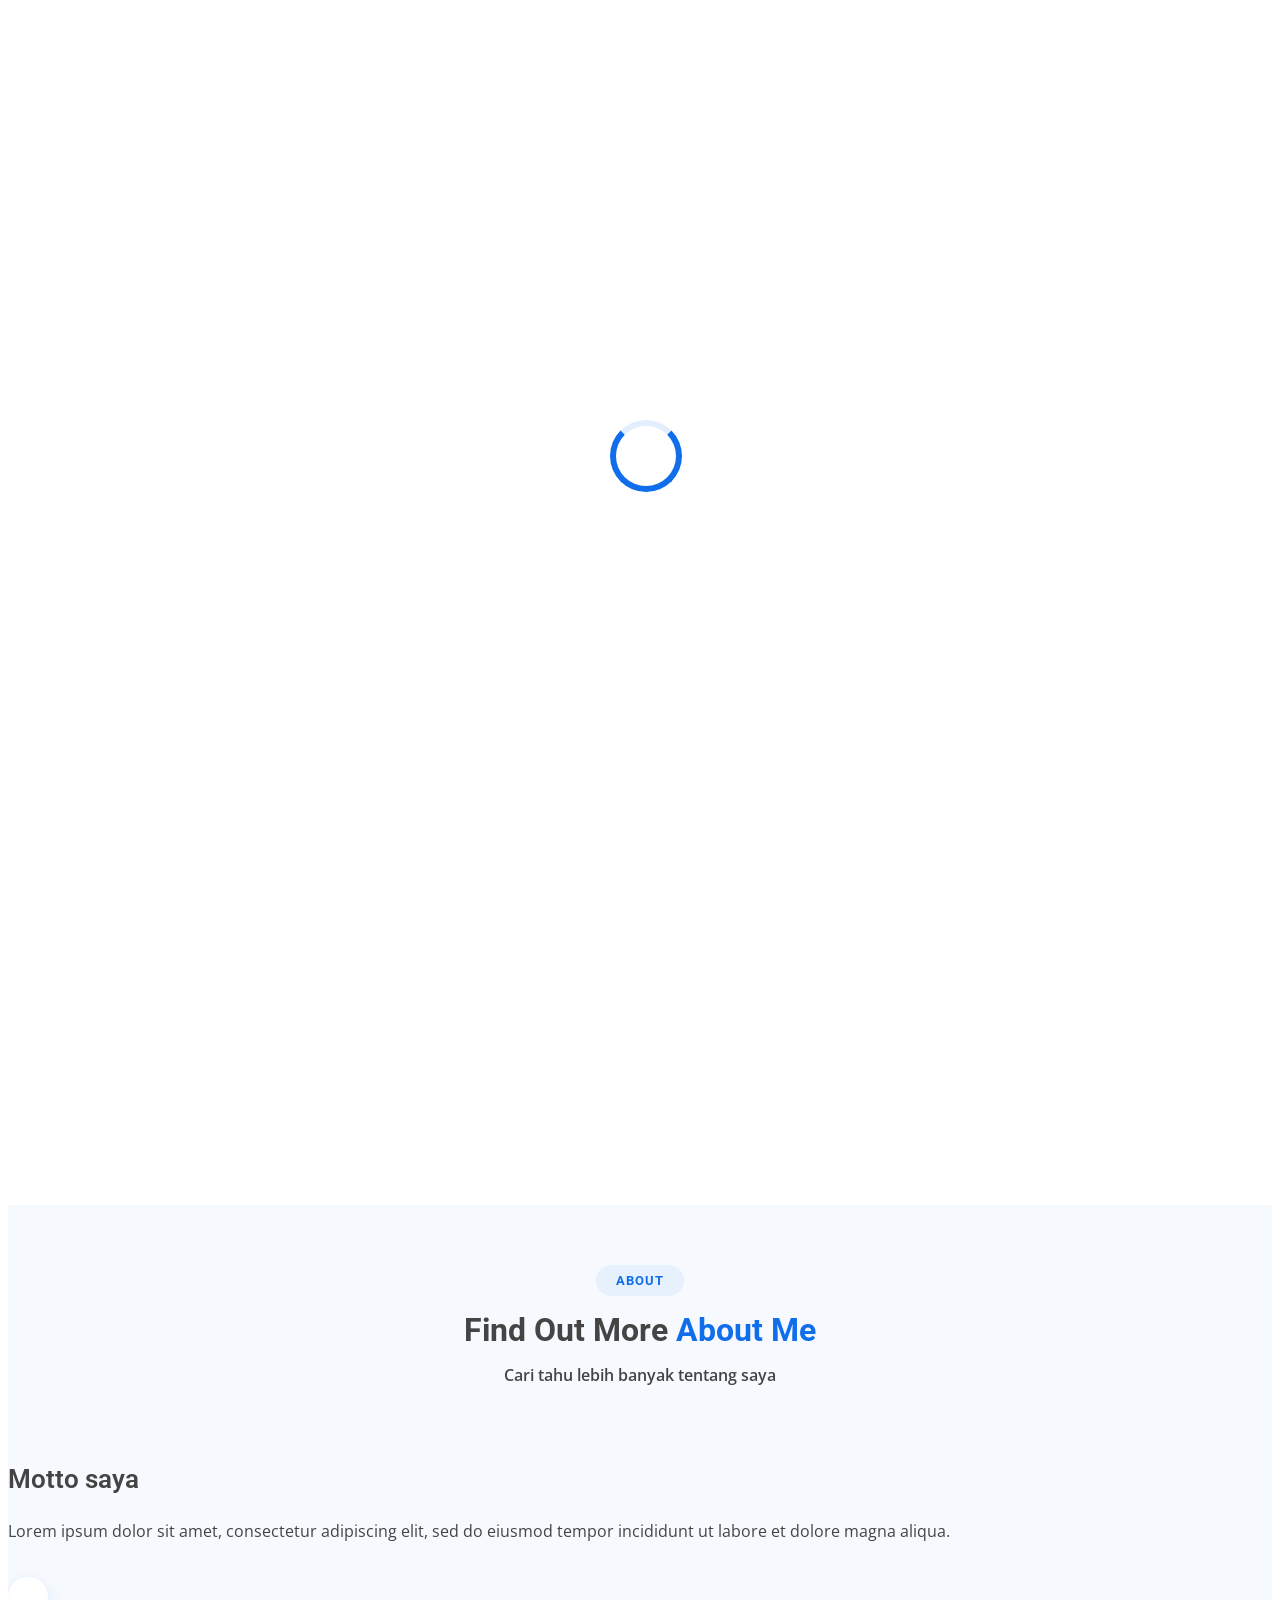
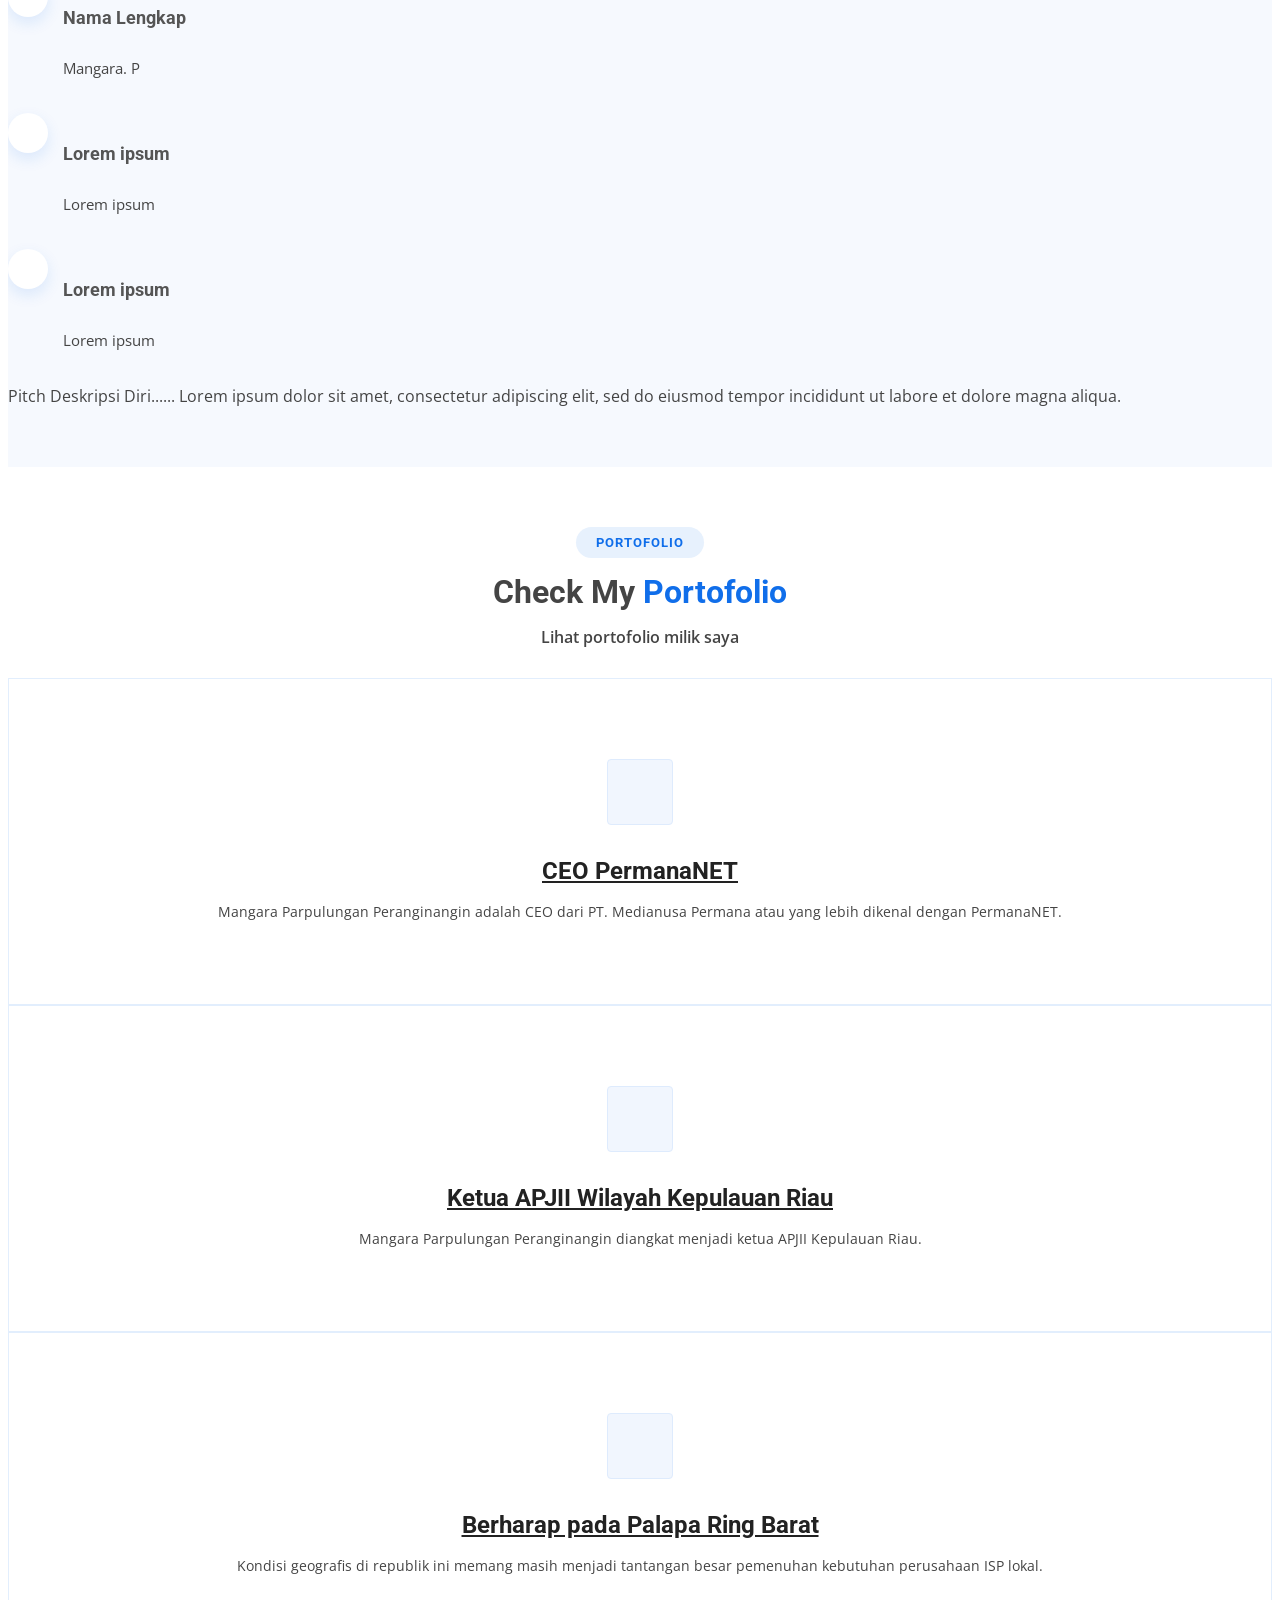
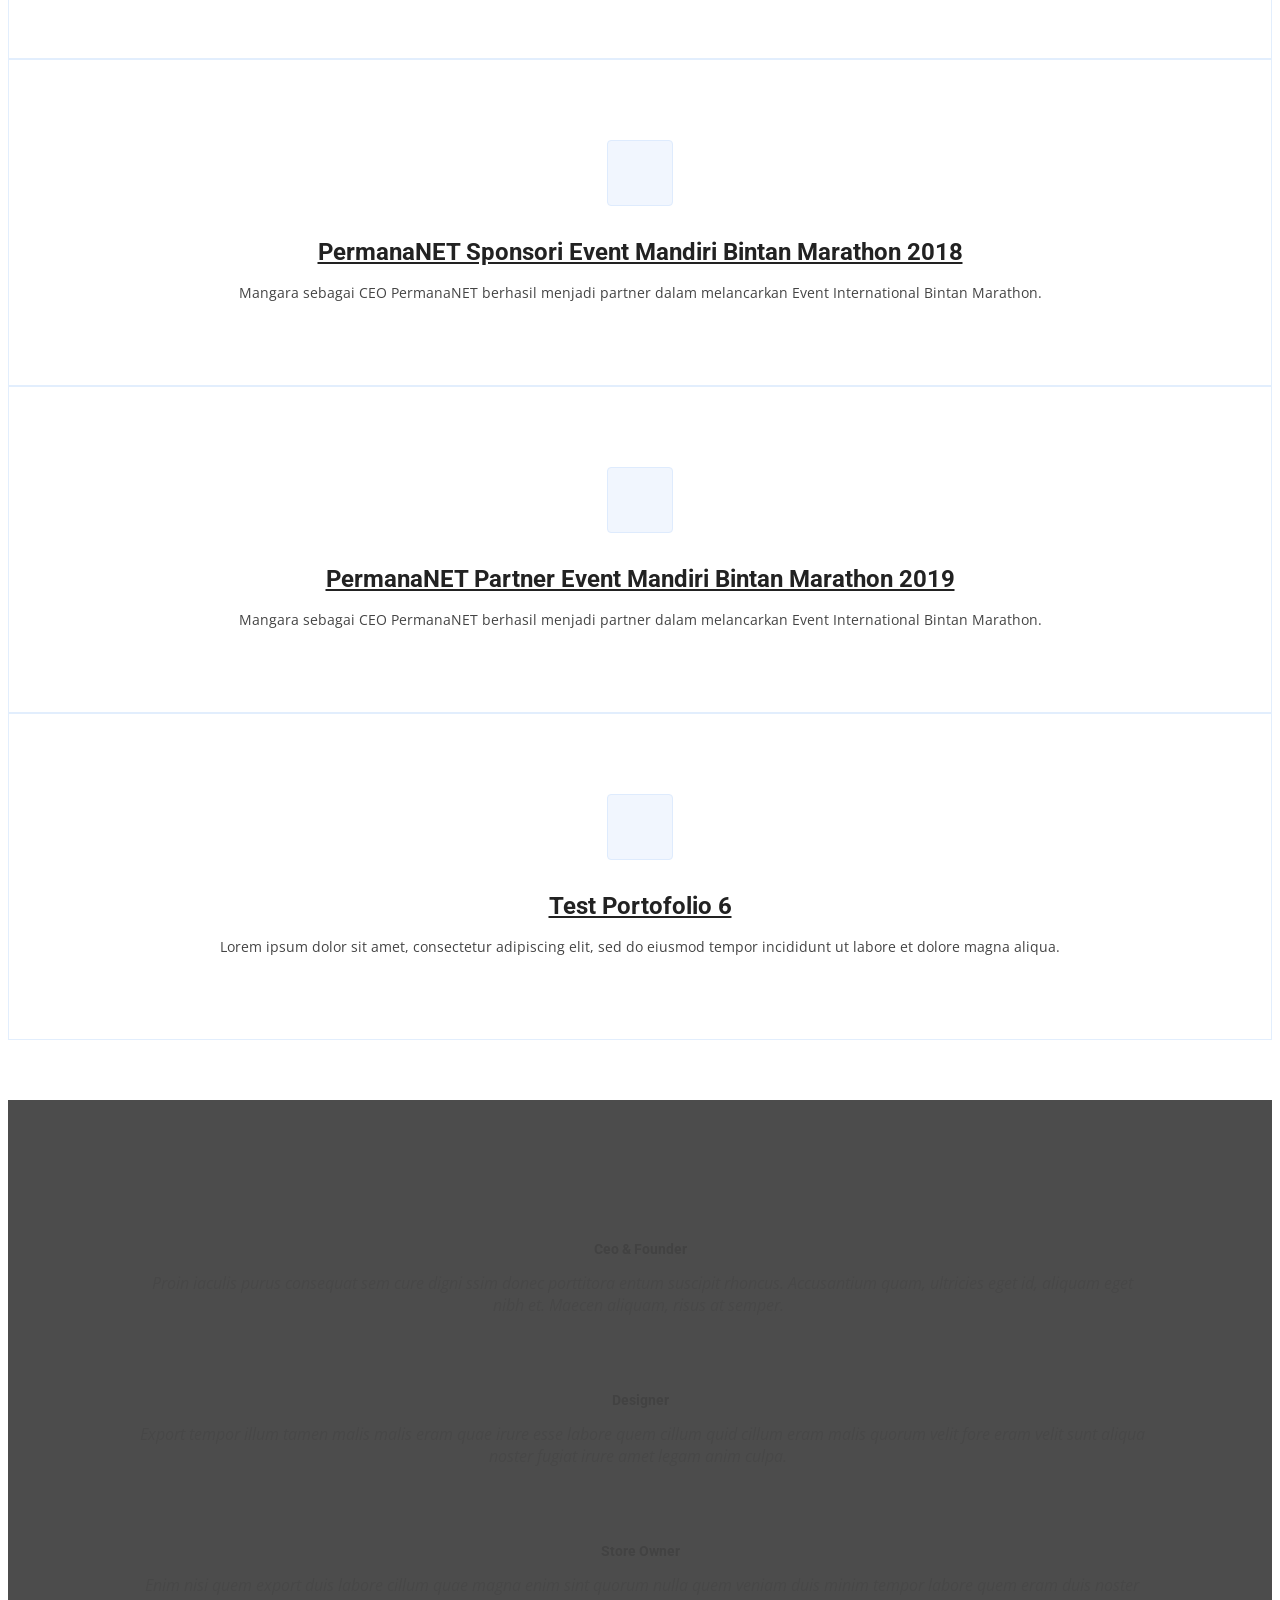
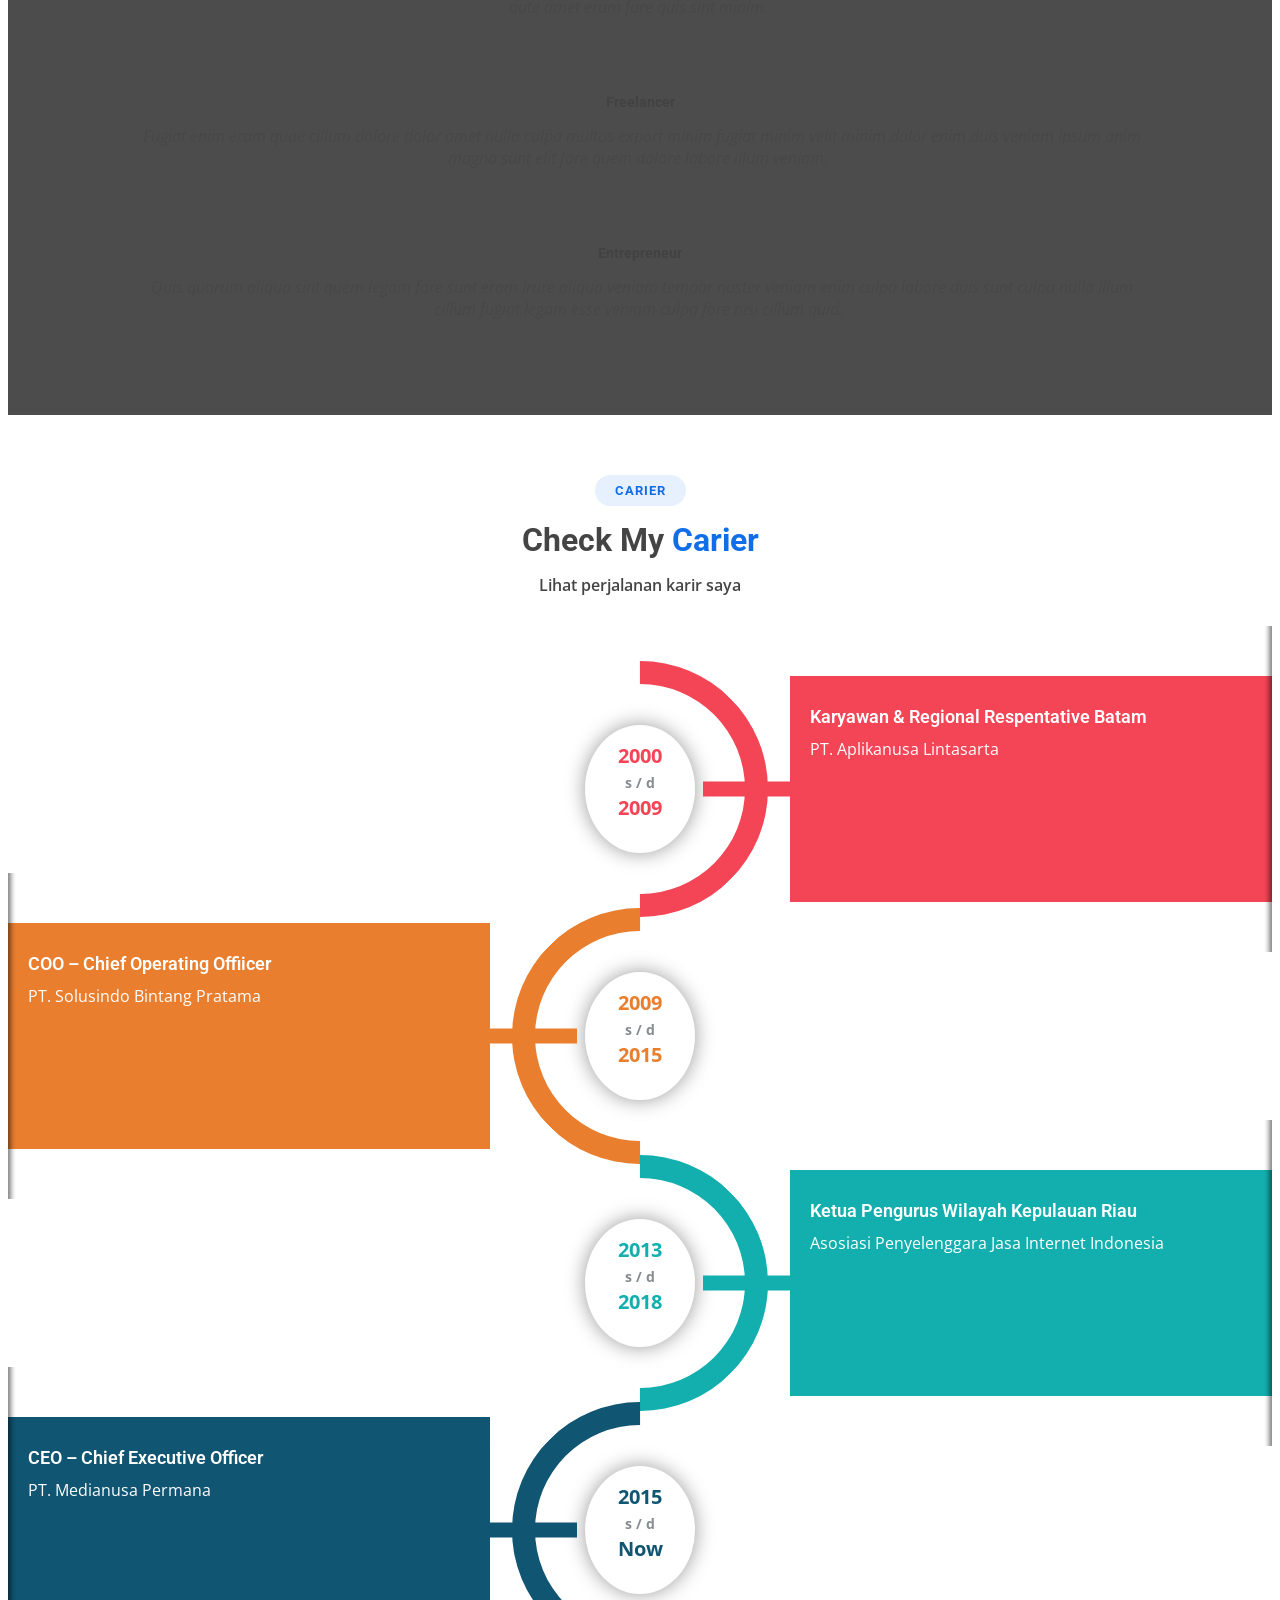
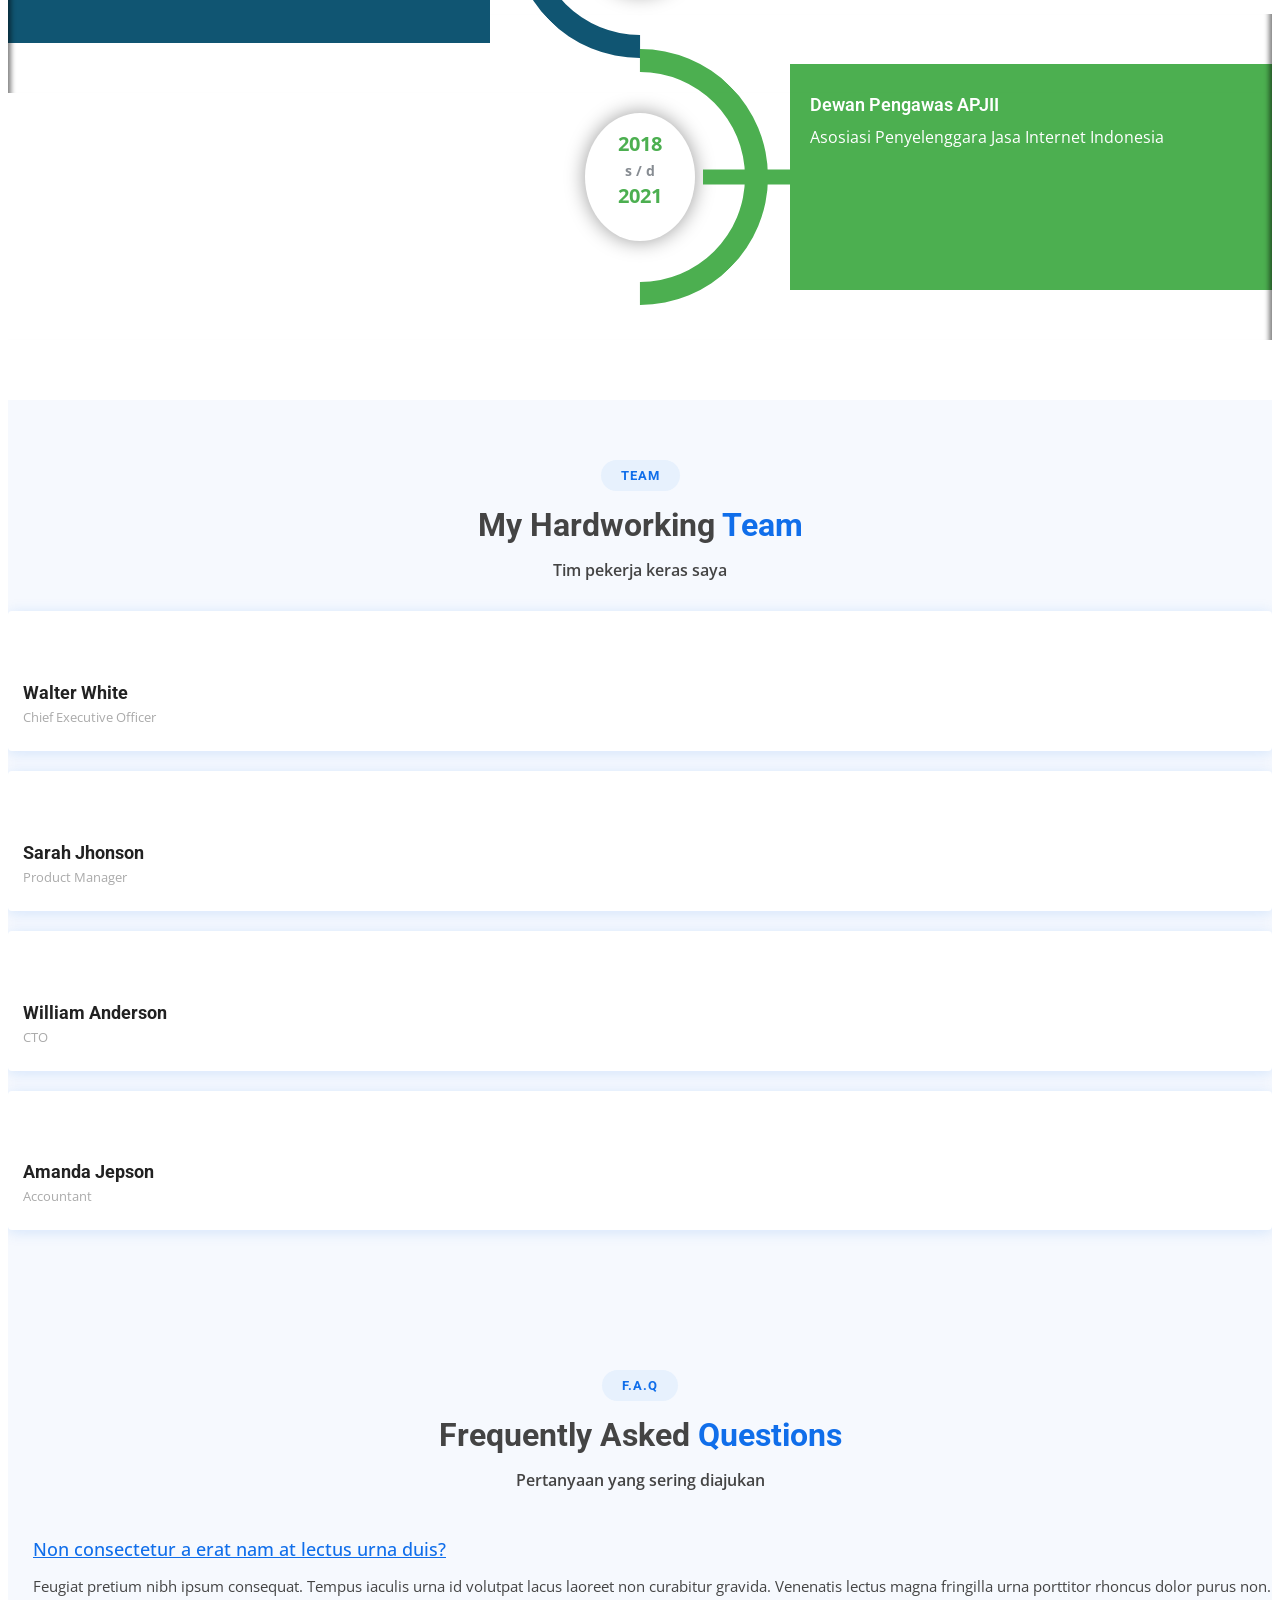
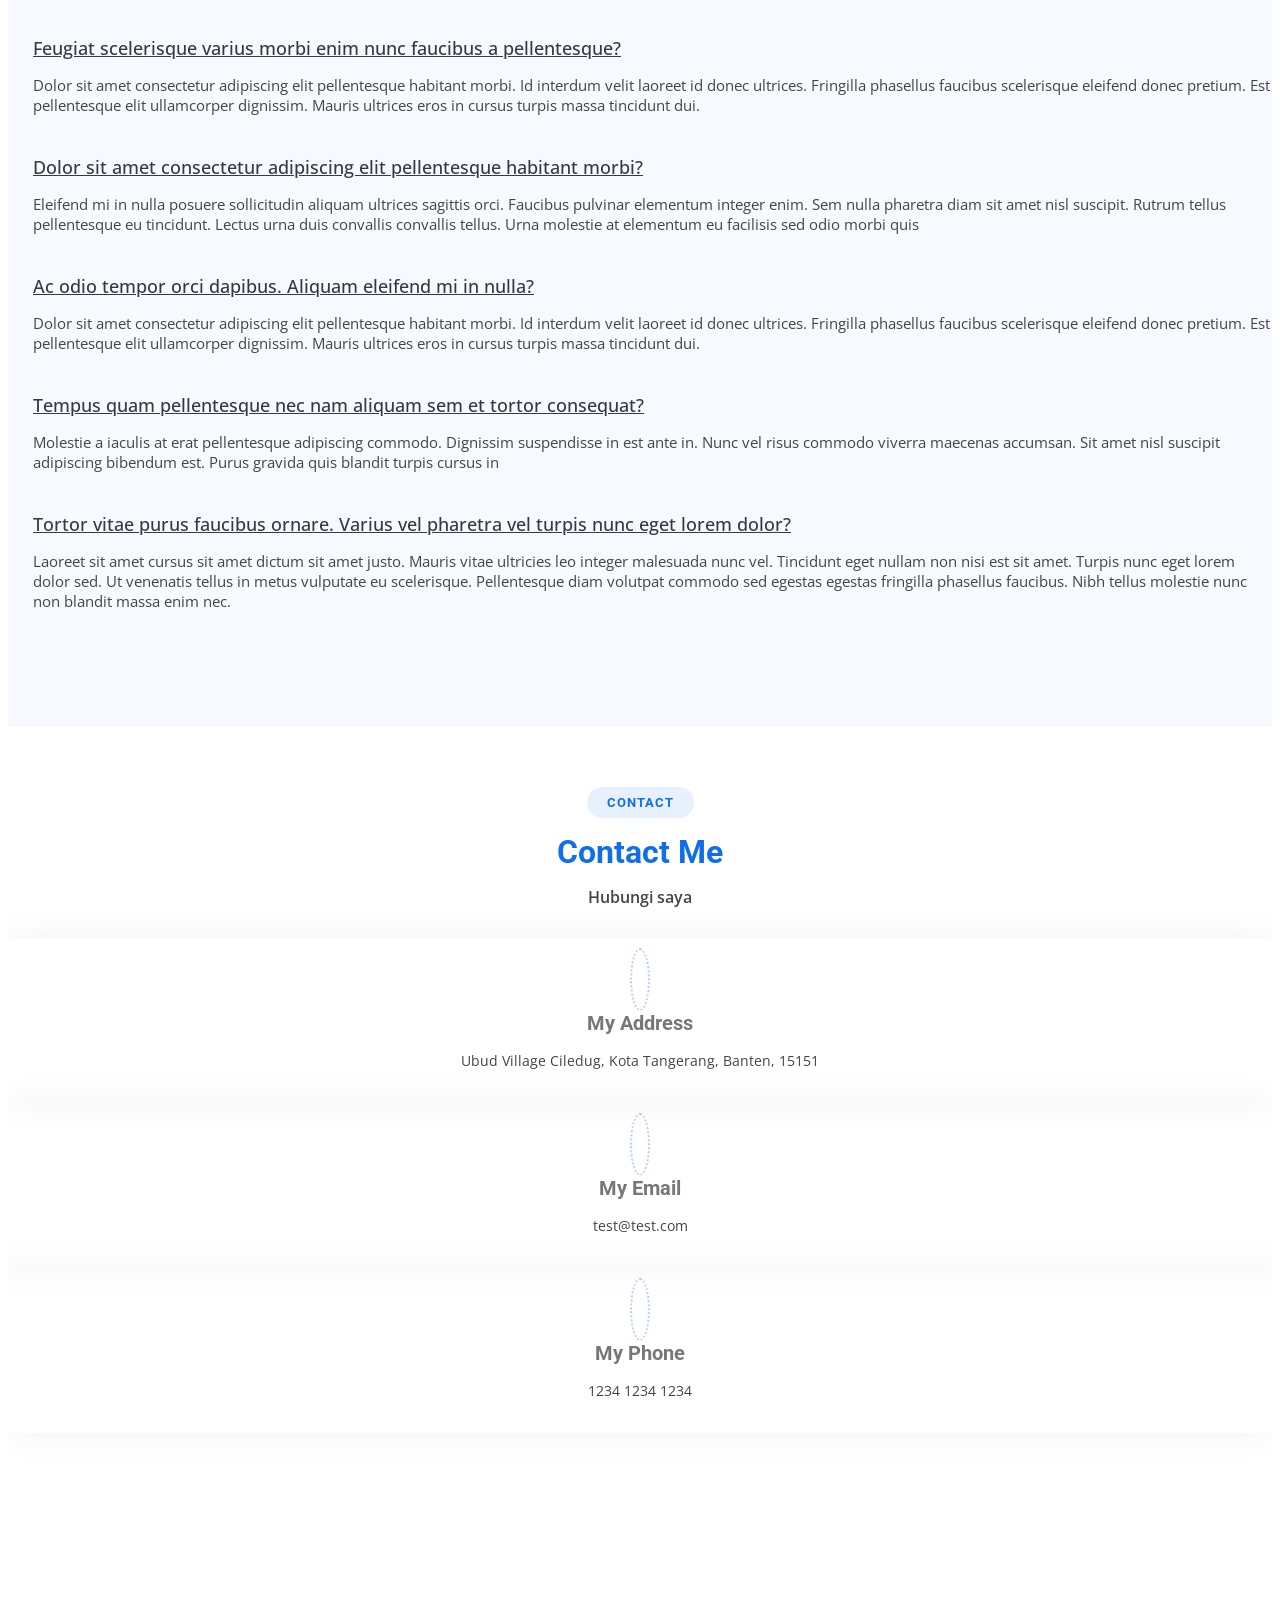
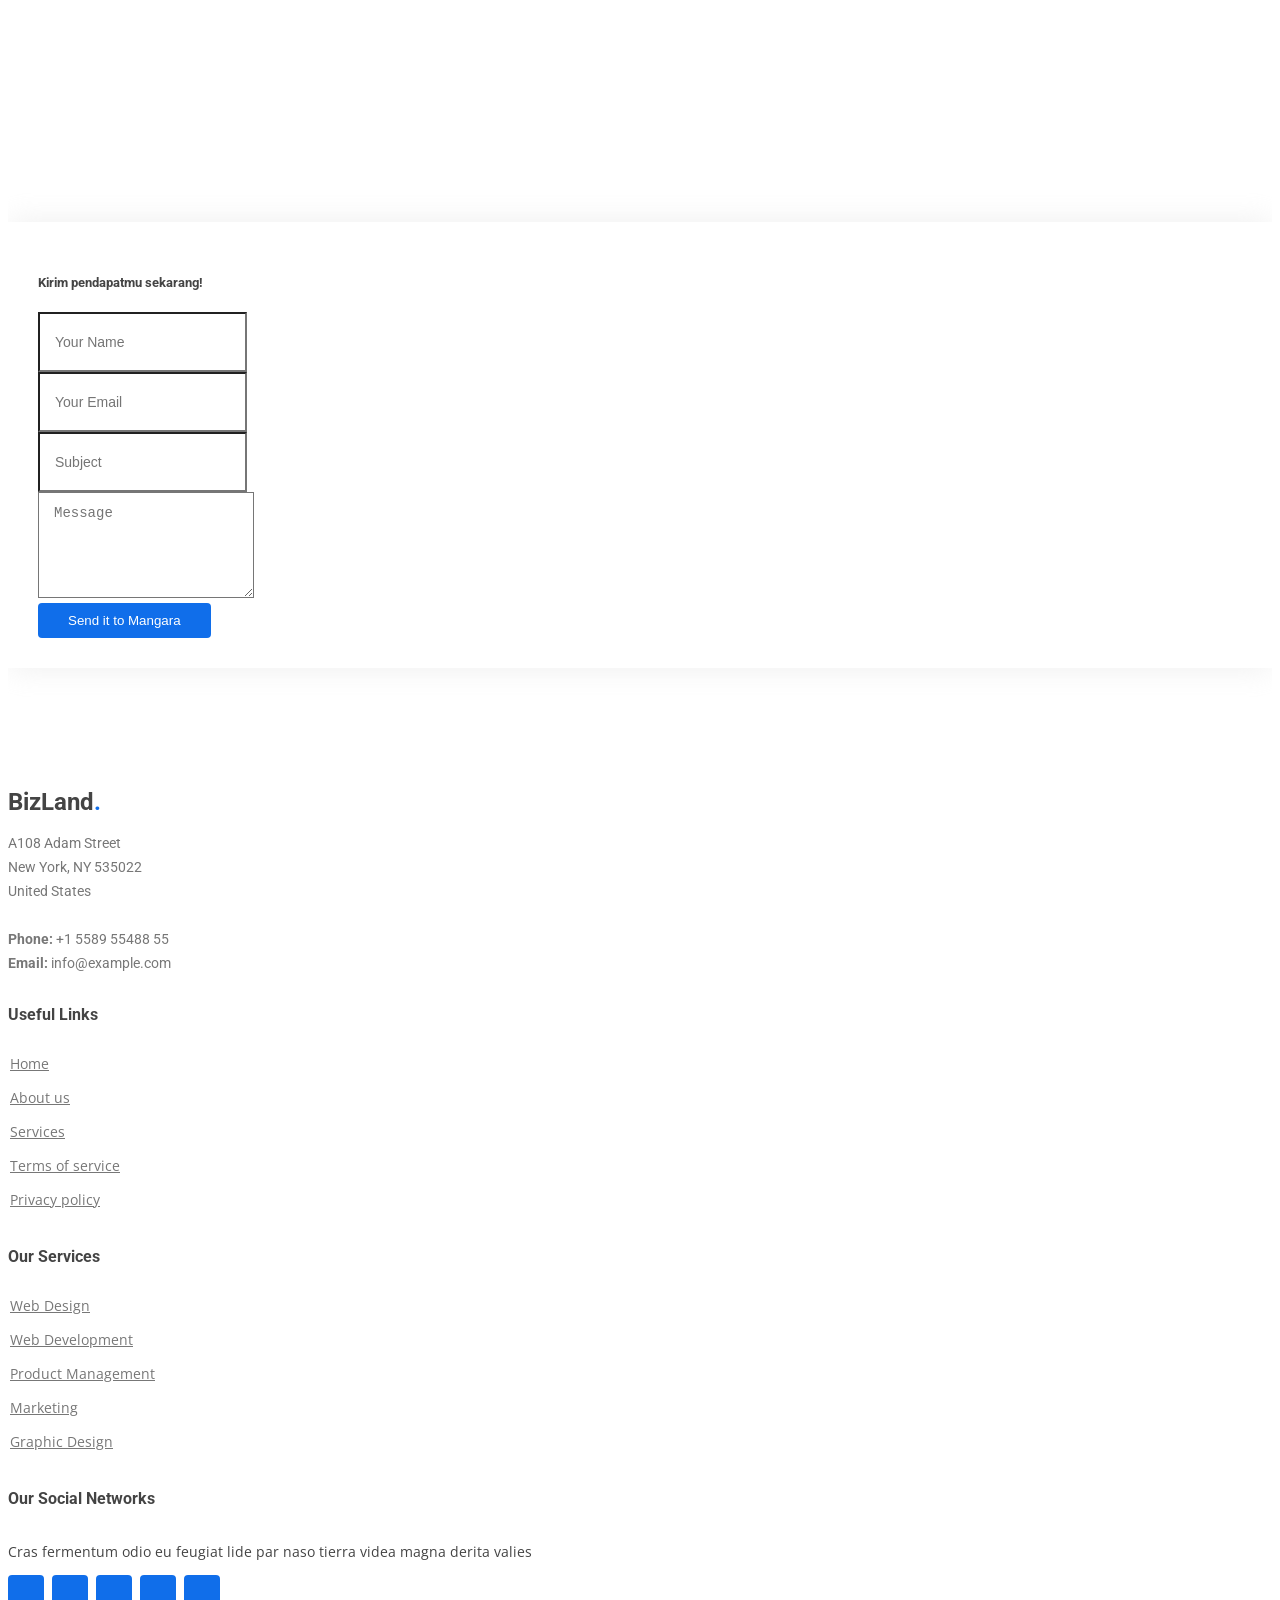
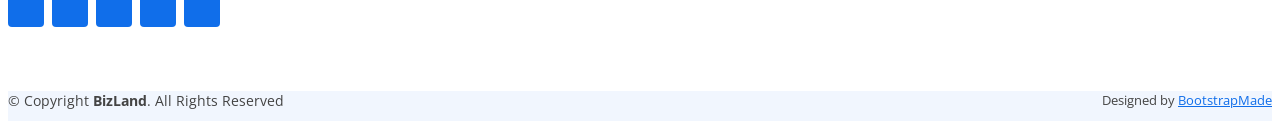
==== index.html @ 14d72b89 "first commit" ====
<!DOCTYPE html>
<html lang="en">

<head>
  <meta charset="utf-8">
  <meta content="width=device-width, initial-scale=1.0" name="viewport">

  <title>Bootstrap Template - Test</title>
  <meta content="" name="description">
  <meta content="" name="keywords">

  <!-- Favicons -->
  <link href="assets/img/favicon.png" rel="icon">
  <link href="assets/img/apple-touch-icon.png" rel="apple-touch-icon">

  <!-- Google Fonts -->
  <link href="https://fonts.googleapis.com/css?family=Open+Sans:300,300i,400,400i,600,600i,700,700i|Roboto:300,300i,400,400i,500,500i,600,600i,700,700i|Poppins:300,300i,400,400i,500,500i,600,600i,700,700i" rel="stylesheet">

  <!-- Vendor CSS Files -->
  <link href="assets/vendor/bootstrap/css/bootstrap.min.css" rel="stylesheet">
  <link href="assets/vendor/icofont/icofont.min.css" rel="stylesheet">
  <link href="assets/vendor/boxicons/css/boxicons.min.css" rel="stylesheet">
  <link href="assets/vendor/owl.carousel/assets/owl.carousel.min.css" rel="stylesheet">
  <link href="assets/vendor/venobox/venobox.css" rel="stylesheet">
  <link href="assets/vendor/aos/aos.css" rel="stylesheet">

  <!-- Template Main CSS File -->
  <link href="assets/css/style.css" rel="stylesheet">

  <!-- =======================================================
  * Template Name: BizLand - v1.2.1
  * Template URL: https://bootstrapmade.com/bizland-bootstrap-business-template/
  * Author: BootstrapMade.com
  * License: https://bootstrapmade.com/license/
  ======================================================== -->
</head>

<body>

  <!-- ======= Top Bar ======= -->
  <div id="topbar" class="d-none d-lg-flex align-items-center fixed-top">
    <div class="container d-flex">
      <div class="contact-info mr-auto">
        <i class="icofont-envelope"></i> <a href="#">test@test.test</a>
        <i class="icofont-phone"></i> 1234 1234 1234
      </div>
      <div class="social-links">
        <a href="#" class="twitter"><i class="icofont-twitter"></i></a>
        <a href="#" class="facebook"><i class="icofont-facebook"></i></a>
        <a href="#" class="instagram"><i class="icofont-instagram"></i></a>
        <a href="#" class="skype"><i class="icofont-skype"></i></a>
        <a href="#" class="linkedin"><i class="icofont-linkedin"></i></i></a>
      </div>
    </div>
  </div>

  <!-- ======= Header ======= -->
  <header id="header" class="fixed-top">
    <div class="container d-flex align-items-center">

      <h1 class="logo mr-auto"><a href="index.html">Mangara. <span>P</span></a></h1>
      <!-- Uncomment below if you prefer to use an image logo -->
      <!-- <a href="index.html" class="logo mr-auto"><img src="assets/img/logo.png" alt=""></a>-->

      <nav class="nav-menu d-none d-lg-block">
        <ul>
          <li class="active"><a href="#hero">Home</a></li>
          <li><a href="#about">About</a></li>
          <li><a href="#portofolio">Portfolio</a></li>
          <li><a href="#carier">Carier</a></li>
          <li><a href="#team">Team</a></li>
          <li><a href="#contact">Contact</a></li>

        </ul>
      </nav><!-- .nav-menu -->

    </div>
  </header><!-- End Header -->

  <!-- ======= Hero Section ======= -->
  <section id="hero" class="d-flex align-items-center">
    <div class="container text-right" data-aos="zoom-out" data-aos-delay="100">
      <h1>Mangara. <span>P</span></h1>
      <h2>Menuju Asosiasi penyelenggara Jasa Internet Indonesia (APJII) 2021</h2>
      <div class="d-flex justify-content-end">
        <a href="#" class="btn-get-started scrollto">VOTING</a>
        <a href="https://www.youtube.com/watch?v=jDDaplaOz7Q" class="venobox btn-watch-video" data-vbtype="video" data-autoplay="true"> Watch Video <i class="icofont-play-alt-2"></i></a>
      </div>
    </div>
  </section><!-- End Hero -->

  <main id="main">

    <!-- ======= Clients Section ======= -->
    <section id="clients" class="clients section-bg my-4" style="background-color: #fff;">
      <div class="container" data-aos="zoom-in">

        <div class="row">
          <div class="col-lg-2 col-md-4 col-6 d-flex align-items-center justify-content-center">
            <img src="assets/img/clients/client-1.png" class="img-fluid" alt="">
          </div>

          <div class="col-lg-2 col-md-4 col-6 d-flex align-items-center justify-content-center">
            <img src="assets/img/clients/client-2.png" class="img-fluid" alt="">
          </div>

          <div class="col-lg-2 col-md-4 col-6 d-flex align-items-center justify-content-center">
            <img src="assets/img/clients/client-3.png" class="img-fluid" alt="">
          </div>

          <div class="col-lg-2 col-md-4 col-6 d-flex align-items-center justify-content-center">
            <img src="assets/img/clients/client-4.png" class="img-fluid" alt="">
          </div>

          <div class="col-lg-2 col-md-4 col-6 d-flex align-items-center justify-content-center">
            <img src="assets/img/clients/client-5.png" class="img-fluid" alt="">
          </div>

          <div class="col-lg-2 col-md-4 col-6 d-flex align-items-center justify-content-center">
            <img src="assets/img/clients/client-6.png" class="img-fluid" alt="">
          </div>

        </div>

      </div>
    </section><!-- End Clients Section -->

    <!-- ======= About Section ======= -->
    <section id="about" class="about section-bg">
      <div class="container" data-aos="fade-up">

        <div class="section-title">
          <h2>About</h2>
          <h3>Find Out More <span>About Me</span></h3>
          <p class="mt-0">Cari tahu lebih banyak tentang saya</p>
        </div>

        <div class="row d-flex align-items-center">
          <div class="col-lg-6" data-aos="zoom-out" data-aos-delay="100">
            <img src="assets/img/about.jpg" class="img-fluid" alt="">
          </div>
          <div class="col-lg-6 pt-4 pt-lg-0 content d-flex flex-column justify-content-center" data-aos="fade-up" data-aos-delay="100">
            <h3>Motto saya</h3>
            <p class="font-italic">
              Lorem ipsum dolor sit amet, consectetur adipiscing elit, sed do eiusmod tempor incididunt ut labore et dolore magna aliqua.
            </p>
            <ul>
              <li class="d-flex align-items-center">
                <i class="bx bx-user"></i>
                <div>
                  <h5>Nama Lengkap</h5>
                  <p>Mangara. P</p>
                </div>
              </li>
              <li class="d-flex align-items-center">
                <i class="bx bx-images"></i>
                <div>
                  <h5>Lorem ipsum</h5>
                  <p>Lorem ipsum</p>
                </div>
              </li>
              <li class="d-flex align-items-center">
                <i class="bx bx-world"></i>
                <div>
                  <h5>Lorem ipsum</h5>
                  <p>Lorem ipsum</p>
                </div>
              </li>
            </ul>
            <p>
              Pitch Deskripsi Diri...... Lorem ipsum dolor sit amet, consectetur adipiscing elit, sed do eiusmod tempor incididunt ut labore et dolore magna aliqua.
            </p>
          </div>
        </div>

      </div>
    </section><!-- End About Section -->

    <!-- ======= Portofolio Section ======= -->
    <section id="portofolio" class="services">
      <div class="container" data-aos="fade-up">

        <div class="section-title">
          <h2>Portofolio</h2>
          <h3>Check My <span>Portofolio</span></h3>
          <p class="mt-0">Lihat portofolio milik saya</p>
        </div>

        <div class="row justify-content-center">
          <div class="col-lg-4 col-md-6 d-flex align-items-stretch" data-aos="zoom-in" data-aos-delay="100">
            <div class="icon-box p-5">
              <div class="icon"><i class="bx bxl-dribbble"></i></div>
              <h4><a href="#">CEO PermanaNET</a></h4>
              <p>Mangara Parpulungan Peranginangin adalah CEO dari PT. Medianusa Permana atau yang lebih dikenal dengan PermanaNET.</p>
            </div>
          </div>

          <div class="col-lg-4 col-md-6 d-flex align-items-stretch mt-4 mt-md-0" data-aos="zoom-in" data-aos-delay="200">
            <div class="icon-box p-5">
              <div class="icon"><i class="bx bx-file"></i></div>
              <h4><a href="#">Ketua APJII Wilayah Kepulauan Riau</a></h4>
              <p>Mangara Parpulungan Peranginangin diangkat menjadi ketua APJII Kepulauan Riau.</p>
            </div>
          </div>

          <div class="col-lg-4 col-md-6 d-flex align-items-stretch mt-4 mt-lg-0" data-aos="zoom-in" data-aos-delay="300">
            <div class="icon-box p-5">
              <div class="icon"><i class="bx bx-tachometer"></i></div>
              <h4><a href="#">Berharap pada Palapa Ring Barat</a></h4>
              <p>Kondisi geografis di republik ini memang masih menjadi tantangan besar pemenuhan kebutuhan perusahaan ISP lokal.</p>
            </div>
          </div>

          <div class="col-lg-4 col-md-6 d-flex align-items-stretch mt-4" data-aos="zoom-in" data-aos-delay="100">
            <div class="icon-box p-5">
              <div class="icon"><i class="bx bx-world"></i></div>
              <h4><a href="#">PermanaNET Sponsori Event Mandiri Bintan Marathon 2018</a></h4>
              <p>Mangara sebagai CEO PermanaNET berhasil menjadi partner dalam melancarkan Event International Bintan Marathon.</p>
            </div>
          </div>

          <div class="col-lg-4 col-md-6 d-flex align-items-stretch mt-4" data-aos="zoom-in" data-aos-delay="200">
            <div class="icon-box p-5">
              <div class="icon"><i class="bx bx-slideshow"></i></div>
              <h4><a href="#">PermanaNET Partner Event Mandiri Bintan Marathon 2019</a></h4>
              <p>Mangara sebagai CEO PermanaNET berhasil menjadi partner dalam melancarkan Event International Bintan Marathon.</p>
            </div>
          </div>

          <div class="col-lg-4 col-md-6 d-flex align-items-stretch mt-4" data-aos="zoom-in" data-aos-delay="200">
           <div class="icon-box p-5">
              <div class="icon"><i class="bx bx-search"></i></div>
              <h4><a href="#">Test Portofolio 6</a></h4>
              <p>Lorem ipsum dolor sit amet, consectetur adipiscing elit, sed do eiusmod tempor incididunt ut labore et dolore magna aliqua.</p>
            </div>
          </div>

        </div>

      </div>
    </section><!-- End Services Section -->

    <!-- ======= Testimonials Section ======= -->
    <section id="testimonials" class="testimonials">
      <div class="container" data-aos="zoom-in">

        <div class="owl-carousel testimonials-carousel">

          <div class="testimonial-item">
            <img src="assets/img/testimonials/testimonials-1.jpg" class="testimonial-img" alt="">
            <h3>Saul Goodman</h3>
            <h4>Ceo &amp; Founder</h4>
            <p>
              <i class="bx bxs-quote-alt-left quote-icon-left"></i>
              Proin iaculis purus consequat sem cure digni ssim donec porttitora entum suscipit rhoncus. Accusantium quam, ultricies eget id, aliquam eget nibh et. Maecen aliquam, risus at semper.
              <i class="bx bxs-quote-alt-right quote-icon-right"></i>
            </p>
          </div>

          <div class="testimonial-item">
            <img src="assets/img/testimonials/testimonials-2.jpg" class="testimonial-img" alt="">
            <h3>Sara Wilsson</h3>
            <h4>Designer</h4>
            <p>
              <i class="bx bxs-quote-alt-left quote-icon-left"></i>
              Export tempor illum tamen malis malis eram quae irure esse labore quem cillum quid cillum eram malis quorum velit fore eram velit sunt aliqua noster fugiat irure amet legam anim culpa.
              <i class="bx bxs-quote-alt-right quote-icon-right"></i>
            </p>
          </div>

          <div class="testimonial-item">
            <img src="assets/img/testimonials/testimonials-3.jpg" class="testimonial-img" alt="">
            <h3>Jena Karlis</h3>
            <h4>Store Owner</h4>
            <p>
              <i class="bx bxs-quote-alt-left quote-icon-left"></i>
              Enim nisi quem export duis labore cillum quae magna enim sint quorum nulla quem veniam duis minim tempor labore quem eram duis noster aute amet eram fore quis sint minim.
              <i class="bx bxs-quote-alt-right quote-icon-right"></i>
            </p>
          </div>

          <div class="testimonial-item">
            <img src="assets/img/testimonials/testimonials-4.jpg" class="testimonial-img" alt="">
            <h3>Matt Brandon</h3>
            <h4>Freelancer</h4>
            <p>
              <i class="bx bxs-quote-alt-left quote-icon-left"></i>
              Fugiat enim eram quae cillum dolore dolor amet nulla culpa multos export minim fugiat minim velit minim dolor enim duis veniam ipsum anim magna sunt elit fore quem dolore labore illum veniam.
              <i class="bx bxs-quote-alt-right quote-icon-right"></i>
            </p>
          </div>

          <div class="testimonial-item">
            <img src="assets/img/testimonials/testimonials-5.jpg" class="testimonial-img" alt="">
            <h3>John Larson</h3>
            <h4>Entrepreneur</h4>
            <p>
              <i class="bx bxs-quote-alt-left quote-icon-left"></i>
              Quis quorum aliqua sint quem legam fore sunt eram irure aliqua veniam tempor noster veniam enim culpa labore duis sunt culpa nulla illum cillum fugiat legam esse veniam culpa fore nisi cillum quid.
              <i class="bx bxs-quote-alt-right quote-icon-right"></i>
            </p>
          </div>

        </div>

      </div>
    </section><!-- End Testimonials Section -->

    <!-- ======= Carier Section ======= -->
    <section id="carier">
      <div class="container" data-aos="fade-up">

        <div class="section-title">
          <h2>Carier</h2>
          <h3>Check My <span>Carier</span></h3>
          <p class="mt-0">Lihat perjalanan karir saya</p>
        </div>

		<div class="custom-vertical-timeline">
			<div class="timeline">
				<div class="timeline-icon"><span class="year">2000<br><span class="separator">s / d</span><br>2009</span></div>
				<div class="timeline-content d-flex align-items-center">
					<div>
						<h4 class="title">Karyawan & Regional Respentative Batam</h4>
						<p class="description">
							PT. Aplikanusa Lintasarta
						</p>
					</div>
				</div>
			</div>
			<div class="timeline">
				<div class="timeline-icon"><span class="year">2009<br><span class="separator">s / d</span><br>2015</span></div>
				<div class="timeline-content d-flex align-items-center">
					<div>
						<h4 class="title">COO – Chief Operating Offiicer</h4>
						<p class="description">
							PT. Solusindo Bintang Pratama
						</p>
					</div>
				</div>
			</div>
			<div class="timeline">
				<div class="timeline-icon"><span class="year">2013<br><span class="separator">s / d</span><br>2018</span></div>
				<div class="timeline-content d-flex align-items-center">
					<div>
						<h4 class="title">Ketua Pengurus Wilayah Kepulauan Riau</h4>
						<p class="description">
							Asosiasi Penyelenggara Jasa Internet Indonesia
						</p>
					</div>
				</div>
			</div>
			<div class="timeline">
				<div class="timeline-icon"><span class="year">2015<br><span class="separator">s / d</span><br>Now</span></div>
				<div class="timeline-content d-flex align-items-center">
					<div>
						<h4 class="title">CEO – Chief Executive Officer</h4>
						<p class="description">
							PT. Medianusa Permana
						</p>
					</div>
				</div>
			</div>
			<div class="timeline">
				<div class="timeline-icon"><span class="year">2018<br><span class="separator">s / d</span><br>2021</span></div>
				<div class="timeline-content d-flex align-items-center">
					<div>
						<h4 class="title">Dewan Pengawas APJII</h4>
						<p class="description">
							Asosiasi Penyelenggara Jasa Internet Indonesia
						</p>
					</div>
				</div>
			</div>
		</div>
		
      </div>
    </section><!-- End Portfolio Section -->

    <!-- ======= Team Section ======= -->
    <section id="team" class="team section-bg">
      <div class="container" data-aos="fade-up">

        <div class="section-title">
          <h2>Team</h2>
          <h3>My Hardworking <span>Team</span></h3>
          <p class="mt-0">Tim pekerja keras saya</p>
        </div>

        <div class="row">

          <div class="col-lg-3 col-md-6 d-flex align-items-stretch" data-aos="fade-up" data-aos-delay="100">
            <div class="member">
              <div class="member-img">
                <img src="assets/img/team/team-1.jpg" class="img-fluid" alt="">
                <div class="social">
                  <a href=""><i class="icofont-twitter"></i></a>
                  <a href=""><i class="icofont-facebook"></i></a>
                  <a href=""><i class="icofont-instagram"></i></a>
                  <a href=""><i class="icofont-linkedin"></i></a>
                </div>
              </div>
              <div class="member-info">
                <h4>Walter White</h4>
                <span>Chief Executive Officer</span>
              </div>
            </div>
          </div>

          <div class="col-lg-3 col-md-6 d-flex align-items-stretch" data-aos="fade-up" data-aos-delay="200">
            <div class="member">
              <div class="member-img">
                <img src="assets/img/team/team-2.jpg" class="img-fluid" alt="">
                <div class="social">
                  <a href=""><i class="icofont-twitter"></i></a>
                  <a href=""><i class="icofont-facebook"></i></a>
                  <a href=""><i class="icofont-instagram"></i></a>
                  <a href=""><i class="icofont-linkedin"></i></a>
                </div>
              </div>
              <div class="member-info">
                <h4>Sarah Jhonson</h4>
                <span>Product Manager</span>
              </div>
            </div>
          </div>

          <div class="col-lg-3 col-md-6 d-flex align-items-stretch" data-aos="fade-up" data-aos-delay="300">
            <div class="member">
              <div class="member-img">
                <img src="assets/img/team/team-3.jpg" class="img-fluid" alt="">
                <div class="social">
                  <a href=""><i class="icofont-twitter"></i></a>
                  <a href=""><i class="icofont-facebook"></i></a>
                  <a href=""><i class="icofont-instagram"></i></a>
                  <a href=""><i class="icofont-linkedin"></i></a>
                </div>
              </div>
              <div class="member-info">
                <h4>William Anderson</h4>
                <span>CTO</span>
              </div>
            </div>
          </div>

          <div class="col-lg-3 col-md-6 d-flex align-items-stretch" data-aos="fade-up" data-aos-delay="400">
            <div class="member">
              <div class="member-img">
                <img src="assets/img/team/team-4.jpg" class="img-fluid" alt="">
                <div class="social">
                  <a href=""><i class="icofont-twitter"></i></a>
                  <a href=""><i class="icofont-facebook"></i></a>
                  <a href=""><i class="icofont-instagram"></i></a>
                  <a href=""><i class="icofont-linkedin"></i></a>
                </div>
              </div>
              <div class="member-info">
                <h4>Amanda Jepson</h4>
                <span>Accountant</span>
              </div>
            </div>
          </div>

        </div>

      </div>
    </section><!-- End Team Section -->

    <!-- ======= Frequently Asked Questions Section ======= -->
    <section id="faq" class="faq section-bg">
      <div class="container" data-aos="fade-up">

        <div class="section-title">
          <h2>F.A.Q</h2>
          <h3>Frequently Asked <span>Questions</span></h3>
          <p class="mt-0">Pertanyaan yang sering diajukan</p>
        </div>

        <ul class="faq-list" data-aos="fade-up" data-aos-delay="100">

          <li>
            <a data-toggle="collapse" class="" href="#faq1">Non consectetur a erat nam at lectus urna duis? <i class="icofont-simple-up"></i></a>
            <div id="faq1" class="collapse show" data-parent=".faq-list">
              <p>
                Feugiat pretium nibh ipsum consequat. Tempus iaculis urna id volutpat lacus laoreet non curabitur gravida. Venenatis lectus magna fringilla urna porttitor rhoncus dolor purus non.
              </p>
            </div>
          </li>

          <li>
            <a data-toggle="collapse" href="#faq2" class="collapsed">Feugiat scelerisque varius morbi enim nunc faucibus a pellentesque? <i class="icofont-simple-up"></i></a>
            <div id="faq2" class="collapse" data-parent=".faq-list">
              <p>
                Dolor sit amet consectetur adipiscing elit pellentesque habitant morbi. Id interdum velit laoreet id donec ultrices. Fringilla phasellus faucibus scelerisque eleifend donec pretium. Est pellentesque elit ullamcorper dignissim. Mauris ultrices eros in cursus turpis massa tincidunt dui.
              </p>
            </div>
          </li>

          <li>
            <a data-toggle="collapse" href="#faq3" class="collapsed">Dolor sit amet consectetur adipiscing elit pellentesque habitant morbi? <i class="icofont-simple-up"></i></a>
            <div id="faq3" class="collapse" data-parent=".faq-list">
              <p>
                Eleifend mi in nulla posuere sollicitudin aliquam ultrices sagittis orci. Faucibus pulvinar elementum integer enim. Sem nulla pharetra diam sit amet nisl suscipit. Rutrum tellus pellentesque eu tincidunt. Lectus urna duis convallis convallis tellus. Urna molestie at elementum eu facilisis sed odio morbi quis
              </p>
            </div>
          </li>

          <li>
            <a data-toggle="collapse" href="#faq4" class="collapsed">Ac odio tempor orci dapibus. Aliquam eleifend mi in nulla? <i class="icofont-simple-up"></i></a>
            <div id="faq4" class="collapse" data-parent=".faq-list">
              <p>
                Dolor sit amet consectetur adipiscing elit pellentesque habitant morbi. Id interdum velit laoreet id donec ultrices. Fringilla phasellus faucibus scelerisque eleifend donec pretium. Est pellentesque elit ullamcorper dignissim. Mauris ultrices eros in cursus turpis massa tincidunt dui.
              </p>
            </div>
          </li>

          <li>
            <a data-toggle="collapse" href="#faq5" class="collapsed">Tempus quam pellentesque nec nam aliquam sem et tortor consequat? <i class="icofont-simple-up"></i></a>
            <div id="faq5" class="collapse" data-parent=".faq-list">
              <p>
                Molestie a iaculis at erat pellentesque adipiscing commodo. Dignissim suspendisse in est ante in. Nunc vel risus commodo viverra maecenas accumsan. Sit amet nisl suscipit adipiscing bibendum est. Purus gravida quis blandit turpis cursus in
              </p>
            </div>
          </li>

          <li>
            <a data-toggle="collapse" href="#faq6" class="collapsed">Tortor vitae purus faucibus ornare. Varius vel pharetra vel turpis nunc eget lorem dolor? <i class="icofont-simple-up"></i></a>
            <div id="faq6" class="collapse" data-parent=".faq-list">
              <p>
                Laoreet sit amet cursus sit amet dictum sit amet justo. Mauris vitae ultricies leo integer malesuada nunc vel. Tincidunt eget nullam non nisi est sit amet. Turpis nunc eget lorem dolor sed. Ut venenatis tellus in metus vulputate eu scelerisque. Pellentesque diam volutpat commodo sed egestas egestas fringilla phasellus faucibus. Nibh tellus molestie nunc non blandit massa enim nec.
              </p>
            </div>
          </li>

        </ul>

      </div>
    </section><!-- End Frequently Asked Questions Section -->

    <!-- ======= Contact Section ======= -->
    <section id="contact" class="contact">
      <div class="container" data-aos="fade-up">

        <div class="section-title">
          <h2>Contact</h2>
          <h3><span>Contact Me</span></h3>
          <p class="mt-0">Hubungi saya</p>
        </div>

        <div class="row" data-aos="fade-up" data-aos-delay="100">
          <div class="col-lg-6">
            <div class="info-box mb-4">
              <i class="bx bx-map"></i>
              <h3>My Address</h3>
              <p>Ubud Village Ciledug, Kota Tangerang, Banten, 15151</p>
            </div>
          </div>

          <div class="col-lg-3 col-md-6">
            <div class="info-box  mb-4">
              <i class="bx bx-envelope"></i>
              <h3>My Email</h3>
              <p>test@test.com</p>
            </div>
          </div>

          <div class="col-lg-3 col-md-6">
            <div class="info-box  mb-4">
              <i class="bx bx-phone-call"></i>
              <h3>My Phone</h3>
              <p>1234 1234 1234</p>
            </div>
          </div>

        </div>

        <div class="row" data-aos="fade-up" data-aos-delay="100">

          <div class="col-lg-6 ">
            <iframe class="mb-4 mb-lg-0" src="https://maps.google.com/maps?width=100%25&amp;height=600&amp;hl=en&amp;q=Ubud%20Village,%20ciledug+(Ubud%20Village)&amp;t=&amp;z=17&amp;ie=UTF8&amp;iwloc=B&amp;output=embed" frameborder="0" style="border:0; width: 100%; height: 384px;" allowfullscreen></iframe>
          </div>

          <div class="col-lg-6">
            <form action="forms/contact.php" method="post" role="form" class="php-email-form">
				<h5 class="text-center mb-4">Kirim pendapatmu sekarang!</h5>
              <div class="form-row">
                <div class="col form-group">
                  <input type="text" name="name" class="form-control" id="name" placeholder="Your Name" data-rule="minlen:4" data-msg="Please enter at least 4 chars" />
                  <div class="validate"></div>
                </div>
                <div class="col form-group">
                  <input type="email" class="form-control" name="email" id="email" placeholder="Your Email" data-rule="email" data-msg="Please enter a valid email" />
                  <div class="validate"></div>
                </div>
              </div>
              <div class="form-group">
                <input type="text" class="form-control" name="subject" id="subject" placeholder="Subject" data-rule="minlen:4" data-msg="Please enter at least 8 chars of subject" />
                <div class="validate"></div>
              </div>
              <div class="form-group">
                <textarea class="form-control" name="message" rows="5" data-rule="required" data-msg="Please write something for us" placeholder="Message"></textarea>
                <div class="validate"></div>
              </div>
              <div class="mb-3">
                <div class="loading">Loading</div>
                <div class="error-message"></div>
                <div class="sent-message">Your message has been sent. Thank you!</div>
              </div>
              <div class="text-center"><button type="submit">Send it to Mangara</button></div>
            </form>
          </div>

        </div>

      </div>
    </section><!-- End Contact Section -->

  </main><!-- End #main -->

  <!-- ======= Footer ======= -->
  <footer id="footer">
    <div class="footer-top">
      <div class="container">
        <div class="row">

          <div class="col-lg-3 col-md-6 footer-contact">
            <h3>BizLand<span>.</span></h3>
            <p>
              A108 Adam Street <br>
              New York, NY 535022<br>
              United States <br><br>
              <strong>Phone:</strong> +1 5589 55488 55<br>
              <strong>Email:</strong> info@example.com<br>
            </p>
          </div>

          <div class="col-lg-3 col-md-6 footer-links">
            <h4>Useful Links</h4>
            <ul>
              <li><i class="bx bx-chevron-right"></i> <a href="#">Home</a></li>
              <li><i class="bx bx-chevron-right"></i> <a href="#">About us</a></li>
              <li><i class="bx bx-chevron-right"></i> <a href="#">Services</a></li>
              <li><i class="bx bx-chevron-right"></i> <a href="#">Terms of service</a></li>
              <li><i class="bx bx-chevron-right"></i> <a href="#">Privacy policy</a></li>
            </ul>
          </div>

          <div class="col-lg-3 col-md-6 footer-links">
            <h4>Our Services</h4>
            <ul>
              <li><i class="bx bx-chevron-right"></i> <a href="#">Web Design</a></li>
              <li><i class="bx bx-chevron-right"></i> <a href="#">Web Development</a></li>
              <li><i class="bx bx-chevron-right"></i> <a href="#">Product Management</a></li>
              <li><i class="bx bx-chevron-right"></i> <a href="#">Marketing</a></li>
              <li><i class="bx bx-chevron-right"></i> <a href="#">Graphic Design</a></li>
            </ul>
          </div>

          <div class="col-lg-3 col-md-6 footer-links">
            <h4>Our Social Networks</h4>
            <p>Cras fermentum odio eu feugiat lide par naso tierra videa magna derita valies</p>
            <div class="social-links mt-3">
              <a href="#" class="twitter"><i class="bx bxl-twitter"></i></a>
              <a href="#" class="facebook"><i class="bx bxl-facebook"></i></a>
              <a href="#" class="instagram"><i class="bx bxl-instagram"></i></a>
              <a href="#" class="google-plus"><i class="bx bxl-skype"></i></a>
              <a href="#" class="linkedin"><i class="bx bxl-linkedin"></i></a>
            </div>
          </div>

        </div>
      </div>
    </div>

    <div class="container py-4">
      <div class="copyright">
        &copy; Copyright <strong><span>BizLand</span></strong>. All Rights Reserved
      </div>
      <div class="credits">
        <!-- All the links in the footer should remain intact. -->
        <!-- You can delete the links only if you purchased the pro version. -->
        <!-- Licensing information: https://bootstrapmade.com/license/ -->
        <!-- Purchase the pro version with working PHP/AJAX contact form: https://bootstrapmade.com/bizland-bootstrap-business-template/ -->
        Designed by <a href="https://bootstrapmade.com/">BootstrapMade</a>
      </div>
    </div>
  </footer><!-- End Footer -->

  <div id="preloader"></div>
  <a href="#" class="back-to-top"><i class="icofont-simple-up"></i></a>

  <!-- Vendor JS Files -->
  <script src="assets/vendor/jquery/jquery.min.js"></script>
  <script src="assets/vendor/bootstrap/js/bootstrap.bundle.min.js"></script>
  <script src="assets/vendor/jquery.easing/jquery.easing.min.js"></script>
  <script src="assets/vendor/php-email-form/validate.js"></script>
  <script src="assets/vendor/waypoints/jquery.waypoints.min.js"></script>
  <script src="assets/vendor/counterup/counterup.min.js"></script>
  <script src="assets/vendor/owl.carousel/owl.carousel.min.js"></script>
  <script src="assets/vendor/isotope-layout/isotope.pkgd.min.js"></script>
  <script src="assets/vendor/venobox/venobox.min.js"></script>
  <script src="assets/vendor/aos/aos.js"></script>

  <!-- Template Main JS File -->
  <script src="assets/js/main.js"></script>

</body>

</html>
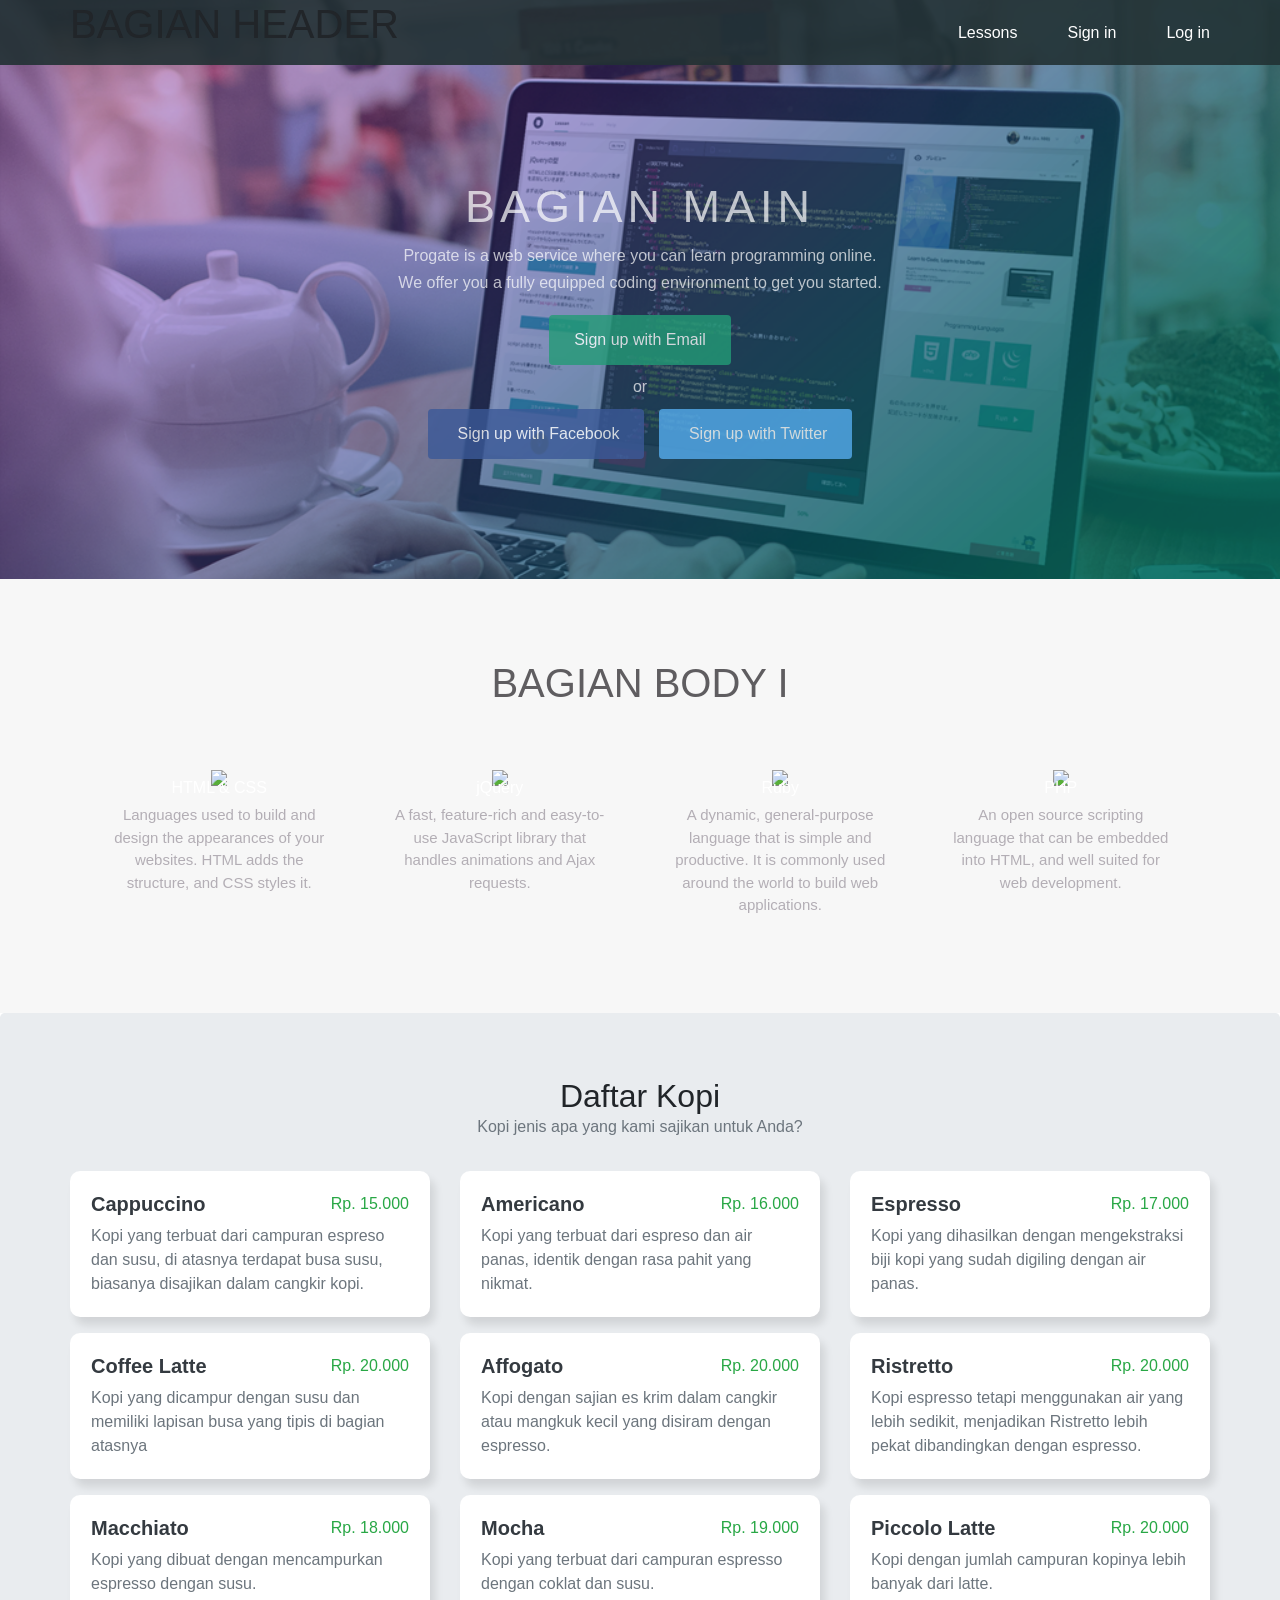
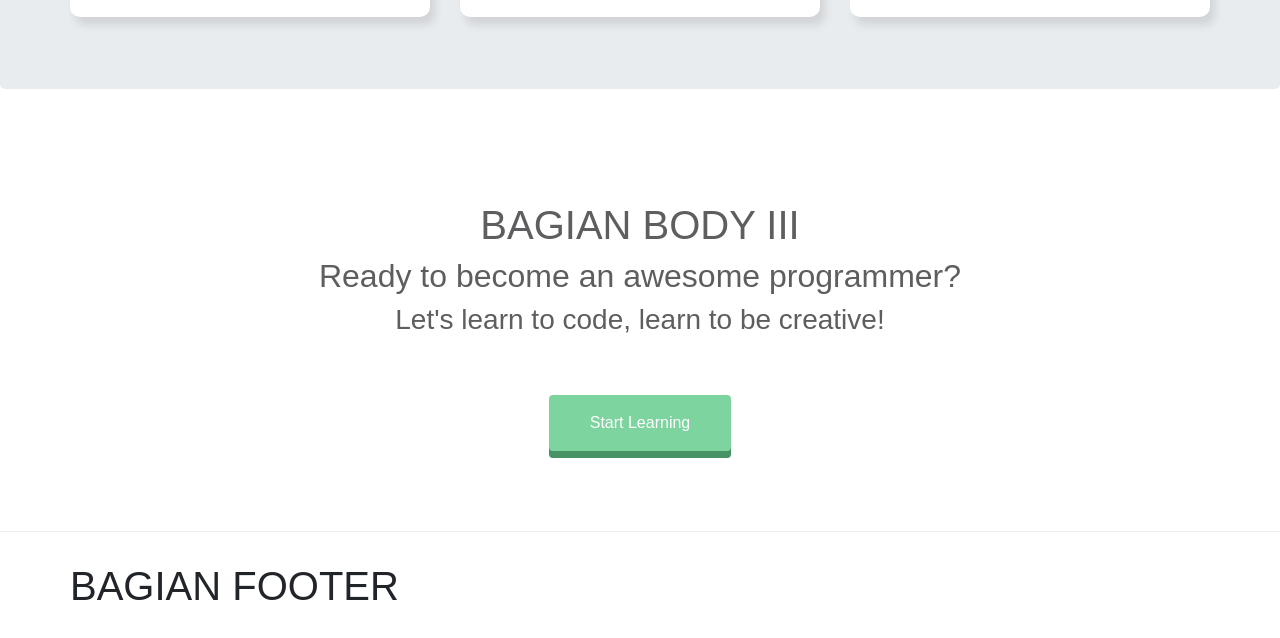
==== commit ff0490cc: "DTS PRO A" ====
--- a/index.html
+++ b/index.html
@@ -1,708 +1,232 @@
 <!DOCTYPE html>
-<html lang="en">
+<html>
 
 <head>
   <meta charset="utf-8">
-  <meta content="width=device-width, initial-scale=1.0" name="viewport">
-
-  <title>Bootstrap Template - Test</title>
-  <meta content="" name="description">
-  <meta content="" name="keywords">
-
-  <!-- Favicons -->
-  <link href="assets/img/favicon.png" rel="icon">
-  <link href="assets/img/apple-touch-icon.png" rel="apple-touch-icon">
-
-  <!-- Google Fonts -->
-  <link href="https://fonts.googleapis.com/css?family=Open+Sans:300,300i,400,400i,600,600i,700,700i|Roboto:300,300i,400,400i,500,500i,600,600i,700,700i|Poppins:300,300i,400,400i,500,500i,600,600i,700,700i" rel="stylesheet">
-
-  <!-- Vendor CSS Files -->
-  <link href="assets/vendor/bootstrap/css/bootstrap.min.css" rel="stylesheet">
-  <link href="assets/vendor/icofont/icofont.min.css" rel="stylesheet">
-  <link href="assets/vendor/boxicons/css/boxicons.min.css" rel="stylesheet">
-  <link href="assets/vendor/owl.carousel/assets/owl.carousel.min.css" rel="stylesheet">
-  <link href="assets/vendor/venobox/venobox.css" rel="stylesheet">
-  <link href="assets/vendor/aos/aos.css" rel="stylesheet">
-
-  <!-- Template Main CSS File -->
-  <link href="assets/css/style.css" rel="stylesheet">
-
-  <!-- =======================================================
-  * Template Name: BizLand - v1.2.1
-  * Template URL: https://bootstrapmade.com/bizland-bootstrap-business-template/
-  * Author: BootstrapMade.com
-  * License: https://bootstrapmade.com/license/
-  ======================================================== -->
+  <meta name="viewport" content="width=device-width, initial-scale=1.0">
+  <title>Coffe Shop</title>
+  
+  <!-- Bootstrap 4 [CDN] -->
+  <link rel="stylesheet" href="https://cdn.jsdelivr.net/npm/bootstrap@4.5.3/dist/css/bootstrap.min.css" integrity="sha384-TX8t27EcRE3e/ihU7zmQxVncDAy5uIKz4rEkgIXeMed4M0jlfIDPvg6uqKI2xXr2" crossorigin="anonymous">
+  
+  <!-- CUSTOM CSS OLEH Fahmi Rabiul -->
+  <link rel="stylesheet" type="text/css" href="css/stylesheet.css">
+  
+  <!-- CUSTOM CSS OLEH Mus Priandi -->
+  <link rel="stylesheet" type="text/css" href="css/style_mus.css">
 </head>
 
 <body>
 
-  <!-- ======= Top Bar ======= -->
-  <div id="topbar" class="d-none d-lg-flex align-items-center fixed-top">
-    <div class="container d-flex">
-      <div class="contact-info mr-auto">
-        <i class="icofont-envelope"></i> <a href="#">test@test.test</a>
-        <i class="icofont-phone"></i> 1234 1234 1234
-      </div>
-      <div class="social-links">
-        <a href="#" class="twitter"><i class="icofont-twitter"></i></a>
-        <a href="#" class="facebook"><i class="icofont-facebook"></i></a>
-        <a href="#" class="instagram"><i class="icofont-instagram"></i></a>
-        <a href="#" class="skype"><i class="icofont-skype"></i></a>
-        <a href="#" class="linkedin"><i class="icofont-linkedin"></i></i></a>
-      </div>
-    </div>
-  </div>
-
-  <!-- ======= Header ======= -->
-  <header id="header" class="fixed-top">
-    <div class="container d-flex align-items-center">
-
-      <h1 class="logo mr-auto"><a href="index.html">Mangara. <span>P</span></a></h1>
-      <!-- Uncomment below if you prefer to use an image logo -->
-      <!-- <a href="index.html" class="logo mr-auto"><img src="assets/img/logo.png" alt=""></a>-->
-
-      <nav class="nav-menu d-none d-lg-block">
-        <ul>
-          <li class="active"><a href="#hero">Home</a></li>
-          <li><a href="#about">About</a></li>
-          <li><a href="#portofolio">Portfolio</a></li>
-          <li><a href="#carier">Carier</a></li>
-          <li><a href="#team">Team</a></li>
-          <li><a href="#contact">Contact</a></li>
-
-        </ul>
-      </nav><!-- .nav-menu -->
-
-    </div>
-  </header><!-- End Header -->
-
-  <!-- ======= Hero Section ======= -->
-  <section id="hero" class="d-flex align-items-center">
-    <div class="container text-right" data-aos="zoom-out" data-aos-delay="100">
-      <h1>Mangara. <span>P</span></h1>
-      <h2>Menuju Asosiasi penyelenggara Jasa Internet Indonesia (APJII) 2021</h2>
-      <div class="d-flex justify-content-end">
-        <a href="#" class="btn-get-started scrollto">VOTING</a>
-        <a href="https://www.youtube.com/watch?v=jDDaplaOz7Q" class="venobox btn-watch-video" data-vbtype="video" data-autoplay="true"> Watch Video <i class="icofont-play-alt-2"></i></a>
-      </div>
-    </div>
-  </section><!-- End Hero -->
-
-  <main id="main">
-
-    <!-- ======= Clients Section ======= -->
-    <section id="clients" class="clients section-bg my-4" style="background-color: #fff;">
-      <div class="container" data-aos="zoom-in">
-
-        <div class="row">
-          <div class="col-lg-2 col-md-4 col-6 d-flex align-items-center justify-content-center">
-            <img src="assets/img/clients/client-1.png" class="img-fluid" alt="">
-          </div>
-
-          <div class="col-lg-2 col-md-4 col-6 d-flex align-items-center justify-content-center">
-            <img src="assets/img/clients/client-2.png" class="img-fluid" alt="">
-          </div>
-
-          <div class="col-lg-2 col-md-4 col-6 d-flex align-items-center justify-content-center">
-            <img src="assets/img/clients/client-3.png" class="img-fluid" alt="">
-          </div>
-
-          <div class="col-lg-2 col-md-4 col-6 d-flex align-items-center justify-content-center">
-            <img src="assets/img/clients/client-4.png" class="img-fluid" alt="">
-          </div>
-
-          <div class="col-lg-2 col-md-4 col-6 d-flex align-items-center justify-content-center">
-            <img src="assets/img/clients/client-5.png" class="img-fluid" alt="">
-          </div>
-
-          <div class="col-lg-2 col-md-4 col-6 d-flex align-items-center justify-content-center">
-            <img src="assets/img/clients/client-6.png" class="img-fluid" alt="">
-          </div>
-
-        </div>
-
-      </div>
-    </section><!-- End Clients Section -->
-
-    <!-- ======= About Section ======= -->
-    <section id="about" class="about section-bg">
-      <div class="container" data-aos="fade-up">
-
-        <div class="section-title">
-          <h2>About</h2>
-          <h3>Find Out More <span>About Me</span></h3>
-          <p class="mt-0">Cari tahu lebih banyak tentang saya</p>
-        </div>
-
-        <div class="row d-flex align-items-center">
-          <div class="col-lg-6" data-aos="zoom-out" data-aos-delay="100">
-            <img src="assets/img/about.jpg" class="img-fluid" alt="">
-          </div>
-          <div class="col-lg-6 pt-4 pt-lg-0 content d-flex flex-column justify-content-center" data-aos="fade-up" data-aos-delay="100">
-            <h3>Motto saya</h3>
-            <p class="font-italic">
-              Lorem ipsum dolor sit amet, consectetur adipiscing elit, sed do eiusmod tempor incididunt ut labore et dolore magna aliqua.
-            </p>
-            <ul>
-              <li class="d-flex align-items-center">
-                <i class="bx bx-user"></i>
-                <div>
-                  <h5>Nama Lengkap</h5>
-                  <p>Mangara. P</p>
-                </div>
-              </li>
-              <li class="d-flex align-items-center">
-                <i class="bx bx-images"></i>
-                <div>
-                  <h5>Lorem ipsum</h5>
-                  <p>Lorem ipsum</p>
-                </div>
-              </li>
-              <li class="d-flex align-items-center">
-                <i class="bx bx-world"></i>
-                <div>
-                  <h5>Lorem ipsum</h5>
-                  <p>Lorem ipsum</p>
-                </div>
-              </li>
-            </ul>
-            <p>
-              Pitch Deskripsi Diri...... Lorem ipsum dolor sit amet, consectetur adipiscing elit, sed do eiusmod tempor incididunt ut labore et dolore magna aliqua.
-            </p>
-          </div>
-        </div>
-
-      </div>
-    </section><!-- End About Section -->
-
-    <!-- ======= Portofolio Section ======= -->
-    <section id="portofolio" class="services">
-      <div class="container" data-aos="fade-up">
-
-        <div class="section-title">
-          <h2>Portofolio</h2>
-          <h3>Check My <span>Portofolio</span></h3>
-          <p class="mt-0">Lihat portofolio milik saya</p>
-        </div>
-
-        <div class="row justify-content-center">
-          <div class="col-lg-4 col-md-6 d-flex align-items-stretch" data-aos="zoom-in" data-aos-delay="100">
-            <div class="icon-box p-5">
-              <div class="icon"><i class="bx bxl-dribbble"></i></div>
-              <h4><a href="#">CEO PermanaNET</a></h4>
-              <p>Mangara Parpulungan Peranginangin adalah CEO dari PT. Medianusa Permana atau yang lebih dikenal dengan PermanaNET.</p>
-            </div>
-          </div>
-
-          <div class="col-lg-4 col-md-6 d-flex align-items-stretch mt-4 mt-md-0" data-aos="zoom-in" data-aos-delay="200">
-            <div class="icon-box p-5">
-              <div class="icon"><i class="bx bx-file"></i></div>
-              <h4><a href="#">Ketua APJII Wilayah Kepulauan Riau</a></h4>
-              <p>Mangara Parpulungan Peranginangin diangkat menjadi ketua APJII Kepulauan Riau.</p>
-            </div>
-          </div>
-
-          <div class="col-lg-4 col-md-6 d-flex align-items-stretch mt-4 mt-lg-0" data-aos="zoom-in" data-aos-delay="300">
-            <div class="icon-box p-5">
-              <div class="icon"><i class="bx bx-tachometer"></i></div>
-              <h4><a href="#">Berharap pada Palapa Ring Barat</a></h4>
-              <p>Kondisi geografis di republik ini memang masih menjadi tantangan besar pemenuhan kebutuhan perusahaan ISP lokal.</p>
-            </div>
-          </div>
-
-          <div class="col-lg-4 col-md-6 d-flex align-items-stretch mt-4" data-aos="zoom-in" data-aos-delay="100">
-            <div class="icon-box p-5">
-              <div class="icon"><i class="bx bx-world"></i></div>
-              <h4><a href="#">PermanaNET Sponsori Event Mandiri Bintan Marathon 2018</a></h4>
-              <p>Mangara sebagai CEO PermanaNET berhasil menjadi partner dalam melancarkan Event International Bintan Marathon.</p>
-            </div>
-          </div>
-
-          <div class="col-lg-4 col-md-6 d-flex align-items-stretch mt-4" data-aos="zoom-in" data-aos-delay="200">
-            <div class="icon-box p-5">
-              <div class="icon"><i class="bx bx-slideshow"></i></div>
-              <h4><a href="#">PermanaNET Partner Event Mandiri Bintan Marathon 2019</a></h4>
-              <p>Mangara sebagai CEO PermanaNET berhasil menjadi partner dalam melancarkan Event International Bintan Marathon.</p>
-            </div>
-          </div>
-
-          <div class="col-lg-4 col-md-6 d-flex align-items-stretch mt-4" data-aos="zoom-in" data-aos-delay="200">
-           <div class="icon-box p-5">
-              <div class="icon"><i class="bx bx-search"></i></div>
-              <h4><a href="#">Test Portofolio 6</a></h4>
-              <p>Lorem ipsum dolor sit amet, consectetur adipiscing elit, sed do eiusmod tempor incididunt ut labore et dolore magna aliqua.</p>
-            </div>
-          </div>
-
-        </div>
-
-      </div>
-    </section><!-- End Services Section -->
-
-    <!-- ======= Testimonials Section ======= -->
-    <section id="testimonials" class="testimonials">
-      <div class="container" data-aos="zoom-in">
-
-        <div class="owl-carousel testimonials-carousel">
-
-          <div class="testimonial-item">
-            <img src="assets/img/testimonials/testimonials-1.jpg" class="testimonial-img" alt="">
-            <h3>Saul Goodman</h3>
-            <h4>Ceo &amp; Founder</h4>
-            <p>
-              <i class="bx bxs-quote-alt-left quote-icon-left"></i>
-              Proin iaculis purus consequat sem cure digni ssim donec porttitora entum suscipit rhoncus. Accusantium quam, ultricies eget id, aliquam eget nibh et. Maecen aliquam, risus at semper.
-              <i class="bx bxs-quote-alt-right quote-icon-right"></i>
-            </p>
-          </div>
-
-          <div class="testimonial-item">
-            <img src="assets/img/testimonials/testimonials-2.jpg" class="testimonial-img" alt="">
-            <h3>Sara Wilsson</h3>
-            <h4>Designer</h4>
-            <p>
-              <i class="bx bxs-quote-alt-left quote-icon-left"></i>
-              Export tempor illum tamen malis malis eram quae irure esse labore quem cillum quid cillum eram malis quorum velit fore eram velit sunt aliqua noster fugiat irure amet legam anim culpa.
-              <i class="bx bxs-quote-alt-right quote-icon-right"></i>
-            </p>
-          </div>
-
-          <div class="testimonial-item">
-            <img src="assets/img/testimonials/testimonials-3.jpg" class="testimonial-img" alt="">
-            <h3>Jena Karlis</h3>
-            <h4>Store Owner</h4>
-            <p>
-              <i class="bx bxs-quote-alt-left quote-icon-left"></i>
-              Enim nisi quem export duis labore cillum quae magna enim sint quorum nulla quem veniam duis minim tempor labore quem eram duis noster aute amet eram fore quis sint minim.
-              <i class="bx bxs-quote-alt-right quote-icon-right"></i>
-            </p>
-          </div>
-
-          <div class="testimonial-item">
-            <img src="assets/img/testimonials/testimonials-4.jpg" class="testimonial-img" alt="">
-            <h3>Matt Brandon</h3>
-            <h4>Freelancer</h4>
-            <p>
-              <i class="bx bxs-quote-alt-left quote-icon-left"></i>
-              Fugiat enim eram quae cillum dolore dolor amet nulla culpa multos export minim fugiat minim velit minim dolor enim duis veniam ipsum anim magna sunt elit fore quem dolore labore illum veniam.
-              <i class="bx bxs-quote-alt-right quote-icon-right"></i>
-            </p>
-          </div>
-
-          <div class="testimonial-item">
-            <img src="assets/img/testimonials/testimonials-5.jpg" class="testimonial-img" alt="">
-            <h3>John Larson</h3>
-            <h4>Entrepreneur</h4>
-            <p>
-              <i class="bx bxs-quote-alt-left quote-icon-left"></i>
-              Quis quorum aliqua sint quem legam fore sunt eram irure aliqua veniam tempor noster veniam enim culpa labore duis sunt culpa nulla illum cillum fugiat legam esse veniam culpa fore nisi cillum quid.
-              <i class="bx bxs-quote-alt-right quote-icon-right"></i>
-            </p>
-          </div>
-
-        </div>
-
-      </div>
-    </section><!-- End Testimonials Section -->
-
-    <!-- ======= Carier Section ======= -->
-    <section id="carier">
-      <div class="container" data-aos="fade-up">
-
-        <div class="section-title">
-          <h2>Carier</h2>
-          <h3>Check My <span>Carier</span></h3>
-          <p class="mt-0">Lihat perjalanan karir saya</p>
-        </div>
-
-		<div class="custom-vertical-timeline">
-			<div class="timeline">
-				<div class="timeline-icon"><span class="year">2000<br><span class="separator">s / d</span><br>2009</span></div>
-				<div class="timeline-content d-flex align-items-center">
-					<div>
-						<h4 class="title">Karyawan & Regional Respentative Batam</h4>
-						<p class="description">
-							PT. Aplikanusa Lintasarta
-						</p>
-					</div>
-				</div>
-			</div>
-			<div class="timeline">
-				<div class="timeline-icon"><span class="year">2009<br><span class="separator">s / d</span><br>2015</span></div>
-				<div class="timeline-content d-flex align-items-center">
-					<div>
-						<h4 class="title">COO – Chief Operating Offiicer</h4>
-						<p class="description">
-							PT. Solusindo Bintang Pratama
-						</p>
-					</div>
-				</div>
-			</div>
-			<div class="timeline">
-				<div class="timeline-icon"><span class="year">2013<br><span class="separator">s / d</span><br>2018</span></div>
-				<div class="timeline-content d-flex align-items-center">
-					<div>
-						<h4 class="title">Ketua Pengurus Wilayah Kepulauan Riau</h4>
-						<p class="description">
-							Asosiasi Penyelenggara Jasa Internet Indonesia
-						</p>
-					</div>
-				</div>
-			</div>
-			<div class="timeline">
-				<div class="timeline-icon"><span class="year">2015<br><span class="separator">s / d</span><br>Now</span></div>
-				<div class="timeline-content d-flex align-items-center">
-					<div>
-						<h4 class="title">CEO – Chief Executive Officer</h4>
-						<p class="description">
-							PT. Medianusa Permana
-						</p>
-					</div>
-				</div>
-			</div>
-			<div class="timeline">
-				<div class="timeline-icon"><span class="year">2018<br><span class="separator">s / d</span><br>2021</span></div>
-				<div class="timeline-content d-flex align-items-center">
-					<div>
-						<h4 class="title">Dewan Pengawas APJII</h4>
-						<p class="description">
-							Asosiasi Penyelenggara Jasa Internet Indonesia
-						</p>
-					</div>
-				</div>
-			</div>
-		</div>
-		
-      </div>
-    </section><!-- End Portfolio Section -->
-
-    <!-- ======= Team Section ======= -->
-    <section id="team" class="team section-bg">
-      <div class="container" data-aos="fade-up">
-
-        <div class="section-title">
-          <h2>Team</h2>
-          <h3>My Hardworking <span>Team</span></h3>
-          <p class="mt-0">Tim pekerja keras saya</p>
-        </div>
-
-        <div class="row">
-
-          <div class="col-lg-3 col-md-6 d-flex align-items-stretch" data-aos="fade-up" data-aos-delay="100">
-            <div class="member">
-              <div class="member-img">
-                <img src="assets/img/team/team-1.jpg" class="img-fluid" alt="">
-                <div class="social">
-                  <a href=""><i class="icofont-twitter"></i></a>
-                  <a href=""><i class="icofont-facebook"></i></a>
-                  <a href=""><i class="icofont-instagram"></i></a>
-                  <a href=""><i class="icofont-linkedin"></i></a>
-                </div>
-              </div>
-              <div class="member-info">
-                <h4>Walter White</h4>
-                <span>Chief Executive Officer</span>
-              </div>
-            </div>
-          </div>
-
-          <div class="col-lg-3 col-md-6 d-flex align-items-stretch" data-aos="fade-up" data-aos-delay="200">
-            <div class="member">
-              <div class="member-img">
-                <img src="assets/img/team/team-2.jpg" class="img-fluid" alt="">
-                <div class="social">
-                  <a href=""><i class="icofont-twitter"></i></a>
-                  <a href=""><i class="icofont-facebook"></i></a>
-                  <a href=""><i class="icofont-instagram"></i></a>
-                  <a href=""><i class="icofont-linkedin"></i></a>
-                </div>
-              </div>
-              <div class="member-info">
-                <h4>Sarah Jhonson</h4>
-                <span>Product Manager</span>
-              </div>
-            </div>
-          </div>
-
-          <div class="col-lg-3 col-md-6 d-flex align-items-stretch" data-aos="fade-up" data-aos-delay="300">
-            <div class="member">
-              <div class="member-img">
-                <img src="assets/img/team/team-3.jpg" class="img-fluid" alt="">
-                <div class="social">
-                  <a href=""><i class="icofont-twitter"></i></a>
-                  <a href=""><i class="icofont-facebook"></i></a>
-                  <a href=""><i class="icofont-instagram"></i></a>
-                  <a href=""><i class="icofont-linkedin"></i></a>
-                </div>
-              </div>
-              <div class="member-info">
-                <h4>William Anderson</h4>
-                <span>CTO</span>
-              </div>
-            </div>
-          </div>
-
-          <div class="col-lg-3 col-md-6 d-flex align-items-stretch" data-aos="fade-up" data-aos-delay="400">
-            <div class="member">
-              <div class="member-img">
-                <img src="assets/img/team/team-4.jpg" class="img-fluid" alt="">
-                <div class="social">
-                  <a href=""><i class="icofont-twitter"></i></a>
-                  <a href=""><i class="icofont-facebook"></i></a>
-                  <a href=""><i class="icofont-instagram"></i></a>
-                  <a href=""><i class="icofont-linkedin"></i></a>
-                </div>
-              </div>
-              <div class="member-info">
-                <h4>Amanda Jepson</h4>
-                <span>Accountant</span>
-              </div>
-            </div>
-          </div>
-
-        </div>
-
-      </div>
-    </section><!-- End Team Section -->
-
-    <!-- ======= Frequently Asked Questions Section ======= -->
-    <section id="faq" class="faq section-bg">
-      <div class="container" data-aos="fade-up">
-
-        <div class="section-title">
-          <h2>F.A.Q</h2>
-          <h3>Frequently Asked <span>Questions</span></h3>
-          <p class="mt-0">Pertanyaan yang sering diajukan</p>
-        </div>
-
-        <ul class="faq-list" data-aos="fade-up" data-aos-delay="100">
-
-          <li>
-            <a data-toggle="collapse" class="" href="#faq1">Non consectetur a erat nam at lectus urna duis? <i class="icofont-simple-up"></i></a>
-            <div id="faq1" class="collapse show" data-parent=".faq-list">
-              <p>
-                Feugiat pretium nibh ipsum consequat. Tempus iaculis urna id volutpat lacus laoreet non curabitur gravida. Venenatis lectus magna fringilla urna porttitor rhoncus dolor purus non.
-              </p>
-            </div>
-          </li>
-
-          <li>
-            <a data-toggle="collapse" href="#faq2" class="collapsed">Feugiat scelerisque varius morbi enim nunc faucibus a pellentesque? <i class="icofont-simple-up"></i></a>
-            <div id="faq2" class="collapse" data-parent=".faq-list">
-              <p>
-                Dolor sit amet consectetur adipiscing elit pellentesque habitant morbi. Id interdum velit laoreet id donec ultrices. Fringilla phasellus faucibus scelerisque eleifend donec pretium. Est pellentesque elit ullamcorper dignissim. Mauris ultrices eros in cursus turpis massa tincidunt dui.
-              </p>
-            </div>
-          </li>
-
-          <li>
-            <a data-toggle="collapse" href="#faq3" class="collapsed">Dolor sit amet consectetur adipiscing elit pellentesque habitant morbi? <i class="icofont-simple-up"></i></a>
-            <div id="faq3" class="collapse" data-parent=".faq-list">
-              <p>
-                Eleifend mi in nulla posuere sollicitudin aliquam ultrices sagittis orci. Faucibus pulvinar elementum integer enim. Sem nulla pharetra diam sit amet nisl suscipit. Rutrum tellus pellentesque eu tincidunt. Lectus urna duis convallis convallis tellus. Urna molestie at elementum eu facilisis sed odio morbi quis
-              </p>
-            </div>
-          </li>
-
-          <li>
-            <a data-toggle="collapse" href="#faq4" class="collapsed">Ac odio tempor orci dapibus. Aliquam eleifend mi in nulla? <i class="icofont-simple-up"></i></a>
-            <div id="faq4" class="collapse" data-parent=".faq-list">
-              <p>
-                Dolor sit amet consectetur adipiscing elit pellentesque habitant morbi. Id interdum velit laoreet id donec ultrices. Fringilla phasellus faucibus scelerisque eleifend donec pretium. Est pellentesque elit ullamcorper dignissim. Mauris ultrices eros in cursus turpis massa tincidunt dui.
-              </p>
-            </div>
-          </li>
-
-          <li>
-            <a data-toggle="collapse" href="#faq5" class="collapsed">Tempus quam pellentesque nec nam aliquam sem et tortor consequat? <i class="icofont-simple-up"></i></a>
-            <div id="faq5" class="collapse" data-parent=".faq-list">
-              <p>
-                Molestie a iaculis at erat pellentesque adipiscing commodo. Dignissim suspendisse in est ante in. Nunc vel risus commodo viverra maecenas accumsan. Sit amet nisl suscipit adipiscing bibendum est. Purus gravida quis blandit turpis cursus in
-              </p>
-            </div>
-          </li>
-
-          <li>
-            <a data-toggle="collapse" href="#faq6" class="collapsed">Tortor vitae purus faucibus ornare. Varius vel pharetra vel turpis nunc eget lorem dolor? <i class="icofont-simple-up"></i></a>
-            <div id="faq6" class="collapse" data-parent=".faq-list">
-              <p>
-                Laoreet sit amet cursus sit amet dictum sit amet justo. Mauris vitae ultricies leo integer malesuada nunc vel. Tincidunt eget nullam non nisi est sit amet. Turpis nunc eget lorem dolor sed. Ut venenatis tellus in metus vulputate eu scelerisque. Pellentesque diam volutpat commodo sed egestas egestas fringilla phasellus faucibus. Nibh tellus molestie nunc non blandit massa enim nec.
-              </p>
-            </div>
-          </li>
-
-        </ul>
-
-      </div>
-    </section><!-- End Frequently Asked Questions Section -->
-
-    <!-- ======= Contact Section ======= -->
-    <section id="contact" class="contact">
-      <div class="container" data-aos="fade-up">
-
-        <div class="section-title">
-          <h2>Contact</h2>
-          <h3><span>Contact Me</span></h3>
-          <p class="mt-0">Hubungi saya</p>
-        </div>
-
-        <div class="row" data-aos="fade-up" data-aos-delay="100">
-          <div class="col-lg-6">
-            <div class="info-box mb-4">
-              <i class="bx bx-map"></i>
-              <h3>My Address</h3>
-              <p>Ubud Village Ciledug, Kota Tangerang, Banten, 15151</p>
-            </div>
-          </div>
-
-          <div class="col-lg-3 col-md-6">
-            <div class="info-box  mb-4">
-              <i class="bx bx-envelope"></i>
-              <h3>My Email</h3>
-              <p>test@test.com</p>
-            </div>
-          </div>
-
-          <div class="col-lg-3 col-md-6">
-            <div class="info-box  mb-4">
-              <i class="bx bx-phone-call"></i>
-              <h3>My Phone</h3>
-              <p>1234 1234 1234</p>
-            </div>
-          </div>
-
-        </div>
-
-        <div class="row" data-aos="fade-up" data-aos-delay="100">
-
-          <div class="col-lg-6 ">
-            <iframe class="mb-4 mb-lg-0" src="https://maps.google.com/maps?width=100%25&amp;height=600&amp;hl=en&amp;q=Ubud%20Village,%20ciledug+(Ubud%20Village)&amp;t=&amp;z=17&amp;ie=UTF8&amp;iwloc=B&amp;output=embed" frameborder="0" style="border:0; width: 100%; height: 384px;" allowfullscreen></iframe>
-          </div>
-
-          <div class="col-lg-6">
-            <form action="forms/contact.php" method="post" role="form" class="php-email-form">
-				<h5 class="text-center mb-4">Kirim pendapatmu sekarang!</h5>
-              <div class="form-row">
-                <div class="col form-group">
-                  <input type="text" name="name" class="form-control" id="name" placeholder="Your Name" data-rule="minlen:4" data-msg="Please enter at least 4 chars" />
-                  <div class="validate"></div>
-                </div>
-                <div class="col form-group">
-                  <input type="email" class="form-control" name="email" id="email" placeholder="Your Email" data-rule="email" data-msg="Please enter a valid email" />
-                  <div class="validate"></div>
-                </div>
-              </div>
-              <div class="form-group">
-                <input type="text" class="form-control" name="subject" id="subject" placeholder="Subject" data-rule="minlen:4" data-msg="Please enter at least 8 chars of subject" />
-                <div class="validate"></div>
-              </div>
-              <div class="form-group">
-                <textarea class="form-control" name="message" rows="5" data-rule="required" data-msg="Please write something for us" placeholder="Message"></textarea>
-                <div class="validate"></div>
-              </div>
-              <div class="mb-3">
-                <div class="loading">Loading</div>
-                <div class="error-message"></div>
-                <div class="sent-message">Your message has been sent. Thank you!</div>
-              </div>
-              <div class="text-center"><button type="submit">Send it to Mangara</button></div>
-            </form>
-          </div>
-
-        </div>
-
-      </div>
-    </section><!-- End Contact Section -->
-
-  </main><!-- End #main -->
-
-  <!-- ======= Footer ======= -->
-  <footer id="footer">
-    <div class="footer-top">
-      <div class="container">
-        <div class="row">
-
-          <div class="col-lg-3 col-md-6 footer-contact">
-            <h3>BizLand<span>.</span></h3>
-            <p>
-              A108 Adam Street <br>
-              New York, NY 535022<br>
-              United States <br><br>
-              <strong>Phone:</strong> +1 5589 55488 55<br>
-              <strong>Email:</strong> info@example.com<br>
-            </p>
-          </div>
-
-          <div class="col-lg-3 col-md-6 footer-links">
-            <h4>Useful Links</h4>
-            <ul>
-              <li><i class="bx bx-chevron-right"></i> <a href="#">Home</a></li>
-              <li><i class="bx bx-chevron-right"></i> <a href="#">About us</a></li>
-              <li><i class="bx bx-chevron-right"></i> <a href="#">Services</a></li>
-              <li><i class="bx bx-chevron-right"></i> <a href="#">Terms of service</a></li>
-              <li><i class="bx bx-chevron-right"></i> <a href="#">Privacy policy</a></li>
-            </ul>
-          </div>
-
-          <div class="col-lg-3 col-md-6 footer-links">
-            <h4>Our Services</h4>
-            <ul>
-              <li><i class="bx bx-chevron-right"></i> <a href="#">Web Design</a></li>
-              <li><i class="bx bx-chevron-right"></i> <a href="#">Web Development</a></li>
-              <li><i class="bx bx-chevron-right"></i> <a href="#">Product Management</a></li>
-              <li><i class="bx bx-chevron-right"></i> <a href="#">Marketing</a></li>
-              <li><i class="bx bx-chevron-right"></i> <a href="#">Graphic Design</a></li>
-            </ul>
-          </div>
-
-          <div class="col-lg-3 col-md-6 footer-links">
-            <h4>Our Social Networks</h4>
-            <p>Cras fermentum odio eu feugiat lide par naso tierra videa magna derita valies</p>
-            <div class="social-links mt-3">
-              <a href="#" class="twitter"><i class="bx bxl-twitter"></i></a>
-              <a href="#" class="facebook"><i class="bx bxl-facebook"></i></a>
-              <a href="#" class="instagram"><i class="bx bxl-instagram"></i></a>
-              <a href="#" class="google-plus"><i class="bx bxl-skype"></i></a>
-              <a href="#" class="linkedin"><i class="bx bxl-linkedin"></i></a>
-            </div>
-          </div>
-
-        </div>
-      </div>
-    </div>
-
-    <div class="container py-4">
-      <div class="copyright">
-        &copy; Copyright <strong><span>BizLand</span></strong>. All Rights Reserved
-      </div>
-      <div class="credits">
-        <!-- All the links in the footer should remain intact. -->
-        <!-- You can delete the links only if you purchased the pro version. -->
-        <!-- Licensing information: https://bootstrapmade.com/license/ -->
-        <!-- Purchase the pro version with working PHP/AJAX contact form: https://bootstrapmade.com/bizland-bootstrap-business-template/ -->
-        Designed by <a href="https://bootstrapmade.com/">BootstrapMade</a>
-      </div>
-    </div>
-  </footer><!-- End Footer -->
-
-  <div id="preloader"></div>
-  <a href="#" class="back-to-top"><i class="icofont-simple-up"></i></a>
-
-  <!-- Vendor JS Files -->
-  <script src="assets/vendor/jquery/jquery.min.js"></script>
-  <script src="assets/vendor/bootstrap/js/bootstrap.bundle.min.js"></script>
-  <script src="assets/vendor/jquery.easing/jquery.easing.min.js"></script>
-  <script src="assets/vendor/php-email-form/validate.js"></script>
-  <script src="assets/vendor/waypoints/jquery.waypoints.min.js"></script>
-  <script src="assets/vendor/counterup/counterup.min.js"></script>
-  <script src="assets/vendor/owl.carousel/owl.carousel.min.js"></script>
-  <script src="assets/vendor/isotope-layout/isotope.pkgd.min.js"></script>
-  <script src="assets/vendor/venobox/venobox.min.js"></script>
-  <script src="assets/vendor/aos/aos.js"></script>
-
-  <!-- Template Main JS File -->
-  <script src="assets/js/main.js"></script>
+  <!-- Bagian Header -->
+	<header>
+		<div class="container">
+			<div class="header-left">
+				<!-- <img class="logo" src="https://prog-8.com/images/html/advanced/main_logo.png"> -->
+				<h1>BAGIAN HEADER</h1>
+			</div>
+			<span class="fa fa-bars menu-icon"></span>
+			<div class="header-right">
+				<a href="#">Lessons</a>
+				<a href="#">Sign in</a>
+				<a href="#" class="login">Log in</a>
+			</div>
+		</div>
+	</header>
+	<!-- End of Bagian Header -->
+
+	<!-- Bagiann Main -->
+	<div class="top-wrapper">
+		<div class="container">
+			<h1>BAGIAN MAIN</h1>
+			<p>Progate is a web service where you can learn programming online.</p>
+			<p>We offer you a fully equipped coding environment to get you started.</p>
+			<div class="btn-wrapper">
+				<a href="#" class="btn signup">Sign up with Email</a>
+				<p>or</p>
+				<a href="#" class="btn facebook"><span class="fa fa-facebook"></span>Sign up with Facebook</a>
+				<a href="#" class="btn twitter"><span class="fa fa-twitter"></span>Sign up with Twitter</a>
+			</div>
+		</div>
+	</div>
+	<!-- End of Bagian Main-->
+
+	<!-- Bagian Body I -->
+	<div class="lesson-wrapper">
+		<div class="container">
+			<div class="heading">
+				<h1>BAGIAN BODY I</h1>
+			</div>
+			<div class="lessons">
+				<div class="lesson">
+					<div class="lesson-icon">
+						<img src="https://prog-8.com/images/html/advanced/html.png">
+						<p>HTML & CSS</p>
+					</div>
+					<p class="text-contents">Languages used to build and design the appearances of your websites. HTML adds the
+					structure, and CSS styles it.</p>
+				</div>
+				<div class="lesson">
+					<div class="lesson-icon">
+						<img src="https://prog-8.com/images/html/advanced/jQuery.png">
+						<p>jQuery</p>
+					</div>
+					<p class="text-contents">A fast, feature-rich and easy-to-use JavaScript library that handles animations and
+					Ajax requests.</p>
+				</div>
+				<div class="lesson">
+					<div class="lesson-icon">
+						<img src="https://prog-8.com/images/html/advanced/ruby.png">
+						<p>Ruby</p>
+					</div>
+					<p class="text-contents">A dynamic, general-purpose language that is simple and productive. It is commonly
+					used around the world to build web applications.</p>
+				</div>
+				<div class="lesson">
+					<div class="lesson-icon">
+						<img src="https://prog-8.com/images/html/advanced/php.png">
+						<p>PHP</p>
+					</div>
+					<p class="text-contents">An open source scripting language that can be embedded into HTML, and well suited for
+					web development.</p>
+				</div>
+				<div class="clear"></div>
+			</div>
+		</div>
+	</div>
+	<!-- End of Bagian Body I -->
+
+	<!-- [START] Bagian Body II OLEH Mus Priandi - DAFTAR MENU -->
+	<div class="jumbotron">
+		<div class="container text-center">
+			<h2 class="mb-0">Daftar Kopi</h2>
+			<p class="text-muted mb-0">Kopi jenis apa yang kami sajikan untuk Anda?</p>
+			<br>
+			<div class="row justify-content-center">
+				<div class="col-md-4 my-2">
+					<div class="card box-tumpul box-banyangan">
+						<div class="card-body">
+							<div class="d-flex justify-content-between align-items-center">
+								<h5 class="text-dark"><strong>Cappuccino</strong></h5>
+								<h6 class="text-success">Rp. 15.000</h6>
+							</div>
+							<p class="text-muted text-left mb-0">Kopi yang terbuat dari campuran espreso dan susu, di atasnya terdapat busa susu, biasanya disajikan dalam cangkir kopi.</p>
+						</div>
+					</div>
+				</div>
+				<div class="col-md-4 my-2">
+					<div class="card box-tumpul box-banyangan">
+						<div class="card-body">
+							<div class="d-flex justify-content-between align-items-center">
+								<h5 class="text-dark"><strong>Americano</strong></h5>
+								<h6 class="text-success">Rp. 16.000</h6>
+							</div>
+							<p class="text-muted text-left mb-0">Kopi yang terbuat dari espreso dan air panas, identik dengan rasa pahit yang nikmat.</p>
+						</div>
+					</div>
+				</div>
+				<div class="col-md-4 my-2">
+					<div class="card box-tumpul box-banyangan">
+						<div class="card-body">
+							<div class="d-flex justify-content-between align-items-center">
+								<h5 class="text-dark"><strong>Espresso</strong></h5>
+								<h6 class="text-success">Rp. 17.000</h6>
+							</div>
+							<p class="text-muted text-left mb-0">Kopi yang dihasilkan dengan mengekstraksi biji kopi yang sudah digiling dengan air panas.</p>
+						</div>
+					</div>
+				</div>
+				<div class="col-md-4 my-2">
+					<div class="card box-tumpul box-banyangan">
+						<div class="card-body">
+							<div class="d-flex justify-content-between align-items-center">
+								<h5 class="text-dark"><strong>Coffee Latte</strong></h5>
+								<h6 class="text-success">Rp. 20.000</h6>
+							</div>
+							<p class="text-muted text-left mb-0">Kopi yang dicampur dengan susu dan memiliki lapisan busa yang tipis di bagian atasnya</p>
+						</div>
+					</div>
+				</div>
+				<div class="col-md-4 my-2">
+					<div class="card box-tumpul box-banyangan">
+						<div class="card-body">
+							<div class="d-flex justify-content-between align-items-center">
+								<h5 class="text-dark"><strong>Affogato</strong></h5>
+								<h6 class="text-success">Rp. 20.000</h6>
+							</div>
+							<p class="text-muted text-left mb-0">Kopi dengan sajian es krim dalam cangkir atau mangkuk kecil yang disiram dengan espresso.</p>
+						</div>
+					</div>
+				</div>
+				<div class="col-md-4 my-2">
+					<div class="card box-tumpul box-banyangan">
+						<div class="card-body">
+							<div class="d-flex justify-content-between align-items-center">
+								<h5 class="text-dark"><strong>Ristretto</strong></h5>
+								<h6 class="text-success">Rp. 20.000</h6>
+							</div>
+							<p class="text-muted text-left mb-0">Kopi espresso tetapi menggunakan air yang lebih sedikit, menjadikan Ristretto lebih pekat dibandingkan dengan espresso.</p>
+						</div>
+					</div>
+				</div>
+				<div class="col-md-4 my-2">
+					<div class="card box-tumpul box-banyangan">
+						<div class="card-body">
+							<div class="d-flex justify-content-between align-items-center">
+								<h5 class="text-dark"><strong>Macchiato</strong></h5>
+								<h6 class="text-success">Rp. 18.000</h6>
+							</div>
+							<p class="text-muted text-left mb-0">Kopi yang dibuat dengan mencampurkan espresso dengan susu.</p>
+						</div>
+					</div>
+				</div>
+				<div class="col-md-4 my-2">
+					<div class="card box-tumpul box-banyangan">
+						<div class="card-body">
+							<div class="d-flex justify-content-between align-items-center">
+								<h5 class="text-dark"><strong>Mocha</strong></h5>
+								<h6 class="text-success">Rp. 19.000</h6>
+							</div>
+							<p class="text-muted text-left mb-0">Kopi yang terbuat dari campuran espresso dengan coklat dan susu.</p>
+						</div>
+					</div>
+				</div>
+				<div class="col-md-4 my-2">
+					<div class="card box-tumpul box-banyangan">
+						<div class="card-body">
+							<div class="d-flex justify-content-between align-items-center">
+								<h5 class="text-dark"><strong>Piccolo Latte</strong></h5>
+								<h6 class="text-success">Rp. 20.000</h6>
+							</div>
+							<p class="text-muted text-left mb-0">Kopi dengan jumlah campuran kopinya lebih banyak dari latte.</p>
+						</div>
+					</div>
+				</div>
+			</div>
+		</div>
+	</div>
+	<!-- [END] Bagian Body II OLEH Mus Priandi - DAFTAR MENU -->
+
+	<!-- Bagian Body III -->
+	<div class="message-wrapper">
+		<div class="container">
+			<div class="heading">
+				<h1>BAGIAN BODY III</h1>
+				<h2>Ready to become an awesome programmer?</h2>
+				<h3>Let's learn to code, learn to be creative!</h3>
+			</div>
+			<span class="btn message">Start Learning</span>
+		</div>
+	</div>
+	<!-- End of Bagian Body III-->
+
+	<!-- Bagian Footer -->
+	<footer>
+		<div class="container">
+			<h1>BAGIAN FOOTER</h1>
+		</div>
+	</footer>
+	<!-- End of Bagian Footer-->
 
 </body>
 
--- a/css/stylesheet.css
+++ b/css/stylesheet.css
@@ -0,0 +1,204 @@
+* {
+  box-sizing: border-box;
+}
+
+body {
+  margin: 0;
+  /*font-family: "Lucida Grande"; */
+}
+
+a {
+  text-decoration: none;
+}
+
+.clear {
+  clear: left;
+}
+
+.container {
+  max-width: 1170px;
+  padding: 0 15px;
+  margin: 0 auto;
+}
+
+.top-wrapper {
+  padding: 180px 0 100px 0;
+  background-image: url('../images/top.png');
+  background-size: cover;
+  color: white;
+  text-align: center;
+}
+
+.top-wrapper h1 {
+  opacity: 0.7;
+  font-size: 45px;
+  letter-spacing: 5px;
+  margin-bottom: 10px;
+}
+
+.top-wrapper p {
+  opacity: 0.7;
+  margin-bottom: 3px;
+}
+
+.btn-wrapper {
+  text-align: center;
+  margin: 20px 0;
+}
+
+.btn-wrapper p {
+  margin: 10px 0;
+}
+
+.signup {
+  background-color: #239b76;
+}
+
+.facebook {
+  background-color: #3b5998;
+  margin-right: 10px;
+}
+
+.twitter {
+  background-color: #55acee;
+}
+
+.btn {
+  padding: 12px 24px;
+  color: white;
+  display: inline-block;
+  opacity: 0.8;
+  border-radius: 4px;
+  text-align: center;
+}
+
+.btn:hover {
+  opacity: 1;
+}
+
+.fa {
+  margin-right: 5px;
+}
+
+header {
+  height: 65px;
+  width: 100%;
+  background-color: rgba(34, 49, 52, 0.9);
+  position :fixed;
+  top: 0;
+  z-index: 10;
+}
+
+.logo {
+  width: 124px;
+  margin-top: 20px;
+}
+
+.header-left {
+  float: left;
+}
+
+.header-right {
+  float: right;
+  margin-right: -25px;
+}
+
+.header-right a {
+  line-height: 65px;
+  padding: 0 25px;
+  color: white;
+  display: block;
+  float: left;
+  transition: all 0.5s;
+}
+
+.header-right a:hover {
+  background-color: rgba(255, 255, 255, 0.3);
+}
+
+.menu-icon{
+  color: white;
+  float: right;
+  font-size: 25px;
+  padding: 21px 0;
+  display: none;
+}
+
+.lesson-wrapper {
+  padding-bottom: 80px;
+  padding-left: 5%;
+  padding-right: 5%;
+  background-color: #f7f7f7;
+  text-align: center;
+}
+
+.heading {
+  padding-top: 80px;
+  padding-bottom: 50px;
+  color: #5f5d60;
+}
+
+.heading h2 {
+  font-weight: normal;
+}
+
+.lesson {
+  float: left;
+  width: 25%;
+}
+
+.lesson-icon {
+  position: relative;
+}
+
+.lesson-icon p {
+  position: absolute;
+  top: 44%;
+  width: 100%;
+  color: white;
+}
+
+.text-contents {
+  width: 80%;
+  display: inline-block;
+  margin-top: 15px;
+  font-size: 15px;
+  color: #b3aeb5;
+}
+
+.heading h3 {
+  font-weight: normal;
+}
+
+.message-wrapper {
+  border-bottom: 1px solid #eee;
+  padding-bottom: 80px;
+  text-align: center;
+}
+
+.message {
+  padding: 15px 40px;
+  background-color: #5dca88;
+  cursor: pointer;
+  box-shadow: 0 7px #1a7940;
+}
+
+.message:active {
+  position: relative;
+  top: 7px;
+  box-shadow: none;
+}
+
+footer img {
+  width: 125px;
+}
+
+footer p {
+  color: #b3aeb5;
+  font-size: 12px;
+}
+
+footer {
+  padding-top: 30px;
+  padding-bottom: 20px;
+}
--- a/css/style_mus.css
+++ b/css/style_mus.css
@@ -0,0 +1,16 @@
+.box-banyangan {
+	cursor: pointer;
+	transition: 0.5s;
+	border: 1.5px solid transparent;
+	box-shadow: 5px 8px 8px rgba(0,0,0,.1);
+}
+
+.box-banyangan:hover {
+	transition: 0.5s;
+	border: 1.5px solid #007bff;
+	box-shadow: 0 0 3px #007bff;
+}
+
+.box-tumpul {
+	border-radius: 10px;
+}
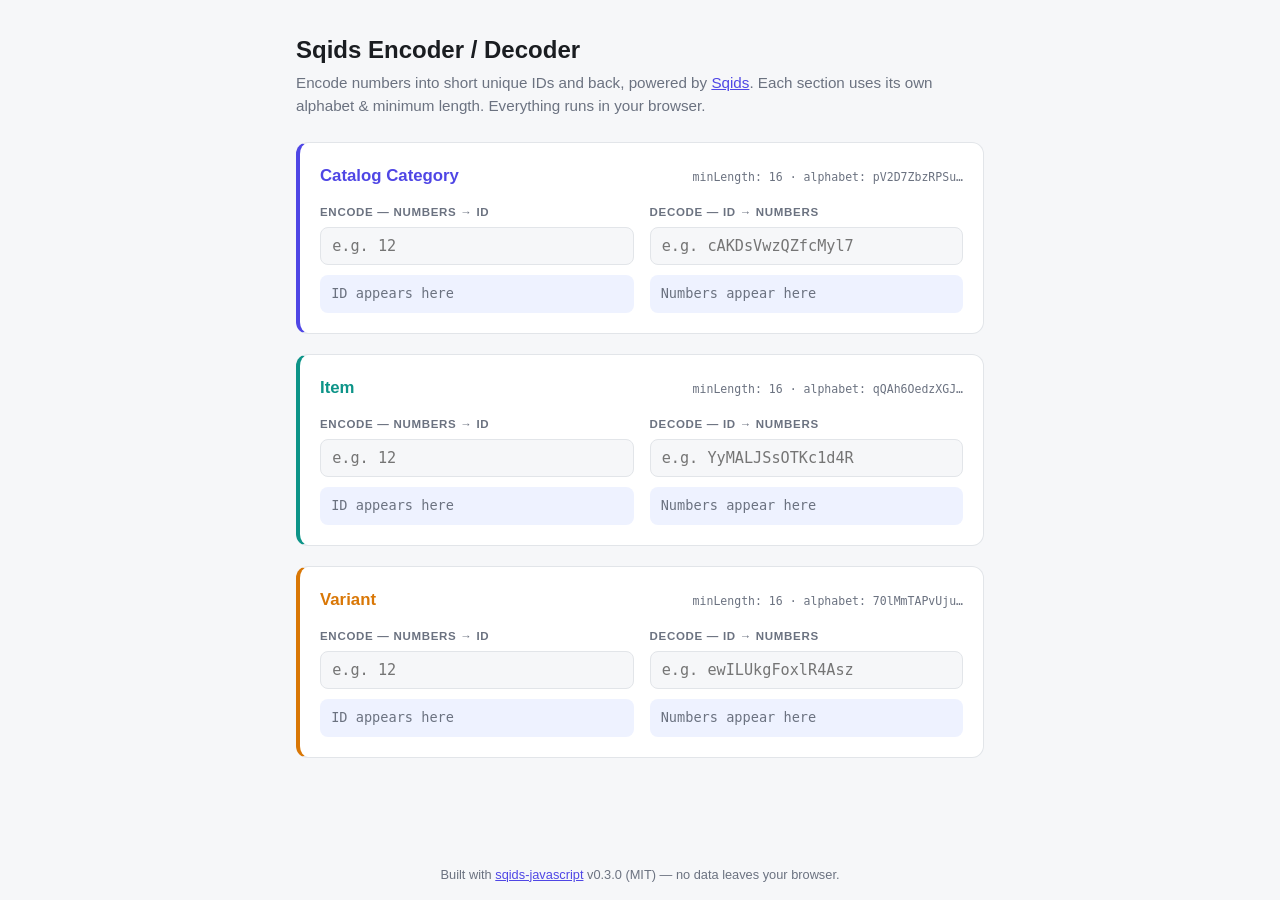
==== commit 8d3e168c: "squids enc-decr" ====
--- a/index.html
+++ b/index.html
@@ -1,233 +1,1063 @@
 <!DOCTYPE html>
-<html>
-
+<html lang="en">
 <head>
-  <meta charset="utf-8">
-  <meta name="viewport" content="width=device-width, initial-scale=1.0">
-  <title>Coffe Shop</title>
-  
-  <!-- Bootstrap 4 [CDN] -->
-  <link rel="stylesheet" href="https://cdn.jsdelivr.net/npm/bootstrap@4.5.3/dist/css/bootstrap.min.css" integrity="sha384-TX8t27EcRE3e/ihU7zmQxVncDAy5uIKz4rEkgIXeMed4M0jlfIDPvg6uqKI2xXr2" crossorigin="anonymous">
-  
-  <!-- CUSTOM CSS OLEH Fahmi Rabiul -->
-  <link rel="stylesheet" type="text/css" href="css/stylesheet.css">
-  
-  <!-- CUSTOM CSS OLEH Mus Priandi -->
-  <link rel="stylesheet" type="text/css" href="css/style_mus.css">
+<meta charset="UTF-8">
+<meta name="viewport" content="width=device-width, initial-scale=1.0">
+<title>Sqids Encoder / Decoder</title>
+<meta name="description" content="Encode numbers to short unique IDs and decode them back, using Sqids.">
+<style>
+  :root {
+    --bg: #f6f7f9;
+    --card: #ffffff;
+    --text: #1a1d21;
+    --muted: #6b7280;
+    --border: #e2e5e9;
+    --accent: #4f46e5;
+    --accent-soft: #eef2ff;
+    --error: #dc2626;
+    --ok: #16a34a;
+    --mono: ui-monospace, SFMono-Regular, Menlo, Consolas, monospace;
+  }
+  @media (prefers-color-scheme: dark) {
+    :root {
+      --bg: #101318;
+      --card: #1a1f27;
+      --text: #e8eaed;
+      --muted: #9aa2ad;
+      --border: #2c333d;
+      --accent: #818cf8;
+      --accent-soft: #23283f;
+      --error: #f87171;
+      --ok: #4ade80;
+    }
+  }
+  * { box-sizing: border-box; }
+  body {
+    margin: 0;
+    font-family: -apple-system, BlinkMacSystemFont, "Segoe UI", Roboto, sans-serif;
+    background: var(--bg);
+    color: var(--text);
+    line-height: 1.5;
+    min-height: 100vh;
+    display: flex;
+    flex-direction: column;
+  }
+  main {
+    width: 100%;
+    max-width: 720px;
+    margin: 0 auto;
+    padding: 2rem 1rem 3rem;
+    flex: 1;
+  }
+  h1 { font-size: 1.5rem; margin: 0 0 0.25rem; }
+  .subtitle { color: var(--muted); margin: 0 0 1.5rem; font-size: 0.95rem; }
+  .subtitle a { color: var(--accent); }
+  .card {
+    background: var(--card);
+    border: 1px solid var(--border);
+    border-left: 4px solid var(--section-color, var(--accent));
+    border-radius: 12px;
+    padding: 1.25rem;
+    margin-bottom: 1.25rem;
+  }
+  .section-header {
+    display: flex;
+    align-items: baseline;
+    justify-content: space-between;
+    flex-wrap: wrap;
+    gap: 0.25rem 0.75rem;
+    margin-bottom: 1rem;
+  }
+  .section-header h2 {
+    font-size: 1.05rem;
+    margin: 0;
+    color: var(--section-color, var(--text));
+  }
+  .section-config {
+    font-family: var(--mono);
+    font-size: 0.72rem;
+    color: var(--muted);
+    word-break: break-all;
+  }
+  .pane-label {
+    font-size: 0.72rem;
+    text-transform: uppercase;
+    letter-spacing: 0.06em;
+    color: var(--muted);
+    margin: 0 0 0.4rem;
+    font-weight: 600;
+  }
+  .panes { display: grid; grid-template-columns: 1fr 1fr; gap: 1rem; }
+  @media (max-width: 560px) { .panes { grid-template-columns: 1fr; } }
+  input[type="text"] {
+    width: 100%;
+    padding: 0.55rem 0.7rem;
+    font-size: 0.95rem;
+    font-family: var(--mono);
+    border: 1px solid var(--border);
+    border-radius: 8px;
+    background: var(--bg);
+    color: var(--text);
+    outline: none;
+  }
+  input:focus { border-color: var(--section-color, var(--accent)); }
+  .result-row {
+    display: flex;
+    align-items: center;
+    gap: 0.5rem;
+    margin-top: 0.6rem;
+  }
+  .result {
+    flex: 1;
+    font-family: var(--mono);
+    font-size: 0.95rem;
+    padding: 0.55rem 0.7rem;
+    background: var(--accent-soft);
+    border-radius: 8px;
+    word-break: break-all;
+    min-height: 2.35rem;
+    display: flex;
+    align-items: center;
+  }
+  .result.empty { color: var(--muted); font-size: 0.85rem; }
+  .result.error { background: transparent; color: var(--error); border: 1px dashed var(--error); font-size: 0.85rem; }
+  button.copy {
+    flex-shrink: 0;
+    padding: 0.5rem 0.8rem;
+    font-size: 0.8rem;
+    border: 1px solid var(--border);
+    border-radius: 8px;
+    background: var(--card);
+    color: var(--text);
+    cursor: pointer;
+  }
+  button.copy:hover { border-color: var(--section-color, var(--accent)); color: var(--section-color, var(--accent)); }
+  button.copy.copied { border-color: var(--ok); color: var(--ok); }
+  footer {
+    text-align: center;
+    font-size: 0.8rem;
+    color: var(--muted);
+    padding: 1rem;
+  }
+  footer a { color: var(--accent); }
+</style>
 </head>
-
 <body>
-
-  <!-- Bagian Header -->
-	<header>
-		<div class="container">
-			<div class="header-left">
-				<!-- <img class="logo" src="https://prog-8.com/images/html/advanced/main_logo.png"> -->
-				<h1>BAGIAN HEADER</h1>
-			</div>
-			<span class="fa fa-bars menu-icon"></span>
-			<div class="header-right">
-				<a href="#">Lessons</a>
-				<a href="#">Sign in</a>
-				<a href="#" class="login">Log in</a>
-			</div>
-		</div>
-	</header>
-	<!-- End of Bagian Header -->
-
-	<!-- Bagiann Main -->
-	<div class="top-wrapper">
-		<div class="container">
-			<h1>BAGIAN MAIN</h1>
-			<p>Progate is a web service where you can learn programming online.</p>
-			<p>We offer you a fully equipped coding environment to get you started.</p>
-			<div class="btn-wrapper">
-				<a href="#" class="btn signup">Sign up with Email</a>
-				<p>or</p>
-				<a href="#" class="btn facebook"><span class="fa fa-facebook"></span>Sign up with Facebook</a>
-				<a href="#" class="btn twitter"><span class="fa fa-twitter"></span>Sign up with Twitter</a>
-			</div>
-		</div>
-	</div>
-	<!-- End of Bagian Main-->
-
-	<!-- Bagian Body I -->
-	<div class="lesson-wrapper">
-		<div class="container">
-			<div class="heading">
-				<h1>BAGIAN BODY I</h1>
-			</div>
-			<div class="lessons">
-				<div class="lesson">
-					<div class="lesson-icon">
-						<img src="https://prog-8.com/images/html/advanced/html.png">
-						<p>HTML & CSS</p>
-					</div>
-					<p class="text-contents">Languages used to build and design the appearances of your websites. HTML adds the
-					structure, and CSS styles it.</p>
-				</div>
-				<div class="lesson">
-					<div class="lesson-icon">
-						<img src="https://prog-8.com/images/html/advanced/jQuery.png">
-						<p>jQuery</p>
-					</div>
-					<p class="text-contents">A fast, feature-rich and easy-to-use JavaScript library that handles animations and
-					Ajax requests.</p>
-				</div>
-				<div class="lesson">
-					<div class="lesson-icon">
-						<img src="https://prog-8.com/images/html/advanced/ruby.png">
-						<p>Ruby</p>
-					</div>
-					<p class="text-contents">A dynamic, general-purpose language that is simple and productive. It is commonly
-					used around the world to build web applications.</p>
-				</div>
-				<div class="lesson">
-					<div class="lesson-icon">
-						<img src="https://prog-8.com/images/html/advanced/php.png">
-						<p>PHP</p>
-					</div>
-					<p class="text-contents">An open source scripting language that can be embedded into HTML, and well suited for
-					web development.</p>
-				</div>
-				<div class="clear"></div>
-			</div>
-		</div>
-	</div>
-	<!-- End of Bagian Body I -->
-
-	<!-- [START] Bagian Body II OLEH Mus Priandi - DAFTAR MENU -->
-	<div class="jumbotron">
-		<div class="container text-center">
-			<h2 class="mb-0">Daftar Kopi</h2>
-			<p class="text-muted mb-0">Kopi jenis apa yang kami sajikan untuk Anda?</p>
-			<br>
-			<div class="row justify-content-center">
-				<div class="col-md-4 my-2">
-					<div class="card box-tumpul box-banyangan">
-						<div class="card-body">
-							<div class="d-flex justify-content-between align-items-center">
-								<h5 class="text-dark"><strong>Cappuccino</strong></h5>
-								<h6 class="text-success">Rp. 15.000</h6>
-							</div>
-							<p class="text-muted text-left mb-0">Kopi yang terbuat dari campuran espreso dan susu, di atasnya terdapat busa susu, biasanya disajikan dalam cangkir kopi.</p>
-						</div>
-					</div>
-				</div>
-				<div class="col-md-4 my-2">
-					<div class="card box-tumpul box-banyangan">
-						<div class="card-body">
-							<div class="d-flex justify-content-between align-items-center">
-								<h5 class="text-dark"><strong>Americano</strong></h5>
-								<h6 class="text-success">Rp. 16.000</h6>
-							</div>
-							<p class="text-muted text-left mb-0">Kopi yang terbuat dari espreso dan air panas, identik dengan rasa pahit yang nikmat.</p>
-						</div>
-					</div>
-				</div>
-				<div class="col-md-4 my-2">
-					<div class="card box-tumpul box-banyangan">
-						<div class="card-body">
-							<div class="d-flex justify-content-between align-items-center">
-								<h5 class="text-dark"><strong>Espresso</strong></h5>
-								<h6 class="text-success">Rp. 17.000</h6>
-							</div>
-							<p class="text-muted text-left mb-0">Kopi yang dihasilkan dengan mengekstraksi biji kopi yang sudah digiling dengan air panas.</p>
-						</div>
-					</div>
-				</div>
-				<div class="col-md-4 my-2">
-					<div class="card box-tumpul box-banyangan">
-						<div class="card-body">
-							<div class="d-flex justify-content-between align-items-center">
-								<h5 class="text-dark"><strong>Coffee Latte</strong></h5>
-								<h6 class="text-success">Rp. 20.000</h6>
-							</div>
-							<p class="text-muted text-left mb-0">Kopi yang dicampur dengan susu dan memiliki lapisan busa yang tipis di bagian atasnya</p>
-						</div>
-					</div>
-				</div>
-				<div class="col-md-4 my-2">
-					<div class="card box-tumpul box-banyangan">
-						<div class="card-body">
-							<div class="d-flex justify-content-between align-items-center">
-								<h5 class="text-dark"><strong>Affogato</strong></h5>
-								<h6 class="text-success">Rp. 20.000</h6>
-							</div>
-							<p class="text-muted text-left mb-0">Kopi dengan sajian es krim dalam cangkir atau mangkuk kecil yang disiram dengan espresso.</p>
-						</div>
-					</div>
-				</div>
-				<div class="col-md-4 my-2">
-					<div class="card box-tumpul box-banyangan">
-						<div class="card-body">
-							<div class="d-flex justify-content-between align-items-center">
-								<h5 class="text-dark"><strong>Ristretto</strong></h5>
-								<h6 class="text-success">Rp. 20.000</h6>
-							</div>
-							<p class="text-muted text-left mb-0">Kopi espresso tetapi menggunakan air yang lebih sedikit, menjadikan Ristretto lebih pekat dibandingkan dengan espresso.</p>
-						</div>
-					</div>
-				</div>
-				<div class="col-md-4 my-2">
-					<div class="card box-tumpul box-banyangan">
-						<div class="card-body">
-							<div class="d-flex justify-content-between align-items-center">
-								<h5 class="text-dark"><strong>Macchiato</strong></h5>
-								<h6 class="text-success">Rp. 18.000</h6>
-							</div>
-							<p class="text-muted text-left mb-0">Kopi yang dibuat dengan mencampurkan espresso dengan susu.</p>
-						</div>
-					</div>
-				</div>
-				<div class="col-md-4 my-2">
-					<div class="card box-tumpul box-banyangan">
-						<div class="card-body">
-							<div class="d-flex justify-content-between align-items-center">
-								<h5 class="text-dark"><strong>Mocha</strong></h5>
-								<h6 class="text-success">Rp. 19.000</h6>
-							</div>
-							<p class="text-muted text-left mb-0">Kopi yang terbuat dari campuran espresso dengan coklat dan susu.</p>
-						</div>
-					</div>
-				</div>
-				<div class="col-md-4 my-2">
-					<div class="card box-tumpul box-banyangan">
-						<div class="card-body">
-							<div class="d-flex justify-content-between align-items-center">
-								<h5 class="text-dark"><strong>Piccolo Latte</strong></h5>
-								<h6 class="text-success">Rp. 20.000</h6>
-							</div>
-							<p class="text-muted text-left mb-0">Kopi dengan jumlah campuran kopinya lebih banyak dari latte.</p>
-						</div>
-					</div>
-				</div>
-			</div>
-		</div>
-	</div>
-	<!-- [END] Bagian Body II OLEH Mus Priandi - DAFTAR MENU -->
-
-	<!-- Bagian Body III -->
-	<div class="message-wrapper">
-		<div class="container">
-			<div class="heading">
-				<h1>BAGIAN BODY III</h1>
-				<h2>Ready to become an awesome programmer?</h2>
-				<h3>Let's learn to code, learn to be creative!</h3>
-			</div>
-			<span class="btn message">Start Learning</span>
-		</div>
-	</div>
-	<!-- End of Bagian Body III-->
-
-	<!-- Bagian Footer -->
-	<footer>
-		<div class="container">
-			<h1>BAGIAN FOOTER</h1>
-		</div>
-	</footer>
-	<!-- End of Bagian Footer-->
-
+<main>
+  <h1>Sqids Encoder / Decoder</h1>
+  <p class="subtitle">Encode numbers into short unique IDs and back, powered by <a href="https://sqids.org" target="_blank" rel="noopener">Sqids</a>. Each section uses its own alphabet &amp; minimum length. Everything runs in your browser.</p>
+
+  <div id="sections"><!-- sections are rendered here from the SECTIONS config below --></div>
+</main>
+
+<footer>
+  Built with <a href="https://github.com/sqids/sqids-javascript" target="_blank" rel="noopener">sqids-javascript</a> v0.3.0 (MIT) — no data leaves your browser.
+</footer>
+
+<script>
+/* ============================================================
+ * Sqids library v0.3.0 — https://github.com/sqids/sqids-javascript
+ * MIT License. Inlined below unmodified except for removal of
+ * ESM export keywords so it runs as a plain script.
+ * ============================================================ */
+const defaultOptions = {
+    alphabet: 'abcdefghijklmnopqrstuvwxyzABCDEFGHIJKLMNOPQRSTUVWXYZ0123456789',
+    minLength: 0,
+    blocklist: new Set([
+        '0rgasm',
+        '1d10t',
+        '1d1ot',
+        '1di0t',
+        '1diot',
+        '1eccacu10',
+        '1eccacu1o',
+        '1eccacul0',
+        '1eccaculo',
+        '1mbec11e',
+        '1mbec1le',
+        '1mbeci1e',
+        '1mbecile',
+        'a11upat0',
+        'a11upato',
+        'a1lupat0',
+        'a1lupato',
+        'aand',
+        'ah01e',
+        'ah0le',
+        'aho1e',
+        'ahole',
+        'al1upat0',
+        'al1upato',
+        'allupat0',
+        'allupato',
+        'ana1',
+        'ana1e',
+        'anal',
+        'anale',
+        'anus',
+        'arrapat0',
+        'arrapato',
+        'arsch',
+        'arse',
+        'ass',
+        'b00b',
+        'b00be',
+        'b01ata',
+        'b0ceta',
+        'b0iata',
+        'b0ob',
+        'b0obe',
+        'b0sta',
+        'b1tch',
+        'b1te',
+        'b1tte',
+        'ba1atkar',
+        'balatkar',
+        'bastard0',
+        'bastardo',
+        'batt0na',
+        'battona',
+        'bitch',
+        'bite',
+        'bitte',
+        'bo0b',
+        'bo0be',
+        'bo1ata',
+        'boceta',
+        'boiata',
+        'boob',
+        'boobe',
+        'bosta',
+        'bran1age',
+        'bran1er',
+        'bran1ette',
+        'bran1eur',
+        'bran1euse',
+        'branlage',
+        'branler',
+        'branlette',
+        'branleur',
+        'branleuse',
+        'c0ck',
+        'c0g110ne',
+        'c0g11one',
+        'c0g1i0ne',
+        'c0g1ione',
+        'c0gl10ne',
+        'c0gl1one',
+        'c0gli0ne',
+        'c0glione',
+        'c0na',
+        'c0nnard',
+        'c0nnasse',
+        'c0nne',
+        'c0u111es',
+        'c0u11les',
+        'c0u1l1es',
+        'c0u1lles',
+        'c0ui11es',
+        'c0ui1les',
+        'c0uil1es',
+        'c0uilles',
+        'c11t',
+        'c11t0',
+        'c11to',
+        'c1it',
+        'c1it0',
+        'c1ito',
+        'cabr0n',
+        'cabra0',
+        'cabrao',
+        'cabron',
+        'caca',
+        'cacca',
+        'cacete',
+        'cagante',
+        'cagar',
+        'cagare',
+        'cagna',
+        'cara1h0',
+        'cara1ho',
+        'caracu10',
+        'caracu1o',
+        'caracul0',
+        'caraculo',
+        'caralh0',
+        'caralho',
+        'cazz0',
+        'cazz1mma',
+        'cazzata',
+        'cazzimma',
+        'cazzo',
+        'ch00t1a',
+        'ch00t1ya',
+        'ch00tia',
+        'ch00tiya',
+        'ch0d',
+        'ch0ot1a',
+        'ch0ot1ya',
+        'ch0otia',
+        'ch0otiya',
+        'ch1asse',
+        'ch1avata',
+        'ch1er',
+        'ch1ng0',
+        'ch1ngadaz0s',
+        'ch1ngadazos',
+        'ch1ngader1ta',
+        'ch1ngaderita',
+        'ch1ngar',
+        'ch1ngo',
+        'ch1ngues',
+        'ch1nk',
+        'chatte',
+        'chiasse',
+        'chiavata',
+        'chier',
+        'ching0',
+        'chingadaz0s',
+        'chingadazos',
+        'chingader1ta',
+        'chingaderita',
+        'chingar',
+        'chingo',
+        'chingues',
+        'chink',
+        'cho0t1a',
+        'cho0t1ya',
+        'cho0tia',
+        'cho0tiya',
+        'chod',
+        'choot1a',
+        'choot1ya',
+        'chootia',
+        'chootiya',
+        'cl1t',
+        'cl1t0',
+        'cl1to',
+        'clit',
+        'clit0',
+        'clito',
+        'cock',
+        'cog110ne',
+        'cog11one',
+        'cog1i0ne',
+        'cog1ione',
+        'cogl10ne',
+        'cogl1one',
+        'cogli0ne',
+        'coglione',
+        'cona',
+        'connard',
+        'connasse',
+        'conne',
+        'cou111es',
+        'cou11les',
+        'cou1l1es',
+        'cou1lles',
+        'coui11es',
+        'coui1les',
+        'couil1es',
+        'couilles',
+        'cracker',
+        'crap',
+        'cu10',
+        'cu1att0ne',
+        'cu1attone',
+        'cu1er0',
+        'cu1ero',
+        'cu1o',
+        'cul0',
+        'culatt0ne',
+        'culattone',
+        'culer0',
+        'culero',
+        'culo',
+        'cum',
+        'cunt',
+        'd11d0',
+        'd11do',
+        'd1ck',
+        'd1ld0',
+        'd1ldo',
+        'damn',
+        'de1ch',
+        'deich',
+        'depp',
+        'di1d0',
+        'di1do',
+        'dick',
+        'dild0',
+        'dildo',
+        'dyke',
+        'encu1e',
+        'encule',
+        'enema',
+        'enf01re',
+        'enf0ire',
+        'enfo1re',
+        'enfoire',
+        'estup1d0',
+        'estup1do',
+        'estupid0',
+        'estupido',
+        'etr0n',
+        'etron',
+        'f0da',
+        'f0der',
+        'f0ttere',
+        'f0tters1',
+        'f0ttersi',
+        'f0tze',
+        'f0utre',
+        'f1ca',
+        'f1cker',
+        'f1ga',
+        'fag',
+        'fica',
+        'ficker',
+        'figa',
+        'foda',
+        'foder',
+        'fottere',
+        'fotters1',
+        'fottersi',
+        'fotze',
+        'foutre',
+        'fr0c10',
+        'fr0c1o',
+        'fr0ci0',
+        'fr0cio',
+        'fr0sc10',
+        'fr0sc1o',
+        'fr0sci0',
+        'fr0scio',
+        'froc10',
+        'froc1o',
+        'froci0',
+        'frocio',
+        'frosc10',
+        'frosc1o',
+        'frosci0',
+        'froscio',
+        'fuck',
+        'g00',
+        'g0o',
+        'g0u1ne',
+        'g0uine',
+        'gandu',
+        'go0',
+        'goo',
+        'gou1ne',
+        'gouine',
+        'gr0gnasse',
+        'grognasse',
+        'haram1',
+        'harami',
+        'haramzade',
+        'hund1n',
+        'hundin',
+        'id10t',
+        'id1ot',
+        'idi0t',
+        'idiot',
+        'imbec11e',
+        'imbec1le',
+        'imbeci1e',
+        'imbecile',
+        'j1zz',
+        'jerk',
+        'jizz',
+        'k1ke',
+        'kam1ne',
+        'kamine',
+        'kike',
+        'leccacu10',
+        'leccacu1o',
+        'leccacul0',
+        'leccaculo',
+        'm1erda',
+        'm1gn0tta',
+        'm1gnotta',
+        'm1nch1a',
+        'm1nchia',
+        'm1st',
+        'mam0n',
+        'mamahuev0',
+        'mamahuevo',
+        'mamon',
+        'masturbat10n',
+        'masturbat1on',
+        'masturbate',
+        'masturbati0n',
+        'masturbation',
+        'merd0s0',
+        'merd0so',
+        'merda',
+        'merde',
+        'merdos0',
+        'merdoso',
+        'mierda',
+        'mign0tta',
+        'mignotta',
+        'minch1a',
+        'minchia',
+        'mist',
+        'musch1',
+        'muschi',
+        'n1gger',
+        'neger',
+        'negr0',
+        'negre',
+        'negro',
+        'nerch1a',
+        'nerchia',
+        'nigger',
+        'orgasm',
+        'p00p',
+        'p011a',
+        'p01la',
+        'p0l1a',
+        'p0lla',
+        'p0mp1n0',
+        'p0mp1no',
+        'p0mpin0',
+        'p0mpino',
+        'p0op',
+        'p0rca',
+        'p0rn',
+        'p0rra',
+        'p0uff1asse',
+        'p0uffiasse',
+        'p1p1',
+        'p1pi',
+        'p1r1a',
+        'p1rla',
+        'p1sc10',
+        'p1sc1o',
+        'p1sci0',
+        'p1scio',
+        'p1sser',
+        'pa11e',
+        'pa1le',
+        'pal1e',
+        'palle',
+        'pane1e1r0',
+        'pane1e1ro',
+        'pane1eir0',
+        'pane1eiro',
+        'panele1r0',
+        'panele1ro',
+        'paneleir0',
+        'paneleiro',
+        'patakha',
+        'pec0r1na',
+        'pec0rina',
+        'pecor1na',
+        'pecorina',
+        'pen1s',
+        'pendej0',
+        'pendejo',
+        'penis',
+        'pip1',
+        'pipi',
+        'pir1a',
+        'pirla',
+        'pisc10',
+        'pisc1o',
+        'pisci0',
+        'piscio',
+        'pisser',
+        'po0p',
+        'po11a',
+        'po1la',
+        'pol1a',
+        'polla',
+        'pomp1n0',
+        'pomp1no',
+        'pompin0',
+        'pompino',
+        'poop',
+        'porca',
+        'porn',
+        'porra',
+        'pouff1asse',
+        'pouffiasse',
+        'pr1ck',
+        'prick',
+        'pussy',
+        'put1za',
+        'puta',
+        'puta1n',
+        'putain',
+        'pute',
+        'putiza',
+        'puttana',
+        'queca',
+        'r0mp1ba11e',
+        'r0mp1ba1le',
+        'r0mp1bal1e',
+        'r0mp1balle',
+        'r0mpiba11e',
+        'r0mpiba1le',
+        'r0mpibal1e',
+        'r0mpiballe',
+        'rand1',
+        'randi',
+        'rape',
+        'recch10ne',
+        'recch1one',
+        'recchi0ne',
+        'recchione',
+        'retard',
+        'romp1ba11e',
+        'romp1ba1le',
+        'romp1bal1e',
+        'romp1balle',
+        'rompiba11e',
+        'rompiba1le',
+        'rompibal1e',
+        'rompiballe',
+        'ruff1an0',
+        'ruff1ano',
+        'ruffian0',
+        'ruffiano',
+        's1ut',
+        'sa10pe',
+        'sa1aud',
+        'sa1ope',
+        'sacanagem',
+        'sal0pe',
+        'salaud',
+        'salope',
+        'saugnapf',
+        'sb0rr0ne',
+        'sb0rra',
+        'sb0rrone',
+        'sbattere',
+        'sbatters1',
+        'sbattersi',
+        'sborr0ne',
+        'sborra',
+        'sborrone',
+        'sc0pare',
+        'sc0pata',
+        'sch1ampe',
+        'sche1se',
+        'sche1sse',
+        'scheise',
+        'scheisse',
+        'schlampe',
+        'schwachs1nn1g',
+        'schwachs1nnig',
+        'schwachsinn1g',
+        'schwachsinnig',
+        'schwanz',
+        'scopare',
+        'scopata',
+        'sexy',
+        'sh1t',
+        'shit',
+        'slut',
+        'sp0mp1nare',
+        'sp0mpinare',
+        'spomp1nare',
+        'spompinare',
+        'str0nz0',
+        'str0nza',
+        'str0nzo',
+        'stronz0',
+        'stronza',
+        'stronzo',
+        'stup1d',
+        'stupid',
+        'succh1am1',
+        'succh1ami',
+        'succhiam1',
+        'succhiami',
+        'sucker',
+        't0pa',
+        'tapette',
+        'test1c1e',
+        'test1cle',
+        'testic1e',
+        'testicle',
+        'tette',
+        'topa',
+        'tr01a',
+        'tr0ia',
+        'tr0mbare',
+        'tr1ng1er',
+        'tr1ngler',
+        'tring1er',
+        'tringler',
+        'tro1a',
+        'troia',
+        'trombare',
+        'turd',
+        'twat',
+        'vaffancu10',
+        'vaffancu1o',
+        'vaffancul0',
+        'vaffanculo',
+        'vag1na',
+        'vagina',
+        'verdammt',
+        'verga',
+        'w1chsen',
+        'wank',
+        'wichsen',
+        'x0ch0ta',
+        'x0chota',
+        'xana',
+        'xoch0ta',
+        'xochota',
+        'z0cc01a',
+        'z0cc0la',
+        'z0cco1a',
+        'z0ccola',
+        'z1z1',
+        'z1zi',
+        'ziz1',
+        'zizi',
+        'zocc01a',
+        'zocc0la',
+        'zocco1a',
+        'zoccola',
+    ]),
+};
+class Sqids {
+    constructor(options) {
+        var _a, _b, _c;
+        const alphabet = (_a = options === null || options === void 0 ? void 0 : options.alphabet) !== null && _a !== void 0 ? _a : defaultOptions.alphabet;
+        const minLength = (_b = options === null || options === void 0 ? void 0 : options.minLength) !== null && _b !== void 0 ? _b : defaultOptions.minLength;
+        const blocklist = (_c = options === null || options === void 0 ? void 0 : options.blocklist) !== null && _c !== void 0 ? _c : defaultOptions.blocklist;
+        if (new Blob([alphabet]).size !== alphabet.length) {
+            throw new Error('Alphabet cannot contain multibyte characters');
+        }
+        const minAlphabetLength = 3;
+        if (alphabet.length < minAlphabetLength) {
+            throw new Error(`Alphabet length must be at least ${minAlphabetLength}`);
+        }
+        if (new Set(alphabet).size !== alphabet.length) {
+            throw new Error('Alphabet must contain unique characters');
+        }
+        const minLengthLimit = 255;
+        if (typeof minLength !== 'number' ||
+            minLength < 0 ||
+            minLength > minLengthLimit) {
+            throw new Error(`Minimum length has to be between 0 and ${minLengthLimit}`);
+        }
+        const filteredBlocklist = new Set();
+        const alphabetChars = alphabet.toLowerCase().split('');
+        for (const word of blocklist) {
+            if (word.length >= 3) {
+                const wordLowercased = word.toLowerCase();
+                const wordChars = wordLowercased.split('');
+                const intersection = wordChars.filter((c) => alphabetChars.includes(c));
+                if (intersection.length === wordChars.length) {
+                    filteredBlocklist.add(wordLowercased);
+                }
+            }
+        }
+        this.alphabet = this.shuffle(alphabet);
+        this.minLength = minLength;
+        this.blocklist = filteredBlocklist;
+    }
+    encode(numbers) {
+        if (numbers.length === 0) {
+            return '';
+        }
+        const inRangeNumbers = numbers.filter((n) => n >= 0 && n <= this.maxValue());
+        if (inRangeNumbers.length !== numbers.length) {
+            throw new Error(`Encoding supports numbers between 0 and ${this.maxValue()}`);
+        }
+        return this.encodeNumbers(numbers);
+    }
+    decode(id) {
+        const ret = [];
+        if (id === '') {
+            return ret;
+        }
+        const alphabetChars = this.alphabet.split('');
+        for (const c of id.split('')) {
+            if (!alphabetChars.includes(c)) {
+                return ret;
+            }
+        }
+        const prefix = id.charAt(0);
+        const offset = this.alphabet.indexOf(prefix);
+        let alphabet = this.alphabet.slice(offset) + this.alphabet.slice(0, offset);
+        alphabet = alphabet.split('').reverse().join('');
+        let slicedId = id.slice(1);
+        while (slicedId.length > 0) {
+            const separator = alphabet.slice(0, 1);
+            const chunks = slicedId.split(separator);
+            if (chunks.length > 0) {
+                if (chunks[0] === '') {
+                    return ret;
+                }
+                ret.push(this.toNumber(chunks[0], alphabet.slice(1)));
+                if (chunks.length > 1) {
+                    alphabet = this.shuffle(alphabet);
+                }
+            }
+            slicedId = chunks.slice(1).join(separator);
+        }
+        return ret;
+    }
+    encodeNumbers(numbers, increment = 0) {
+        if (increment > this.alphabet.length) {
+            throw new Error('Reached max attempts to re-generate the ID');
+        }
+        let offset = numbers.reduce((a, v, i) => this.alphabet[v % this.alphabet.length].codePointAt(0) + i + a, numbers.length) % this.alphabet.length;
+        offset = (offset + increment) % this.alphabet.length;
+        let alphabet = this.alphabet.slice(offset) + this.alphabet.slice(0, offset);
+        const prefix = alphabet.charAt(0);
+        alphabet = alphabet.split('').reverse().join('');
+        const ret = [prefix];
+        for (let i = 0; i !== numbers.length; i++) {
+            const num = numbers[i];
+            ret.push(this.toId(num, alphabet.slice(1)));
+            if (i < numbers.length - 1) {
+                ret.push(alphabet.slice(0, 1));
+                alphabet = this.shuffle(alphabet);
+            }
+        }
+        let id = ret.join('');
+        if (this.minLength > id.length) {
+            id += alphabet.slice(0, 1);
+            while (this.minLength - id.length > 0) {
+                alphabet = this.shuffle(alphabet);
+                id += alphabet.slice(0, Math.min(this.minLength - id.length, alphabet.length));
+            }
+        }
+        if (this.isBlockedId(id)) {
+            id = this.encodeNumbers(numbers, increment + 1);
+        }
+        return id;
+    }
+    shuffle(alphabet) {
+        const chars = alphabet.split('');
+        for (let i = 0, j = chars.length - 1; j > 0; i++, j--) {
+            const r = (i * j + chars[i].codePointAt(0) + chars[j].codePointAt(0)) %
+                chars.length;
+            [chars[i], chars[r]] = [chars[r], chars[i]];
+        }
+        return chars.join('');
+    }
+    toId(num, alphabet) {
+        const id = [];
+        const chars = alphabet.split('');
+        let result = num;
+        do {
+            id.unshift(chars[result % chars.length]);
+            result = Math.floor(result / chars.length);
+        } while (result > 0);
+        return id.join('');
+    }
+    toNumber(id, alphabet) {
+        const chars = alphabet.split('');
+        return id.split('').reduce((a, v) => a * chars.length + chars.indexOf(v), 0);
+    }
+    isBlockedId(id) {
+        const lowercaseId = id.toLowerCase();
+        for (const word of this.blocklist) {
+            if (word.length <= lowercaseId.length) {
+                if (lowercaseId.length <= 3 || word.length <= 3) {
+                    if (lowercaseId === word) {
+                        return true;
+                    }
+                }
+                else if (/\d/.test(word)) {
+                    if (lowercaseId.startsWith(word) || lowercaseId.endsWith(word)) {
+                        return true;
+                    }
+                }
+                else if (lowercaseId.includes(word)) {
+                    return true;
+                }
+            }
+        }
+        return false;
+    }
+    maxValue() {
+        return Number.MAX_SAFE_INTEGER;
+    }
+}
+
+/* ============================================================
+ * ✏️  EDIT ME — section configuration
+ *
+ * Each section gets its own Sqids alphabet and minimum ID
+ * length. The alphabets below are DUMMY placeholders — replace
+ * them with your real ones. Rules:
+ *   - at least 3 characters, all unique
+ *   - encode & decode only match when the alphabet is the same
+ * ============================================================ */
+var SECTIONS = [
+  {
+    name: 'Catalog Category',
+    color: '#4f46e5', // indigo
+    alphabet: 'pV2D7ZbzRPSulJdgNctvFq1KGhfH54wsUETn6oQr8Bi3mMACa09exYOkLyXjWI',
+    minLength: 16,
+  },
+  {
+    name: 'Item',
+    color: '#0d9488', // teal
+    alphabet: 'qQAh6OedzXGJHiTn3WE0vK7yNCtl8c5UmfsLoxgjYPDIuMS1kwF492aVRpZrbB',
+    minLength: 16,
+  },
+  {
+    name: 'Variant',
+    color: '#d97706', // amber
+    alphabet: '70lMmTAPvUjuGLrORNeHS84ca9hsgynDkxJVpCwfKEZib1qXdz3t52Q6FoYIWB',
+    minLength: 16,
+  },
+];
+
+/* ============================================================
+ * App logic — renders one encode/decode card per section
+ * ============================================================ */
+(function () {
+  var container = document.getElementById('sections');
+
+  function setResult(el, copyBtn, text, state) {
+    el.textContent = text;
+    el.classList.toggle('empty', state === 'empty');
+    el.classList.toggle('error', state === 'error');
+    copyBtn.hidden = state !== 'ok';
+  }
+
+  function parseNumbers(raw) {
+    var parts = raw.split(/[\s,;]+/).filter(Boolean);
+    var numbers = [];
+    for (var i = 0; i < parts.length; i++) {
+      if (!/^\d+$/.test(parts[i])) {
+        throw new Error('"' + parts[i] + '" is not a non-negative integer');
+      }
+      var n = Number(parts[i]);
+      if (!Number.isSafeInteger(n)) {
+        throw new Error('"' + parts[i] + '" exceeds the maximum safe integer (' + Number.MAX_SAFE_INTEGER + ')');
+      }
+      numbers.push(n);
+    }
+    return numbers;
+  }
+
+  function bindCopy(button, resultEl) {
+    button.addEventListener('click', function () {
+      var text = resultEl.textContent.split('  (non-canonical')[0];
+      navigator.clipboard.writeText(text).then(function () {
+        button.textContent = 'Copied!';
+        button.classList.add('copied');
+        setTimeout(function () {
+          button.textContent = 'Copy';
+          button.classList.remove('copied');
+        }, 1500);
+      });
+    });
+  }
+
+  function el(tag, className, text) {
+    var node = document.createElement(tag);
+    if (className) node.className = className;
+    if (text) node.textContent = text;
+    return node;
+  }
+
+  function buildPane(labelText, placeholder, resultPlaceholder) {
+    var pane = el('div');
+    pane.appendChild(el('p', 'pane-label', labelText));
+    var input = document.createElement('input');
+    input.type = 'text';
+    input.spellcheck = false;
+    input.autocomplete = 'off';
+    input.placeholder = placeholder;
+    pane.appendChild(input);
+    var row = el('div', 'result-row');
+    var result = el('div', 'result empty', resultPlaceholder);
+    var copy = el('button', 'copy', 'Copy');
+    copy.hidden = true;
+    row.appendChild(result);
+    row.appendChild(copy);
+    pane.appendChild(row);
+    bindCopy(copy, result);
+    return { pane: pane, input: input, result: result, copy: copy };
+  }
+
+  SECTIONS.forEach(function (section) {
+    var sqids;
+    var configError = null;
+    try {
+      sqids = new Sqids({ alphabet: section.alphabet, minLength: section.minLength });
+    } catch (e) {
+      configError = e.message;
+    }
+
+    var card = el('div', 'card');
+    card.style.setProperty('--section-color', section.color);
+
+    var header = el('div', 'section-header');
+    header.appendChild(el('h2', null, section.name));
+    header.appendChild(el('span', 'section-config',
+      'minLength: ' + section.minLength + ' · alphabet: ' + section.alphabet.slice(0, 12) + '…'));
+    card.appendChild(header);
+
+    if (configError) {
+      var err = el('div', 'result error', 'Invalid config for this section: ' + configError);
+      card.appendChild(err);
+      container.appendChild(card);
+      return;
+    }
+
+    var panes = el('div', 'panes');
+    var enc = buildPane('Encode — numbers → ID', 'e.g. 12', 'ID appears here');
+    var dec = buildPane('Decode — ID → numbers', 'e.g. ' + sqids.encode([12]), 'Numbers appear here');
+    panes.appendChild(enc.pane);
+    panes.appendChild(dec.pane);
+    card.appendChild(panes);
+    container.appendChild(card);
+
+    enc.input.addEventListener('input', function () {
+      var raw = enc.input.value.trim();
+      if (!raw) {
+        setResult(enc.result, enc.copy, 'ID appears here', 'empty');
+        return;
+      }
+      try {
+        var id = sqids.encode(parseNumbers(raw));
+        setResult(enc.result, enc.copy, id, 'ok');
+      } catch (e) {
+        setResult(enc.result, enc.copy, e.message, 'error');
+      }
+    });
+
+    dec.input.addEventListener('input', function () {
+      var raw = dec.input.value.trim();
+      if (!raw) {
+        setResult(dec.result, dec.copy, 'Numbers appear here', 'empty');
+        return;
+      }
+      try {
+        var numbers = sqids.decode(raw);
+        if (numbers.length === 0) {
+          setResult(dec.result, dec.copy, 'Not a valid ID for this section’s alphabet', 'error');
+          return;
+        }
+        // Round-trip check: a canonical ID re-encodes to itself
+        var canonical = sqids.encode(numbers);
+        var text = numbers.join(', ');
+        if (canonical !== raw) {
+          text += '  (non-canonical: re-encodes to "' + canonical + '")';
+        }
+        setResult(dec.result, dec.copy, text, 'ok');
+      } catch (e) {
+        setResult(dec.result, dec.copy, e.message, 'error');
+      }
+    });
+  });
+})();
+</script>
 </body>
-
-</html>+</html>
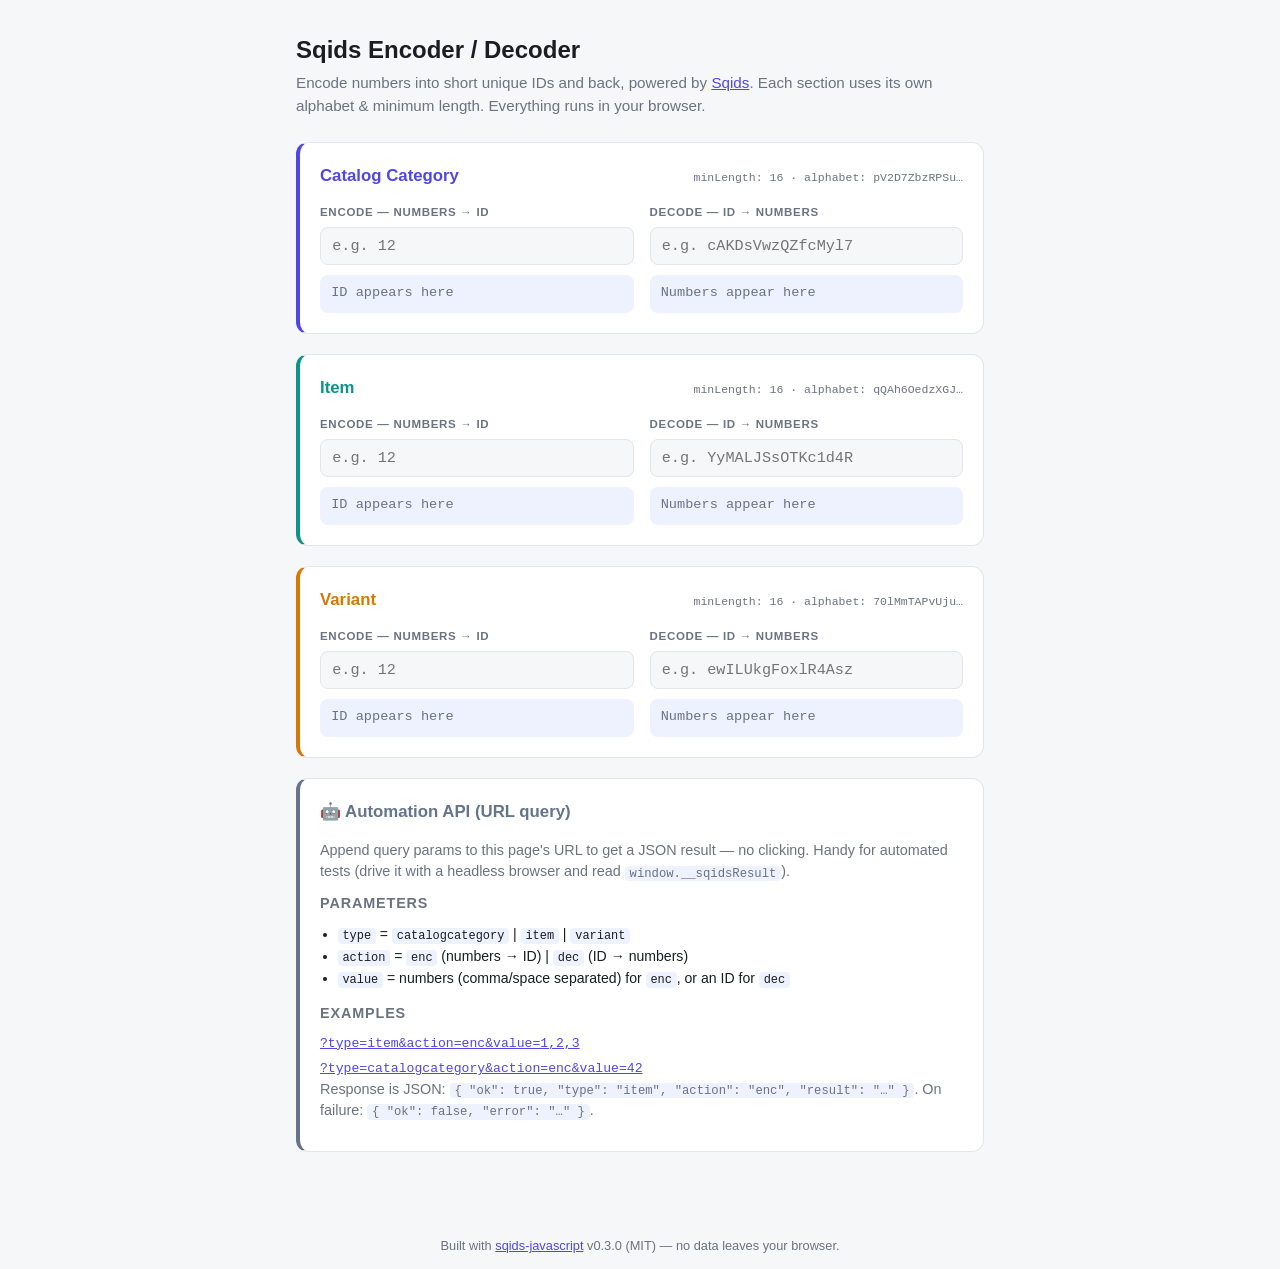
==== commit 1ba05dc7: "Merge to single page (UI + automation) and split code by concern - One index.html serves both the in" ====
--- a/index.html
+++ b/index.html
@@ -4,1060 +4,43 @@
 <meta charset="UTF-8">
 <meta name="viewport" content="width=device-width, initial-scale=1.0">
 <title>Sqids Encoder / Decoder</title>
-<meta name="description" content="Encode numbers to short unique IDs and decode them back, using Sqids.">
-<style>
-  :root {
-    --bg: #f6f7f9;
-    --card: #ffffff;
-    --text: #1a1d21;
-    --muted: #6b7280;
-    --border: #e2e5e9;
-    --accent: #4f46e5;
-    --accent-soft: #eef2ff;
-    --error: #dc2626;
-    --ok: #16a34a;
-    --mono: ui-monospace, SFMono-Regular, Menlo, Consolas, monospace;
-  }
-  @media (prefers-color-scheme: dark) {
-    :root {
-      --bg: #101318;
-      --card: #1a1f27;
-      --text: #e8eaed;
-      --muted: #9aa2ad;
-      --border: #2c333d;
-      --accent: #818cf8;
-      --accent-soft: #23283f;
-      --error: #f87171;
-      --ok: #4ade80;
-    }
-  }
-  * { box-sizing: border-box; }
-  body {
-    margin: 0;
-    font-family: -apple-system, BlinkMacSystemFont, "Segoe UI", Roboto, sans-serif;
-    background: var(--bg);
-    color: var(--text);
-    line-height: 1.5;
-    min-height: 100vh;
-    display: flex;
-    flex-direction: column;
-  }
-  main {
-    width: 100%;
-    max-width: 720px;
-    margin: 0 auto;
-    padding: 2rem 1rem 3rem;
-    flex: 1;
-  }
-  h1 { font-size: 1.5rem; margin: 0 0 0.25rem; }
-  .subtitle { color: var(--muted); margin: 0 0 1.5rem; font-size: 0.95rem; }
-  .subtitle a { color: var(--accent); }
-  .card {
-    background: var(--card);
-    border: 1px solid var(--border);
-    border-left: 4px solid var(--section-color, var(--accent));
-    border-radius: 12px;
-    padding: 1.25rem;
-    margin-bottom: 1.25rem;
-  }
-  .section-header {
-    display: flex;
-    align-items: baseline;
-    justify-content: space-between;
-    flex-wrap: wrap;
-    gap: 0.25rem 0.75rem;
-    margin-bottom: 1rem;
-  }
-  .section-header h2 {
-    font-size: 1.05rem;
-    margin: 0;
-    color: var(--section-color, var(--text));
-  }
-  .section-config {
-    font-family: var(--mono);
-    font-size: 0.72rem;
-    color: var(--muted);
-    word-break: break-all;
-  }
-  .pane-label {
-    font-size: 0.72rem;
-    text-transform: uppercase;
-    letter-spacing: 0.06em;
-    color: var(--muted);
-    margin: 0 0 0.4rem;
-    font-weight: 600;
-  }
-  .panes { display: grid; grid-template-columns: 1fr 1fr; gap: 1rem; }
-  @media (max-width: 560px) { .panes { grid-template-columns: 1fr; } }
-  input[type="text"] {
-    width: 100%;
-    padding: 0.55rem 0.7rem;
-    font-size: 0.95rem;
-    font-family: var(--mono);
-    border: 1px solid var(--border);
-    border-radius: 8px;
-    background: var(--bg);
-    color: var(--text);
-    outline: none;
-  }
-  input:focus { border-color: var(--section-color, var(--accent)); }
-  .result-row {
-    display: flex;
-    align-items: center;
-    gap: 0.5rem;
-    margin-top: 0.6rem;
-  }
-  .result {
-    flex: 1;
-    font-family: var(--mono);
-    font-size: 0.95rem;
-    padding: 0.55rem 0.7rem;
-    background: var(--accent-soft);
-    border-radius: 8px;
-    word-break: break-all;
-    min-height: 2.35rem;
-    display: flex;
-    align-items: center;
-  }
-  .result.empty { color: var(--muted); font-size: 0.85rem; }
-  .result.error { background: transparent; color: var(--error); border: 1px dashed var(--error); font-size: 0.85rem; }
-  button.copy {
-    flex-shrink: 0;
-    padding: 0.5rem 0.8rem;
-    font-size: 0.8rem;
-    border: 1px solid var(--border);
-    border-radius: 8px;
-    background: var(--card);
-    color: var(--text);
-    cursor: pointer;
-  }
-  button.copy:hover { border-color: var(--section-color, var(--accent)); color: var(--section-color, var(--accent)); }
-  button.copy.copied { border-color: var(--ok); color: var(--ok); }
-  footer {
-    text-align: center;
-    font-size: 0.8rem;
-    color: var(--muted);
-    padding: 1rem;
-  }
-  footer a { color: var(--accent); }
-</style>
+<meta name="description" content="Encode numbers to short unique IDs and decode them back, using Sqids. Interactive UI plus a URL query API for automation.">
+<link rel="stylesheet" href="css/styles.css">
 </head>
 <body>
 <main>
   <h1>Sqids Encoder / Decoder</h1>
   <p class="subtitle">Encode numbers into short unique IDs and back, powered by <a href="https://sqids.org" target="_blank" rel="noopener">Sqids</a>. Each section uses its own alphabet &amp; minimum length. Everything runs in your browser.</p>
 
-  <div id="sections"><!-- sections are rendered here from the SECTIONS config below --></div>
+  <!-- Interactive cards are rendered here by js/app.js from the SECTIONS config -->
+  <div id="sections"></div>
+
+  <!-- Automation API documentation (this same page serves JSON when given query params) -->
+  <div class="card automation-help" style="--section-color:#64748b">
+    <div class="section-header"><h2 style="color:#64748b">🤖 Automation API (URL query)</h2></div>
+    <p>Append query params to this page's URL to get a JSON result — no clicking. Handy for automated tests (drive it with a headless browser and read <code>window.__sqidsResult</code>).</p>
+    <p class="pane-label">Parameters</p>
+    <ul>
+      <li><code>type</code> = <code>catalogcategory</code> | <code>item</code> | <code>variant</code></li>
+      <li><code>action</code> = <code>enc</code> (numbers → ID) | <code>dec</code> (ID → numbers)</li>
+      <li><code>value</code> = numbers (comma/space separated) for <code>enc</code>, or an ID for <code>dec</code></li>
+    </ul>
+    <p class="pane-label">Examples</p>
+    <div class="example-links">
+      <a href="?type=item&action=enc&value=1,2,3">?type=item&action=enc&value=1,2,3</a>
+      <a href="?type=catalogcategory&action=enc&value=42">?type=catalogcategory&action=enc&value=42</a>
+    </div>
+    <p class="help-note">Response is JSON: <code>{ "ok": true, "type": "item", "action": "enc", "result": "…" }</code>. On failure: <code>{ "ok": false, "error": "…" }</code>.</p>
+  </div>
 </main>
 
 <footer>
   Built with <a href="https://github.com/sqids/sqids-javascript" target="_blank" rel="noopener">sqids-javascript</a> v0.3.0 (MIT) — no data leaves your browser.
 </footer>
 
-<script>
-/* ============================================================
- * Sqids library v0.3.0 — https://github.com/sqids/sqids-javascript
- * MIT License. Inlined below unmodified except for removal of
- * ESM export keywords so it runs as a plain script.
- * ============================================================ */
-const defaultOptions = {
-    alphabet: 'abcdefghijklmnopqrstuvwxyzABCDEFGHIJKLMNOPQRSTUVWXYZ0123456789',
-    minLength: 0,
-    blocklist: new Set([
-        '0rgasm',
-        '1d10t',
-        '1d1ot',
-        '1di0t',
-        '1diot',
-        '1eccacu10',
-        '1eccacu1o',
-        '1eccacul0',
-        '1eccaculo',
-        '1mbec11e',
-        '1mbec1le',
-        '1mbeci1e',
-        '1mbecile',
-        'a11upat0',
-        'a11upato',
-        'a1lupat0',
-        'a1lupato',
-        'aand',
-        'ah01e',
-        'ah0le',
-        'aho1e',
-        'ahole',
-        'al1upat0',
-        'al1upato',
-        'allupat0',
-        'allupato',
-        'ana1',
-        'ana1e',
-        'anal',
-        'anale',
-        'anus',
-        'arrapat0',
-        'arrapato',
-        'arsch',
-        'arse',
-        'ass',
-        'b00b',
-        'b00be',
-        'b01ata',
-        'b0ceta',
-        'b0iata',
-        'b0ob',
-        'b0obe',
-        'b0sta',
-        'b1tch',
-        'b1te',
-        'b1tte',
-        'ba1atkar',
-        'balatkar',
-        'bastard0',
-        'bastardo',
-        'batt0na',
-        'battona',
-        'bitch',
-        'bite',
-        'bitte',
-        'bo0b',
-        'bo0be',
-        'bo1ata',
-        'boceta',
-        'boiata',
-        'boob',
-        'boobe',
-        'bosta',
-        'bran1age',
-        'bran1er',
-        'bran1ette',
-        'bran1eur',
-        'bran1euse',
-        'branlage',
-        'branler',
-        'branlette',
-        'branleur',
-        'branleuse',
-        'c0ck',
-        'c0g110ne',
-        'c0g11one',
-        'c0g1i0ne',
-        'c0g1ione',
-        'c0gl10ne',
-        'c0gl1one',
-        'c0gli0ne',
-        'c0glione',
-        'c0na',
-        'c0nnard',
-        'c0nnasse',
-        'c0nne',
-        'c0u111es',
-        'c0u11les',
-        'c0u1l1es',
-        'c0u1lles',
-        'c0ui11es',
-        'c0ui1les',
-        'c0uil1es',
-        'c0uilles',
-        'c11t',
-        'c11t0',
-        'c11to',
-        'c1it',
-        'c1it0',
-        'c1ito',
-        'cabr0n',
-        'cabra0',
-        'cabrao',
-        'cabron',
-        'caca',
-        'cacca',
-        'cacete',
-        'cagante',
-        'cagar',
-        'cagare',
-        'cagna',
-        'cara1h0',
-        'cara1ho',
-        'caracu10',
-        'caracu1o',
-        'caracul0',
-        'caraculo',
-        'caralh0',
-        'caralho',
-        'cazz0',
-        'cazz1mma',
-        'cazzata',
-        'cazzimma',
-        'cazzo',
-        'ch00t1a',
-        'ch00t1ya',
-        'ch00tia',
-        'ch00tiya',
-        'ch0d',
-        'ch0ot1a',
-        'ch0ot1ya',
-        'ch0otia',
-        'ch0otiya',
-        'ch1asse',
-        'ch1avata',
-        'ch1er',
-        'ch1ng0',
-        'ch1ngadaz0s',
-        'ch1ngadazos',
-        'ch1ngader1ta',
-        'ch1ngaderita',
-        'ch1ngar',
-        'ch1ngo',
-        'ch1ngues',
-        'ch1nk',
-        'chatte',
-        'chiasse',
-        'chiavata',
-        'chier',
-        'ching0',
-        'chingadaz0s',
-        'chingadazos',
-        'chingader1ta',
-        'chingaderita',
-        'chingar',
-        'chingo',
-        'chingues',
-        'chink',
-        'cho0t1a',
-        'cho0t1ya',
-        'cho0tia',
-        'cho0tiya',
-        'chod',
-        'choot1a',
-        'choot1ya',
-        'chootia',
-        'chootiya',
-        'cl1t',
-        'cl1t0',
-        'cl1to',
-        'clit',
-        'clit0',
-        'clito',
-        'cock',
-        'cog110ne',
-        'cog11one',
-        'cog1i0ne',
-        'cog1ione',
-        'cogl10ne',
-        'cogl1one',
-        'cogli0ne',
-        'coglione',
-        'cona',
-        'connard',
-        'connasse',
-        'conne',
-        'cou111es',
-        'cou11les',
-        'cou1l1es',
-        'cou1lles',
-        'coui11es',
-        'coui1les',
-        'couil1es',
-        'couilles',
-        'cracker',
-        'crap',
-        'cu10',
-        'cu1att0ne',
-        'cu1attone',
-        'cu1er0',
-        'cu1ero',
-        'cu1o',
-        'cul0',
-        'culatt0ne',
-        'culattone',
-        'culer0',
-        'culero',
-        'culo',
-        'cum',
-        'cunt',
-        'd11d0',
-        'd11do',
-        'd1ck',
-        'd1ld0',
-        'd1ldo',
-        'damn',
-        'de1ch',
-        'deich',
-        'depp',
-        'di1d0',
-        'di1do',
-        'dick',
-        'dild0',
-        'dildo',
-        'dyke',
-        'encu1e',
-        'encule',
-        'enema',
-        'enf01re',
-        'enf0ire',
-        'enfo1re',
-        'enfoire',
-        'estup1d0',
-        'estup1do',
-        'estupid0',
-        'estupido',
-        'etr0n',
-        'etron',
-        'f0da',
-        'f0der',
-        'f0ttere',
-        'f0tters1',
-        'f0ttersi',
-        'f0tze',
-        'f0utre',
-        'f1ca',
-        'f1cker',
-        'f1ga',
-        'fag',
-        'fica',
-        'ficker',
-        'figa',
-        'foda',
-        'foder',
-        'fottere',
-        'fotters1',
-        'fottersi',
-        'fotze',
-        'foutre',
-        'fr0c10',
-        'fr0c1o',
-        'fr0ci0',
-        'fr0cio',
-        'fr0sc10',
-        'fr0sc1o',
-        'fr0sci0',
-        'fr0scio',
-        'froc10',
-        'froc1o',
-        'froci0',
-        'frocio',
-        'frosc10',
-        'frosc1o',
-        'frosci0',
-        'froscio',
-        'fuck',
-        'g00',
-        'g0o',
-        'g0u1ne',
-        'g0uine',
-        'gandu',
-        'go0',
-        'goo',
-        'gou1ne',
-        'gouine',
-        'gr0gnasse',
-        'grognasse',
-        'haram1',
-        'harami',
-        'haramzade',
-        'hund1n',
-        'hundin',
-        'id10t',
-        'id1ot',
-        'idi0t',
-        'idiot',
-        'imbec11e',
-        'imbec1le',
-        'imbeci1e',
-        'imbecile',
-        'j1zz',
-        'jerk',
-        'jizz',
-        'k1ke',
-        'kam1ne',
-        'kamine',
-        'kike',
-        'leccacu10',
-        'leccacu1o',
-        'leccacul0',
-        'leccaculo',
-        'm1erda',
-        'm1gn0tta',
-        'm1gnotta',
-        'm1nch1a',
-        'm1nchia',
-        'm1st',
-        'mam0n',
-        'mamahuev0',
-        'mamahuevo',
-        'mamon',
-        'masturbat10n',
-        'masturbat1on',
-        'masturbate',
-        'masturbati0n',
-        'masturbation',
-        'merd0s0',
-        'merd0so',
-        'merda',
-        'merde',
-        'merdos0',
-        'merdoso',
-        'mierda',
-        'mign0tta',
-        'mignotta',
-        'minch1a',
-        'minchia',
-        'mist',
-        'musch1',
-        'muschi',
-        'n1gger',
-        'neger',
-        'negr0',
-        'negre',
-        'negro',
-        'nerch1a',
-        'nerchia',
-        'nigger',
-        'orgasm',
-        'p00p',
-        'p011a',
-        'p01la',
-        'p0l1a',
-        'p0lla',
-        'p0mp1n0',
-        'p0mp1no',
-        'p0mpin0',
-        'p0mpino',
-        'p0op',
-        'p0rca',
-        'p0rn',
-        'p0rra',
-        'p0uff1asse',
-        'p0uffiasse',
-        'p1p1',
-        'p1pi',
-        'p1r1a',
-        'p1rla',
-        'p1sc10',
-        'p1sc1o',
-        'p1sci0',
-        'p1scio',
-        'p1sser',
-        'pa11e',
-        'pa1le',
-        'pal1e',
-        'palle',
-        'pane1e1r0',
-        'pane1e1ro',
-        'pane1eir0',
-        'pane1eiro',
-        'panele1r0',
-        'panele1ro',
-        'paneleir0',
-        'paneleiro',
-        'patakha',
-        'pec0r1na',
-        'pec0rina',
-        'pecor1na',
-        'pecorina',
-        'pen1s',
-        'pendej0',
-        'pendejo',
-        'penis',
-        'pip1',
-        'pipi',
-        'pir1a',
-        'pirla',
-        'pisc10',
-        'pisc1o',
-        'pisci0',
-        'piscio',
-        'pisser',
-        'po0p',
-        'po11a',
-        'po1la',
-        'pol1a',
-        'polla',
-        'pomp1n0',
-        'pomp1no',
-        'pompin0',
-        'pompino',
-        'poop',
-        'porca',
-        'porn',
-        'porra',
-        'pouff1asse',
-        'pouffiasse',
-        'pr1ck',
-        'prick',
-        'pussy',
-        'put1za',
-        'puta',
-        'puta1n',
-        'putain',
-        'pute',
-        'putiza',
-        'puttana',
-        'queca',
-        'r0mp1ba11e',
-        'r0mp1ba1le',
-        'r0mp1bal1e',
-        'r0mp1balle',
-        'r0mpiba11e',
-        'r0mpiba1le',
-        'r0mpibal1e',
-        'r0mpiballe',
-        'rand1',
-        'randi',
-        'rape',
-        'recch10ne',
-        'recch1one',
-        'recchi0ne',
-        'recchione',
-        'retard',
-        'romp1ba11e',
-        'romp1ba1le',
-        'romp1bal1e',
-        'romp1balle',
-        'rompiba11e',
-        'rompiba1le',
-        'rompibal1e',
-        'rompiballe',
-        'ruff1an0',
-        'ruff1ano',
-        'ruffian0',
-        'ruffiano',
-        's1ut',
-        'sa10pe',
-        'sa1aud',
-        'sa1ope',
-        'sacanagem',
-        'sal0pe',
-        'salaud',
-        'salope',
-        'saugnapf',
-        'sb0rr0ne',
-        'sb0rra',
-        'sb0rrone',
-        'sbattere',
-        'sbatters1',
-        'sbattersi',
-        'sborr0ne',
-        'sborra',
-        'sborrone',
-        'sc0pare',
-        'sc0pata',
-        'sch1ampe',
-        'sche1se',
-        'sche1sse',
-        'scheise',
-        'scheisse',
-        'schlampe',
-        'schwachs1nn1g',
-        'schwachs1nnig',
-        'schwachsinn1g',
-        'schwachsinnig',
-        'schwanz',
-        'scopare',
-        'scopata',
-        'sexy',
-        'sh1t',
-        'shit',
-        'slut',
-        'sp0mp1nare',
-        'sp0mpinare',
-        'spomp1nare',
-        'spompinare',
-        'str0nz0',
-        'str0nza',
-        'str0nzo',
-        'stronz0',
-        'stronza',
-        'stronzo',
-        'stup1d',
-        'stupid',
-        'succh1am1',
-        'succh1ami',
-        'succhiam1',
-        'succhiami',
-        'sucker',
-        't0pa',
-        'tapette',
-        'test1c1e',
-        'test1cle',
-        'testic1e',
-        'testicle',
-        'tette',
-        'topa',
-        'tr01a',
-        'tr0ia',
-        'tr0mbare',
-        'tr1ng1er',
-        'tr1ngler',
-        'tring1er',
-        'tringler',
-        'tro1a',
-        'troia',
-        'trombare',
-        'turd',
-        'twat',
-        'vaffancu10',
-        'vaffancu1o',
-        'vaffancul0',
-        'vaffanculo',
-        'vag1na',
-        'vagina',
-        'verdammt',
-        'verga',
-        'w1chsen',
-        'wank',
-        'wichsen',
-        'x0ch0ta',
-        'x0chota',
-        'xana',
-        'xoch0ta',
-        'xochota',
-        'z0cc01a',
-        'z0cc0la',
-        'z0cco1a',
-        'z0ccola',
-        'z1z1',
-        'z1zi',
-        'ziz1',
-        'zizi',
-        'zocc01a',
-        'zocc0la',
-        'zocco1a',
-        'zoccola',
-    ]),
-};
-class Sqids {
-    constructor(options) {
-        var _a, _b, _c;
-        const alphabet = (_a = options === null || options === void 0 ? void 0 : options.alphabet) !== null && _a !== void 0 ? _a : defaultOptions.alphabet;
-        const minLength = (_b = options === null || options === void 0 ? void 0 : options.minLength) !== null && _b !== void 0 ? _b : defaultOptions.minLength;
-        const blocklist = (_c = options === null || options === void 0 ? void 0 : options.blocklist) !== null && _c !== void 0 ? _c : defaultOptions.blocklist;
-        if (new Blob([alphabet]).size !== alphabet.length) {
-            throw new Error('Alphabet cannot contain multibyte characters');
-        }
-        const minAlphabetLength = 3;
-        if (alphabet.length < minAlphabetLength) {
-            throw new Error(`Alphabet length must be at least ${minAlphabetLength}`);
-        }
-        if (new Set(alphabet).size !== alphabet.length) {
-            throw new Error('Alphabet must contain unique characters');
-        }
-        const minLengthLimit = 255;
-        if (typeof minLength !== 'number' ||
-            minLength < 0 ||
-            minLength > minLengthLimit) {
-            throw new Error(`Minimum length has to be between 0 and ${minLengthLimit}`);
-        }
-        const filteredBlocklist = new Set();
-        const alphabetChars = alphabet.toLowerCase().split('');
-        for (const word of blocklist) {
-            if (word.length >= 3) {
-                const wordLowercased = word.toLowerCase();
-                const wordChars = wordLowercased.split('');
-                const intersection = wordChars.filter((c) => alphabetChars.includes(c));
-                if (intersection.length === wordChars.length) {
-                    filteredBlocklist.add(wordLowercased);
-                }
-            }
-        }
-        this.alphabet = this.shuffle(alphabet);
-        this.minLength = minLength;
-        this.blocklist = filteredBlocklist;
-    }
-    encode(numbers) {
-        if (numbers.length === 0) {
-            return '';
-        }
-        const inRangeNumbers = numbers.filter((n) => n >= 0 && n <= this.maxValue());
-        if (inRangeNumbers.length !== numbers.length) {
-            throw new Error(`Encoding supports numbers between 0 and ${this.maxValue()}`);
-        }
-        return this.encodeNumbers(numbers);
-    }
-    decode(id) {
-        const ret = [];
-        if (id === '') {
-            return ret;
-        }
-        const alphabetChars = this.alphabet.split('');
-        for (const c of id.split('')) {
-            if (!alphabetChars.includes(c)) {
-                return ret;
-            }
-        }
-        const prefix = id.charAt(0);
-        const offset = this.alphabet.indexOf(prefix);
-        let alphabet = this.alphabet.slice(offset) + this.alphabet.slice(0, offset);
-        alphabet = alphabet.split('').reverse().join('');
-        let slicedId = id.slice(1);
-        while (slicedId.length > 0) {
-            const separator = alphabet.slice(0, 1);
-            const chunks = slicedId.split(separator);
-            if (chunks.length > 0) {
-                if (chunks[0] === '') {
-                    return ret;
-                }
-                ret.push(this.toNumber(chunks[0], alphabet.slice(1)));
-                if (chunks.length > 1) {
-                    alphabet = this.shuffle(alphabet);
-                }
-            }
-            slicedId = chunks.slice(1).join(separator);
-        }
-        return ret;
-    }
-    encodeNumbers(numbers, increment = 0) {
-        if (increment > this.alphabet.length) {
-            throw new Error('Reached max attempts to re-generate the ID');
-        }
-        let offset = numbers.reduce((a, v, i) => this.alphabet[v % this.alphabet.length].codePointAt(0) + i + a, numbers.length) % this.alphabet.length;
-        offset = (offset + increment) % this.alphabet.length;
-        let alphabet = this.alphabet.slice(offset) + this.alphabet.slice(0, offset);
-        const prefix = alphabet.charAt(0);
-        alphabet = alphabet.split('').reverse().join('');
-        const ret = [prefix];
-        for (let i = 0; i !== numbers.length; i++) {
-            const num = numbers[i];
-            ret.push(this.toId(num, alphabet.slice(1)));
-            if (i < numbers.length - 1) {
-                ret.push(alphabet.slice(0, 1));
-                alphabet = this.shuffle(alphabet);
-            }
-        }
-        let id = ret.join('');
-        if (this.minLength > id.length) {
-            id += alphabet.slice(0, 1);
-            while (this.minLength - id.length > 0) {
-                alphabet = this.shuffle(alphabet);
-                id += alphabet.slice(0, Math.min(this.minLength - id.length, alphabet.length));
-            }
-        }
-        if (this.isBlockedId(id)) {
-            id = this.encodeNumbers(numbers, increment + 1);
-        }
-        return id;
-    }
-    shuffle(alphabet) {
-        const chars = alphabet.split('');
-        for (let i = 0, j = chars.length - 1; j > 0; i++, j--) {
-            const r = (i * j + chars[i].codePointAt(0) + chars[j].codePointAt(0)) %
-                chars.length;
-            [chars[i], chars[r]] = [chars[r], chars[i]];
-        }
-        return chars.join('');
-    }
-    toId(num, alphabet) {
-        const id = [];
-        const chars = alphabet.split('');
-        let result = num;
-        do {
-            id.unshift(chars[result % chars.length]);
-            result = Math.floor(result / chars.length);
-        } while (result > 0);
-        return id.join('');
-    }
-    toNumber(id, alphabet) {
-        const chars = alphabet.split('');
-        return id.split('').reduce((a, v) => a * chars.length + chars.indexOf(v), 0);
-    }
-    isBlockedId(id) {
-        const lowercaseId = id.toLowerCase();
-        for (const word of this.blocklist) {
-            if (word.length <= lowercaseId.length) {
-                if (lowercaseId.length <= 3 || word.length <= 3) {
-                    if (lowercaseId === word) {
-                        return true;
-                    }
-                }
-                else if (/\d/.test(word)) {
-                    if (lowercaseId.startsWith(word) || lowercaseId.endsWith(word)) {
-                        return true;
-                    }
-                }
-                else if (lowercaseId.includes(word)) {
-                    return true;
-                }
-            }
-        }
-        return false;
-    }
-    maxValue() {
-        return Number.MAX_SAFE_INTEGER;
-    }
-}
-
-/* ============================================================
- * ✏️  EDIT ME — section configuration
- *
- * Each section gets its own Sqids alphabet and minimum ID
- * length. The alphabets below are DUMMY placeholders — replace
- * them with your real ones. Rules:
- *   - at least 3 characters, all unique
- *   - encode & decode only match when the alphabet is the same
- * ============================================================ */
-var SECTIONS = [
-  {
-    name: 'Catalog Category',
-    color: '#4f46e5', // indigo
-    alphabet: 'pV2D7ZbzRPSulJdgNctvFq1KGhfH54wsUETn6oQr8Bi3mMACa09exYOkLyXjWI',
-    minLength: 16,
-  },
-  {
-    name: 'Item',
-    color: '#0d9488', // teal
-    alphabet: 'qQAh6OedzXGJHiTn3WE0vK7yNCtl8c5UmfsLoxgjYPDIuMS1kwF492aVRpZrbB',
-    minLength: 16,
-  },
-  {
-    name: 'Variant',
-    color: '#d97706', // amber
-    alphabet: '70lMmTAPvUjuGLrORNeHS84ca9hsgynDkxJVpCwfKEZib1qXdz3t52Q6FoYIWB',
-    minLength: 16,
-  },
-];
-
-/* ============================================================
- * App logic — renders one encode/decode card per section
- * ============================================================ */
-(function () {
-  var container = document.getElementById('sections');
-
-  function setResult(el, copyBtn, text, state) {
-    el.textContent = text;
-    el.classList.toggle('empty', state === 'empty');
-    el.classList.toggle('error', state === 'error');
-    copyBtn.hidden = state !== 'ok';
-  }
-
-  function parseNumbers(raw) {
-    var parts = raw.split(/[\s,;]+/).filter(Boolean);
-    var numbers = [];
-    for (var i = 0; i < parts.length; i++) {
-      if (!/^\d+$/.test(parts[i])) {
-        throw new Error('"' + parts[i] + '" is not a non-negative integer');
-      }
-      var n = Number(parts[i]);
-      if (!Number.isSafeInteger(n)) {
-        throw new Error('"' + parts[i] + '" exceeds the maximum safe integer (' + Number.MAX_SAFE_INTEGER + ')');
-      }
-      numbers.push(n);
-    }
-    return numbers;
-  }
-
-  function bindCopy(button, resultEl) {
-    button.addEventListener('click', function () {
-      var text = resultEl.textContent.split('  (non-canonical')[0];
-      navigator.clipboard.writeText(text).then(function () {
-        button.textContent = 'Copied!';
-        button.classList.add('copied');
-        setTimeout(function () {
-          button.textContent = 'Copy';
-          button.classList.remove('copied');
-        }, 1500);
-      });
-    });
-  }
-
-  function el(tag, className, text) {
-    var node = document.createElement(tag);
-    if (className) node.className = className;
-    if (text) node.textContent = text;
-    return node;
-  }
-
-  function buildPane(labelText, placeholder, resultPlaceholder) {
-    var pane = el('div');
-    pane.appendChild(el('p', 'pane-label', labelText));
-    var input = document.createElement('input');
-    input.type = 'text';
-    input.spellcheck = false;
-    input.autocomplete = 'off';
-    input.placeholder = placeholder;
-    pane.appendChild(input);
-    var row = el('div', 'result-row');
-    var result = el('div', 'result empty', resultPlaceholder);
-    var copy = el('button', 'copy', 'Copy');
-    copy.hidden = true;
-    row.appendChild(result);
-    row.appendChild(copy);
-    pane.appendChild(row);
-    bindCopy(copy, result);
-    return { pane: pane, input: input, result: result, copy: copy };
-  }
-
-  SECTIONS.forEach(function (section) {
-    var sqids;
-    var configError = null;
-    try {
-      sqids = new Sqids({ alphabet: section.alphabet, minLength: section.minLength });
-    } catch (e) {
-      configError = e.message;
-    }
-
-    var card = el('div', 'card');
-    card.style.setProperty('--section-color', section.color);
-
-    var header = el('div', 'section-header');
-    header.appendChild(el('h2', null, section.name));
-    header.appendChild(el('span', 'section-config',
-      'minLength: ' + section.minLength + ' · alphabet: ' + section.alphabet.slice(0, 12) + '…'));
-    card.appendChild(header);
-
-    if (configError) {
-      var err = el('div', 'result error', 'Invalid config for this section: ' + configError);
-      card.appendChild(err);
-      container.appendChild(card);
-      return;
-    }
-
-    var panes = el('div', 'panes');
-    var enc = buildPane('Encode — numbers → ID', 'e.g. 12', 'ID appears here');
-    var dec = buildPane('Decode — ID → numbers', 'e.g. ' + sqids.encode([12]), 'Numbers appear here');
-    panes.appendChild(enc.pane);
-    panes.appendChild(dec.pane);
-    card.appendChild(panes);
-    container.appendChild(card);
-
-    enc.input.addEventListener('input', function () {
-      var raw = enc.input.value.trim();
-      if (!raw) {
-        setResult(enc.result, enc.copy, 'ID appears here', 'empty');
-        return;
-      }
-      try {
-        var id = sqids.encode(parseNumbers(raw));
-        setResult(enc.result, enc.copy, id, 'ok');
-      } catch (e) {
-        setResult(enc.result, enc.copy, e.message, 'error');
-      }
-    });
-
-    dec.input.addEventListener('input', function () {
-      var raw = dec.input.value.trim();
-      if (!raw) {
-        setResult(dec.result, dec.copy, 'Numbers appear here', 'empty');
-        return;
-      }
-      try {
-        var numbers = sqids.decode(raw);
-        if (numbers.length === 0) {
-          setResult(dec.result, dec.copy, 'Not a valid ID for this section’s alphabet', 'error');
-          return;
-        }
-        // Round-trip check: a canonical ID re-encodes to itself
-        var canonical = sqids.encode(numbers);
-        var text = numbers.join(', ');
-        if (canonical !== raw) {
-          text += '  (non-canonical: re-encodes to "' + canonical + '")';
-        }
-        setResult(dec.result, dec.copy, text, 'ok');
-      } catch (e) {
-        setResult(dec.result, dec.copy, e.message, 'error');
-      }
-    });
-  });
-})();
-</script>
+<!-- Load order matters: library + config define the globals app.js uses -->
+<script src="js/sqids.js"></script>
+<script src="js/config.js"></script>
+<script src="js/app.js"></script>
 </body>
 </html>
--- a/css/styles.css
+++ b/css/styles.css
@@ -0,0 +1,171 @@
+/* ============================================================
+ * Sqids Encoder / Decoder — styling
+ * ============================================================ */
+:root {
+  --bg: #f6f7f9;
+  --card: #ffffff;
+  --text: #1a1d21;
+  --muted: #6b7280;
+  --border: #e2e5e9;
+  --accent: #4f46e5;
+  --accent-soft: #eef2ff;
+  --error: #dc2626;
+  --ok: #16a34a;
+  --mono: ui-monospace, SFMono-Regular, Menlo, Consolas, monospace;
+}
+@media (prefers-color-scheme: dark) {
+  :root {
+    --bg: #101318;
+    --card: #1a1f27;
+    --text: #e8eaed;
+    --muted: #9aa2ad;
+    --border: #2c333d;
+    --accent: #818cf8;
+    --accent-soft: #23283f;
+    --error: #f87171;
+    --ok: #4ade80;
+  }
+}
+* { box-sizing: border-box; }
+body {
+  margin: 0;
+  font-family: -apple-system, BlinkMacSystemFont, "Segoe UI", Roboto, sans-serif;
+  background: var(--bg);
+  color: var(--text);
+  line-height: 1.5;
+  min-height: 100vh;
+  display: flex;
+  flex-direction: column;
+}
+main {
+  width: 100%;
+  max-width: 720px;
+  margin: 0 auto;
+  padding: 2rem 1rem 3rem;
+  flex: 1;
+}
+h1 { font-size: 1.5rem; margin: 0 0 0.25rem; }
+.subtitle { color: var(--muted); margin: 0 0 1.5rem; font-size: 0.95rem; }
+.subtitle a { color: var(--accent); }
+.card {
+  background: var(--card);
+  border: 1px solid var(--border);
+  border-left: 4px solid var(--section-color, var(--accent));
+  border-radius: 12px;
+  padding: 1.25rem;
+  margin-bottom: 1.25rem;
+}
+.section-header {
+  display: flex;
+  align-items: baseline;
+  justify-content: space-between;
+  flex-wrap: wrap;
+  gap: 0.25rem 0.75rem;
+  margin-bottom: 1rem;
+}
+.section-header h2 {
+  font-size: 1.05rem;
+  margin: 0;
+  color: var(--section-color, var(--text));
+}
+.section-config {
+  font-family: var(--mono);
+  font-size: 0.72rem;
+  color: var(--muted);
+  word-break: break-all;
+}
+.pane-label {
+  font-size: 0.72rem;
+  text-transform: uppercase;
+  letter-spacing: 0.06em;
+  color: var(--muted);
+  margin: 0 0 0.4rem;
+  font-weight: 600;
+}
+.panes { display: grid; grid-template-columns: 1fr 1fr; gap: 1rem; }
+@media (max-width: 560px) { .panes { grid-template-columns: 1fr; } }
+input[type="text"] {
+  width: 100%;
+  padding: 0.55rem 0.7rem;
+  font-size: 0.95rem;
+  font-family: var(--mono);
+  border: 1px solid var(--border);
+  border-radius: 8px;
+  background: var(--bg);
+  color: var(--text);
+  outline: none;
+}
+input:focus { border-color: var(--section-color, var(--accent)); }
+.result-row {
+  display: flex;
+  align-items: center;
+  gap: 0.5rem;
+  margin-top: 0.6rem;
+}
+.result {
+  flex: 1;
+  font-family: var(--mono);
+  font-size: 0.95rem;
+  padding: 0.55rem 0.7rem;
+  background: var(--accent-soft);
+  border-radius: 8px;
+  word-break: break-all;
+  min-height: 2.35rem;
+  display: flex;
+  align-items: center;
+}
+.result.empty { color: var(--muted); font-size: 0.85rem; }
+.result.error { background: transparent; color: var(--error); border: 1px dashed var(--error); font-size: 0.85rem; }
+button.copy {
+  flex-shrink: 0;
+  padding: 0.5rem 0.8rem;
+  font-size: 0.8rem;
+  border: 1px solid var(--border);
+  border-radius: 8px;
+  background: var(--card);
+  color: var(--text);
+  cursor: pointer;
+}
+button.copy:hover { border-color: var(--section-color, var(--accent)); color: var(--section-color, var(--accent)); }
+button.copy.copied { border-color: var(--ok); color: var(--ok); }
+footer {
+  text-align: center;
+  font-size: 0.8rem;
+  color: var(--muted);
+  padding: 1rem;
+}
+footer a { color: var(--accent); }
+
+/* ---- Automation API help card ---- */
+.automation-help p { margin: 0 0 0.6rem; font-size: 0.9rem; color: var(--muted); }
+.automation-help ul { margin: 0 0 0.8rem; padding-left: 1.1rem; font-size: 0.88rem; color: var(--text); }
+.automation-help code {
+  font-family: var(--mono);
+  font-size: 0.85em;
+  background: var(--accent-soft);
+  padding: 0.05rem 0.3rem;
+  border-radius: 4px;
+}
+.example-links {
+  font-family: var(--mono);
+  font-size: 0.82rem;
+  display: flex;
+  flex-direction: column;
+  gap: 0.35rem;
+  word-break: break-all;
+}
+.example-links a { color: var(--accent); }
+.help-note { font-size: 0.82rem; }
+
+/* ---- Headless JSON output (query mode) ---- */
+.json-output {
+  margin: 0;
+  padding: 1.25rem;
+  font-family: var(--mono);
+  font-size: 0.95rem;
+  white-space: pre-wrap;
+  word-break: break-word;
+  color: var(--text);
+  background: var(--bg);
+  min-height: 100vh;
+}
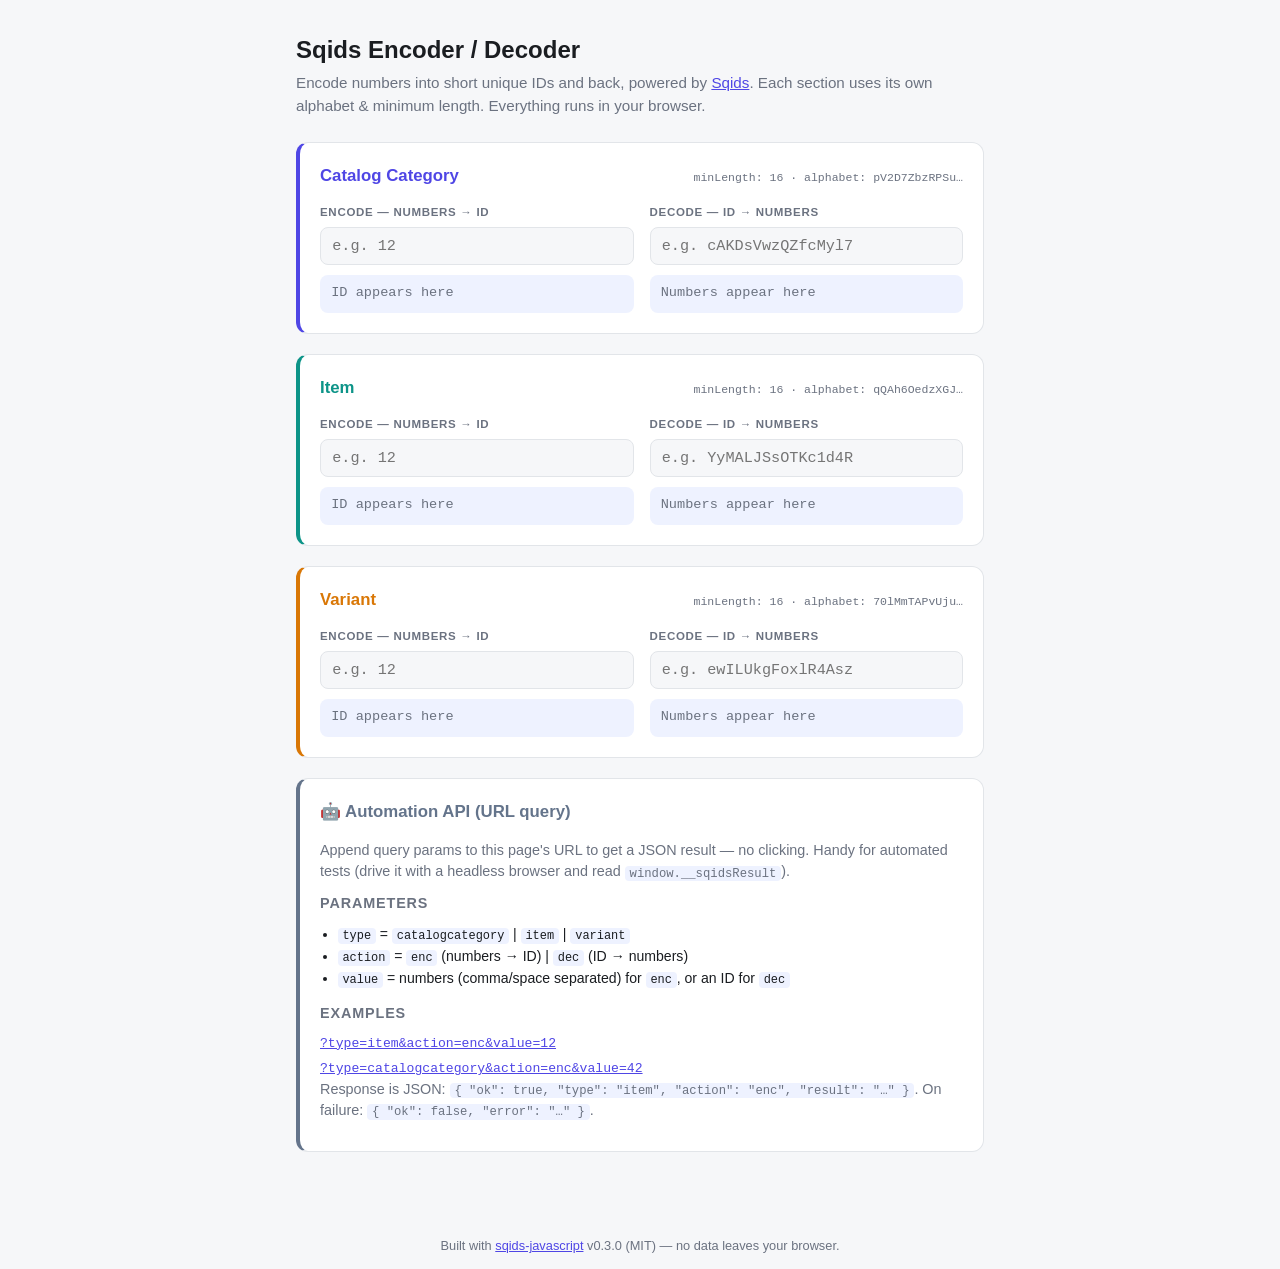
==== commit 64d817aa: "docs: add automation consumer examples (headless browser + Node) Co-Authored-By: Claude Opus 4.8 <no" ====
--- a/index.html
+++ b/index.html
@@ -27,7 +27,7 @@
     </ul>
     <p class="pane-label">Examples</p>
     <div class="example-links">
-      <a href="?type=item&action=enc&value=1,2,3">?type=item&action=enc&value=1,2,3</a>
+      <a href="?type=item&action=enc&value=12">?type=item&action=enc&value=12</a>
       <a href="?type=catalogcategory&action=enc&value=42">?type=catalogcategory&action=enc&value=42</a>
     </div>
     <p class="help-note">Response is JSON: <code>{ "ok": true, "type": "item", "action": "enc", "result": "…" }</code>. On failure: <code>{ "ok": false, "error": "…" }</code>.</p>
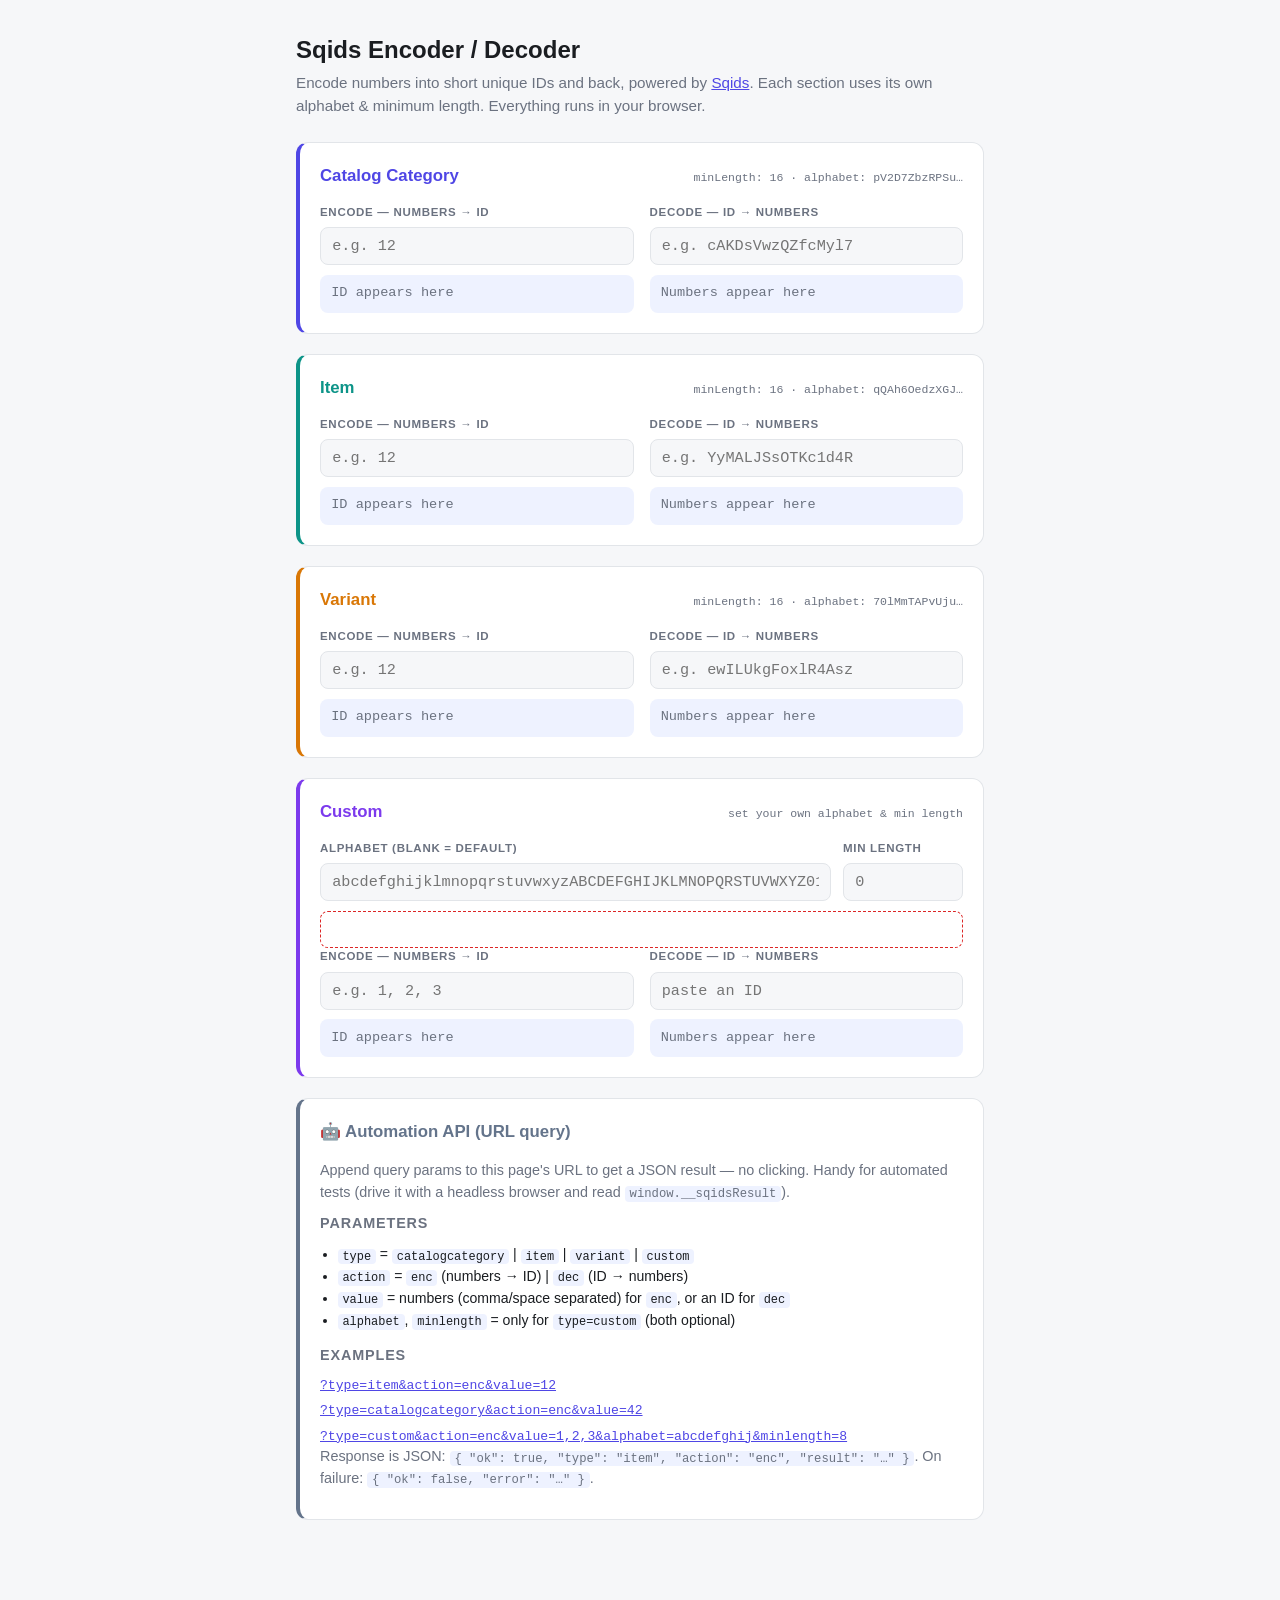
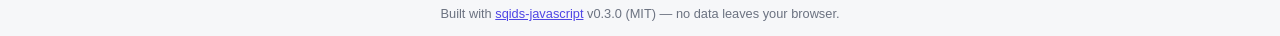
==== commit 259003a2: "Add Custom section: live alphabet/minLength inputs + type=custom API - UI: 4th 'Custom' card with ed" ====
--- a/index.html
+++ b/index.html
@@ -21,14 +21,16 @@
     <p>Append query params to this page's URL to get a JSON result — no clicking. Handy for automated tests (drive it with a headless browser and read <code>window.__sqidsResult</code>).</p>
     <p class="pane-label">Parameters</p>
     <ul>
-      <li><code>type</code> = <code>catalogcategory</code> | <code>item</code> | <code>variant</code></li>
+      <li><code>type</code> = <code>catalogcategory</code> | <code>item</code> | <code>variant</code> | <code>custom</code></li>
       <li><code>action</code> = <code>enc</code> (numbers → ID) | <code>dec</code> (ID → numbers)</li>
       <li><code>value</code> = numbers (comma/space separated) for <code>enc</code>, or an ID for <code>dec</code></li>
+      <li><code>alphabet</code>, <code>minlength</code> = only for <code>type=custom</code> (both optional)</li>
     </ul>
     <p class="pane-label">Examples</p>
     <div class="example-links">
       <a href="?type=item&action=enc&value=12">?type=item&action=enc&value=12</a>
       <a href="?type=catalogcategory&action=enc&value=42">?type=catalogcategory&action=enc&value=42</a>
+      <a href="?type=custom&action=enc&value=1,2,3&alphabet=abcdefghij&minlength=8">?type=custom&action=enc&value=1,2,3&alphabet=abcdefghij&minlength=8</a>
     </div>
     <p class="help-note">Response is JSON: <code>{ "ok": true, "type": "item", "action": "enc", "result": "…" }</code>. On failure: <code>{ "ok": false, "error": "…" }</code>.</p>
   </div>
--- a/css/styles.css
+++ b/css/styles.css
@@ -136,6 +136,15 @@
 }
 footer a { color: var(--accent); }
 
+/* ---- Custom section config inputs ---- */
+.custom-config {
+  display: grid;
+  grid-template-columns: 1fr 120px;
+  gap: 0.75rem;
+  margin-bottom: 0.4rem;
+}
+@media (max-width: 560px) { .custom-config { grid-template-columns: 1fr; } }
+
 /* ---- Automation API help card ---- */
 .automation-help p { margin: 0 0 0.6rem; font-size: 0.9rem; color: var(--muted); }
 .automation-help ul { margin: 0 0 0.8rem; padding-left: 1.1rem; font-size: 0.88rem; color: var(--text); }
